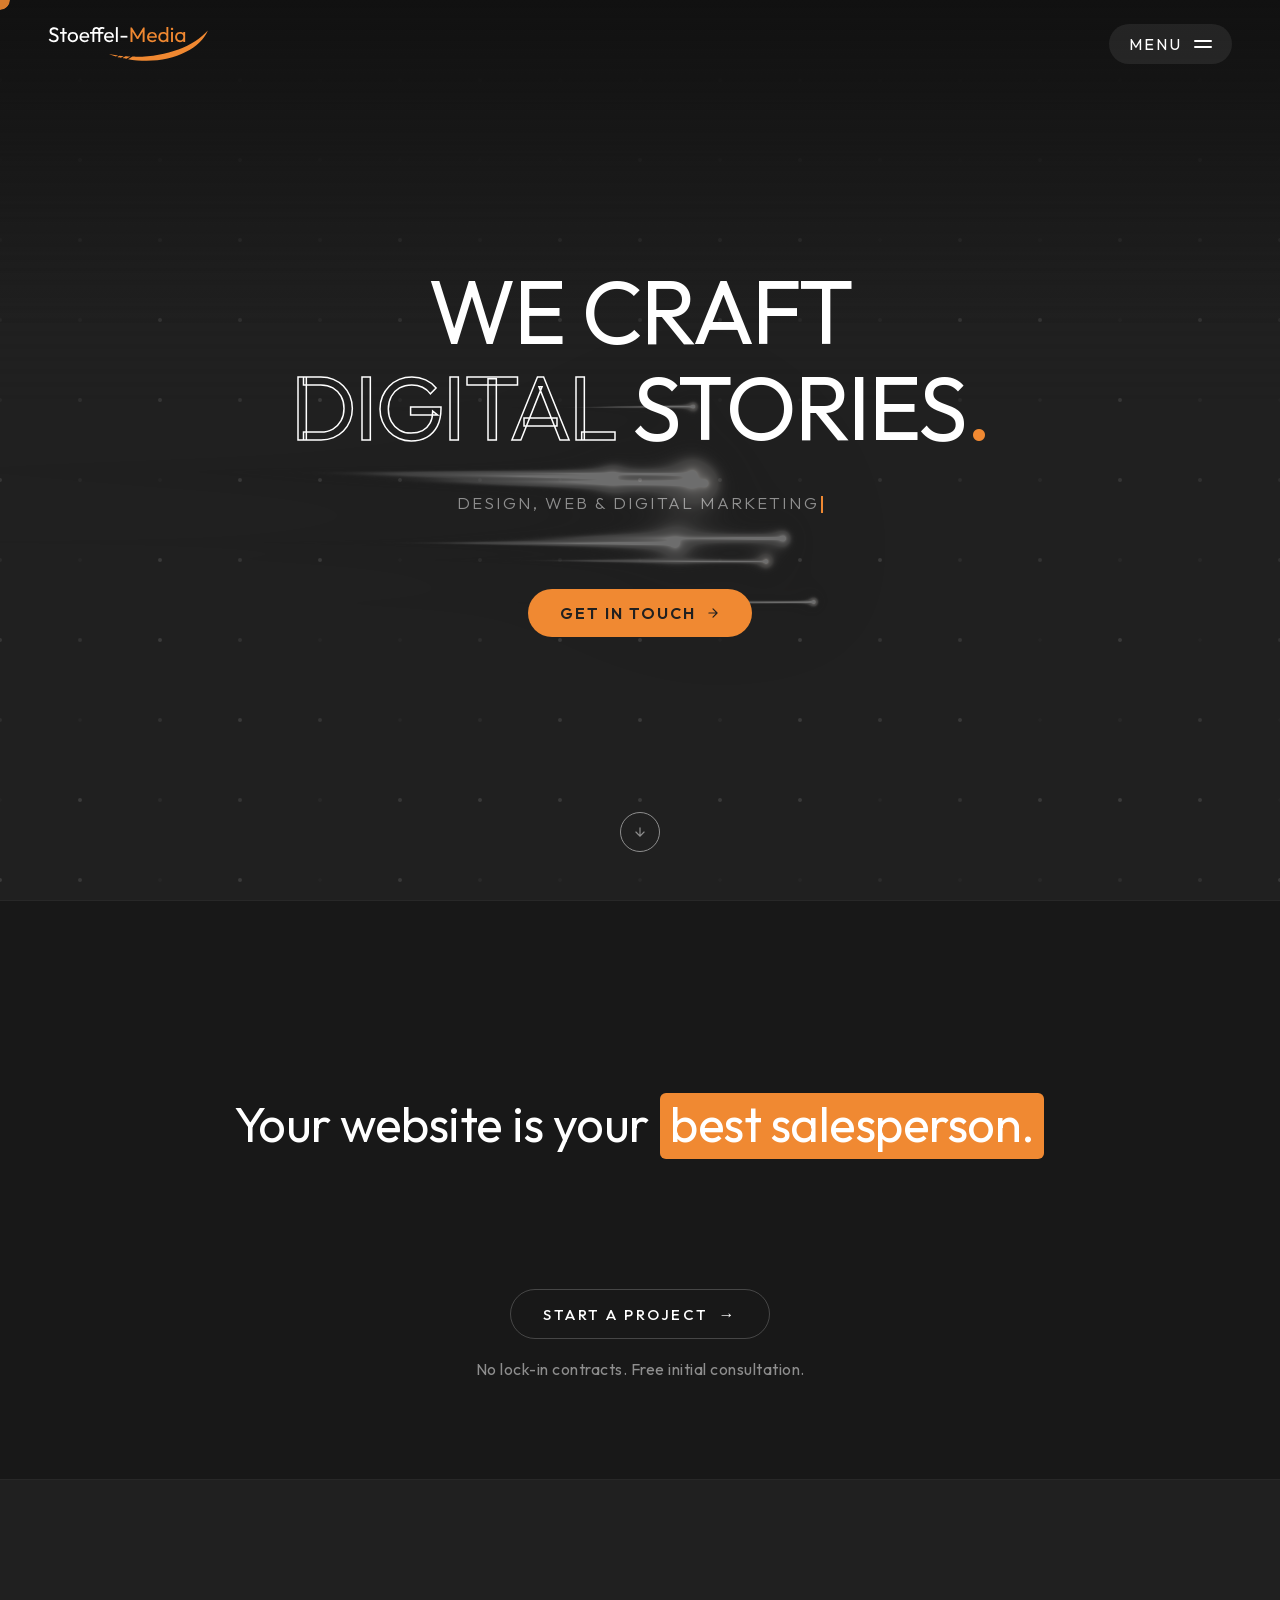
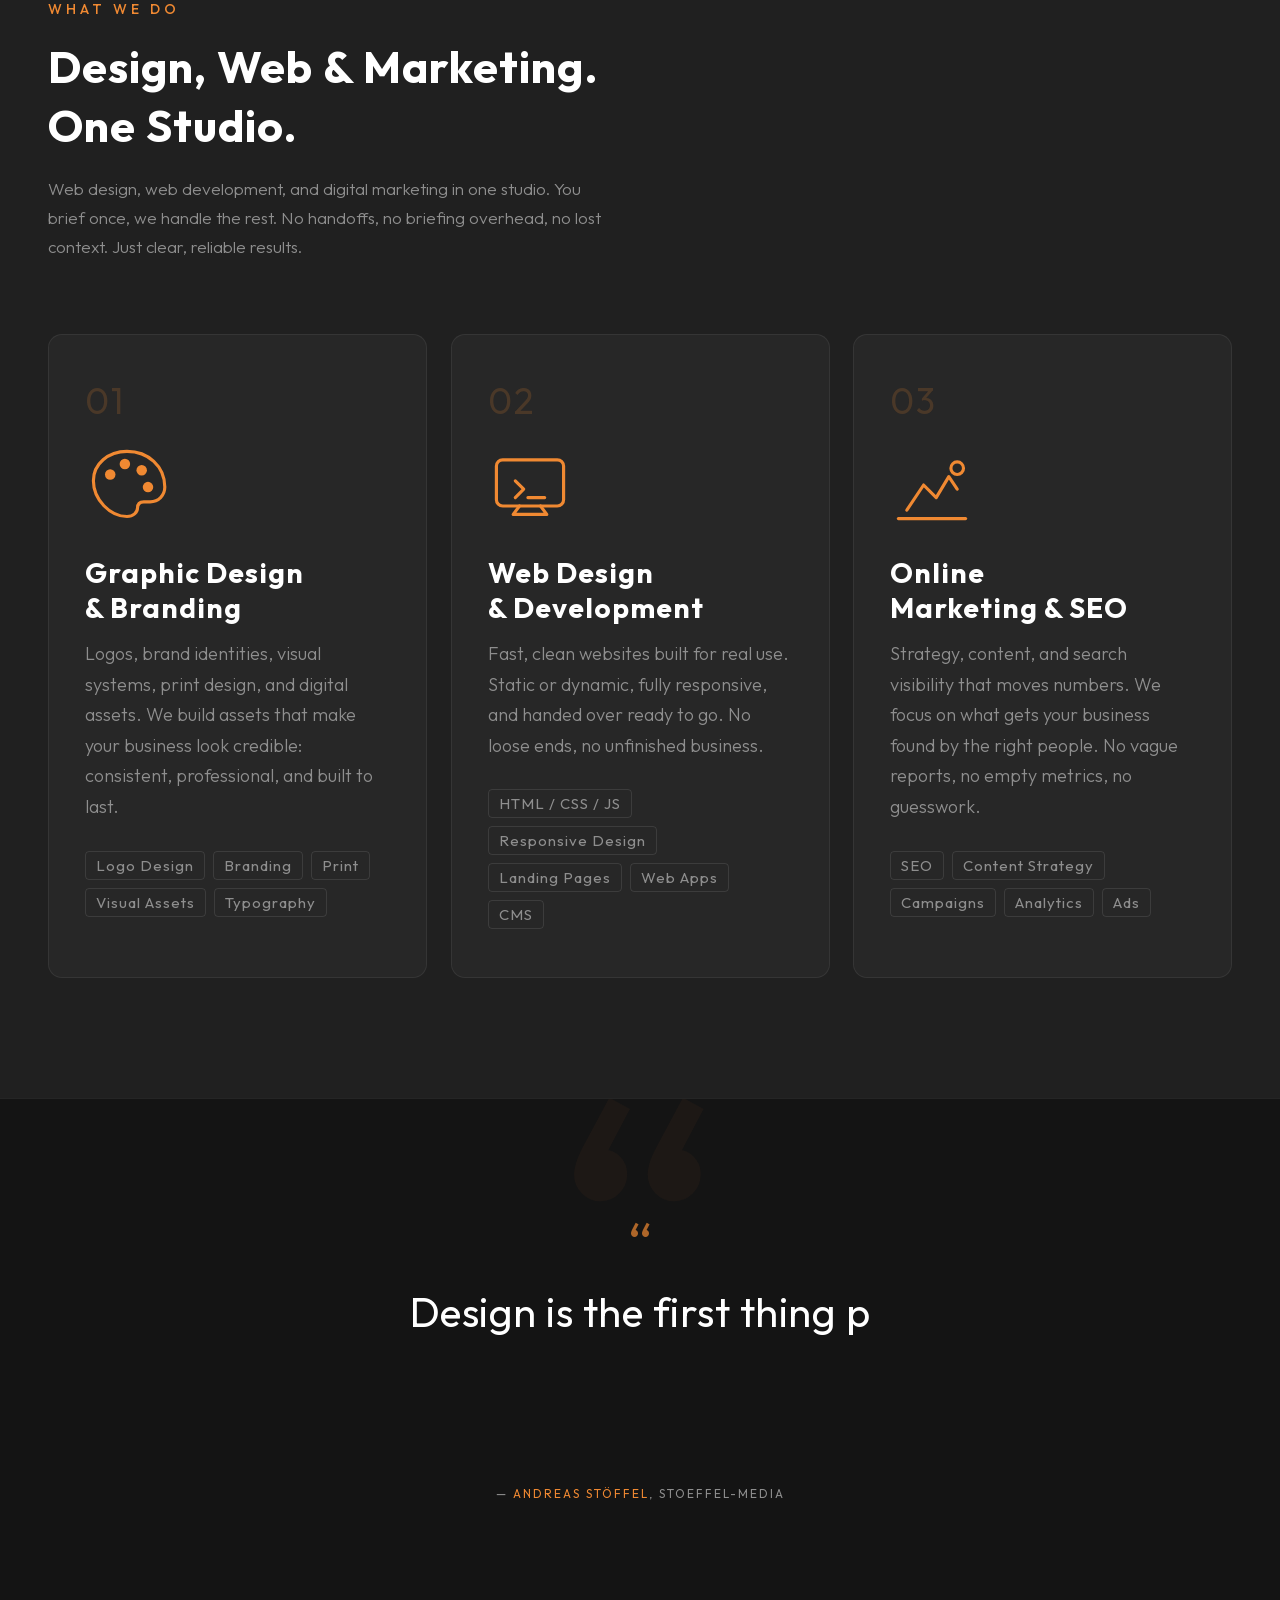
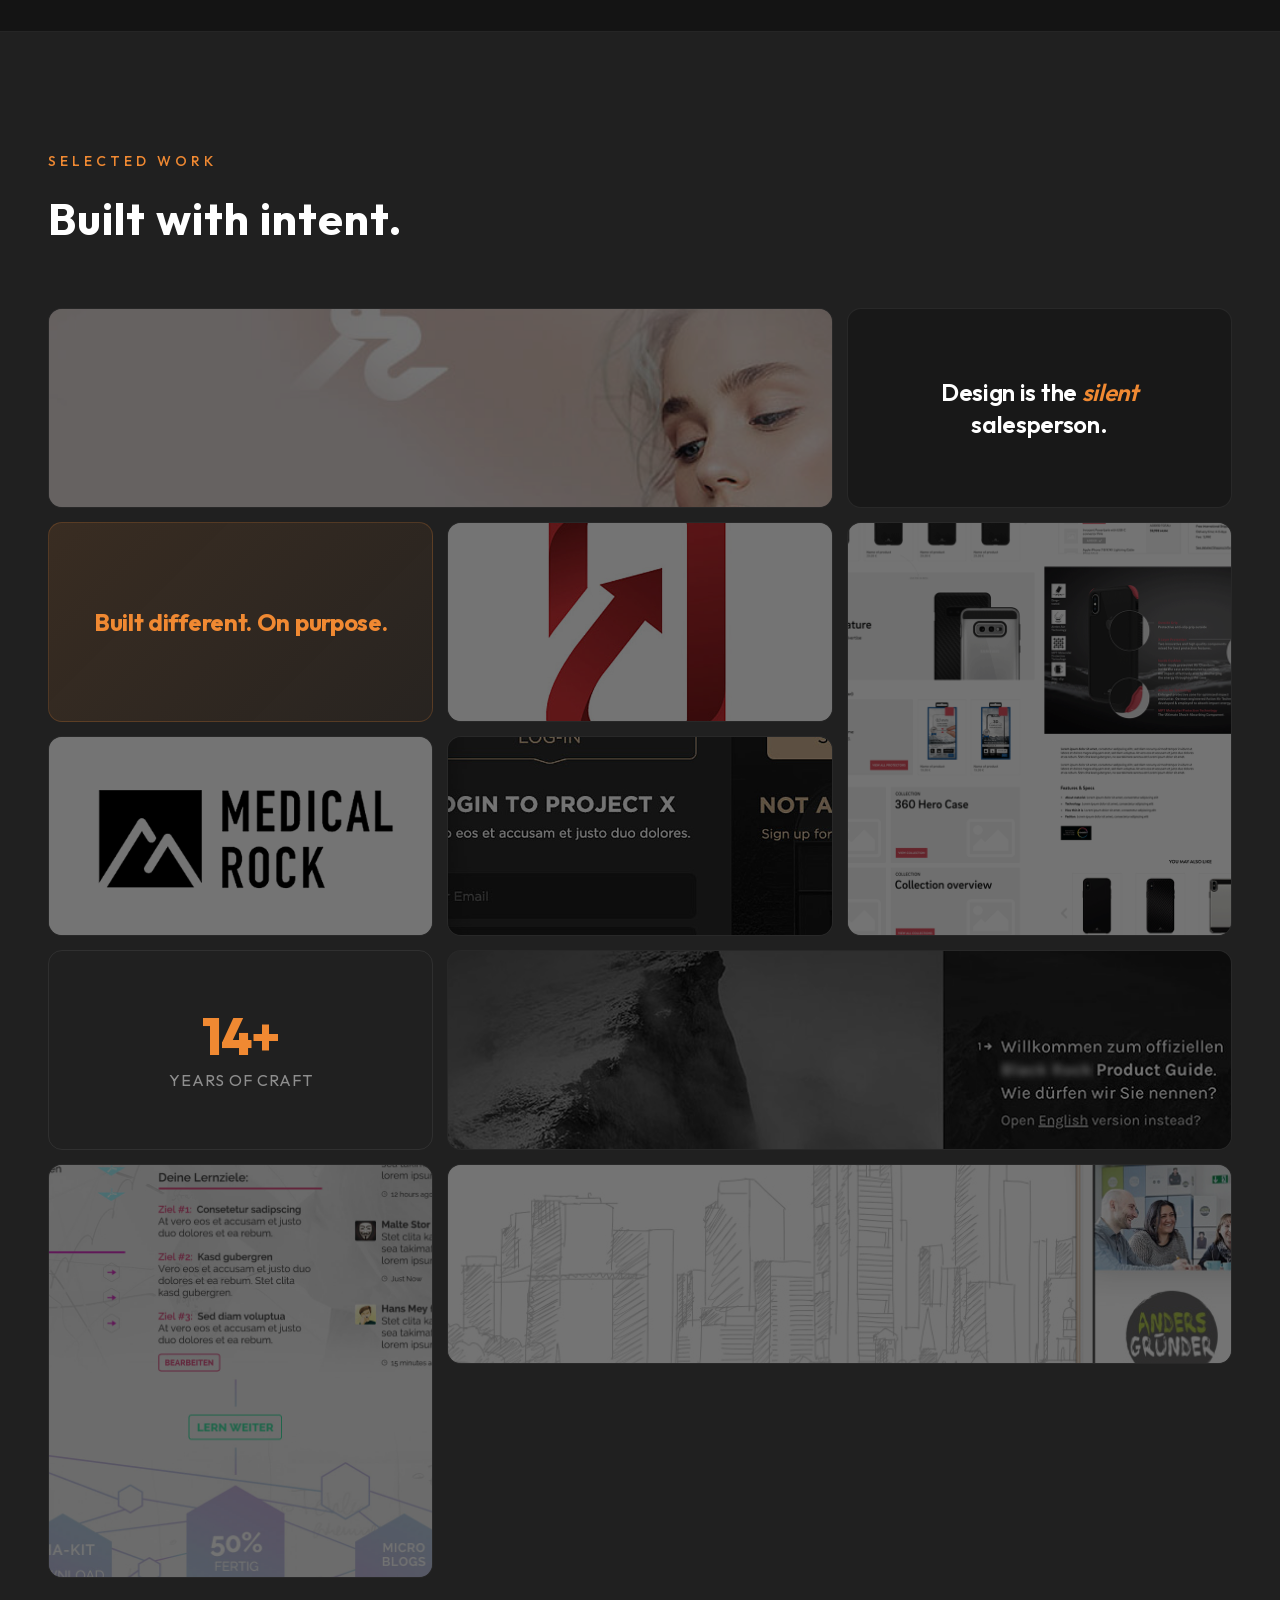
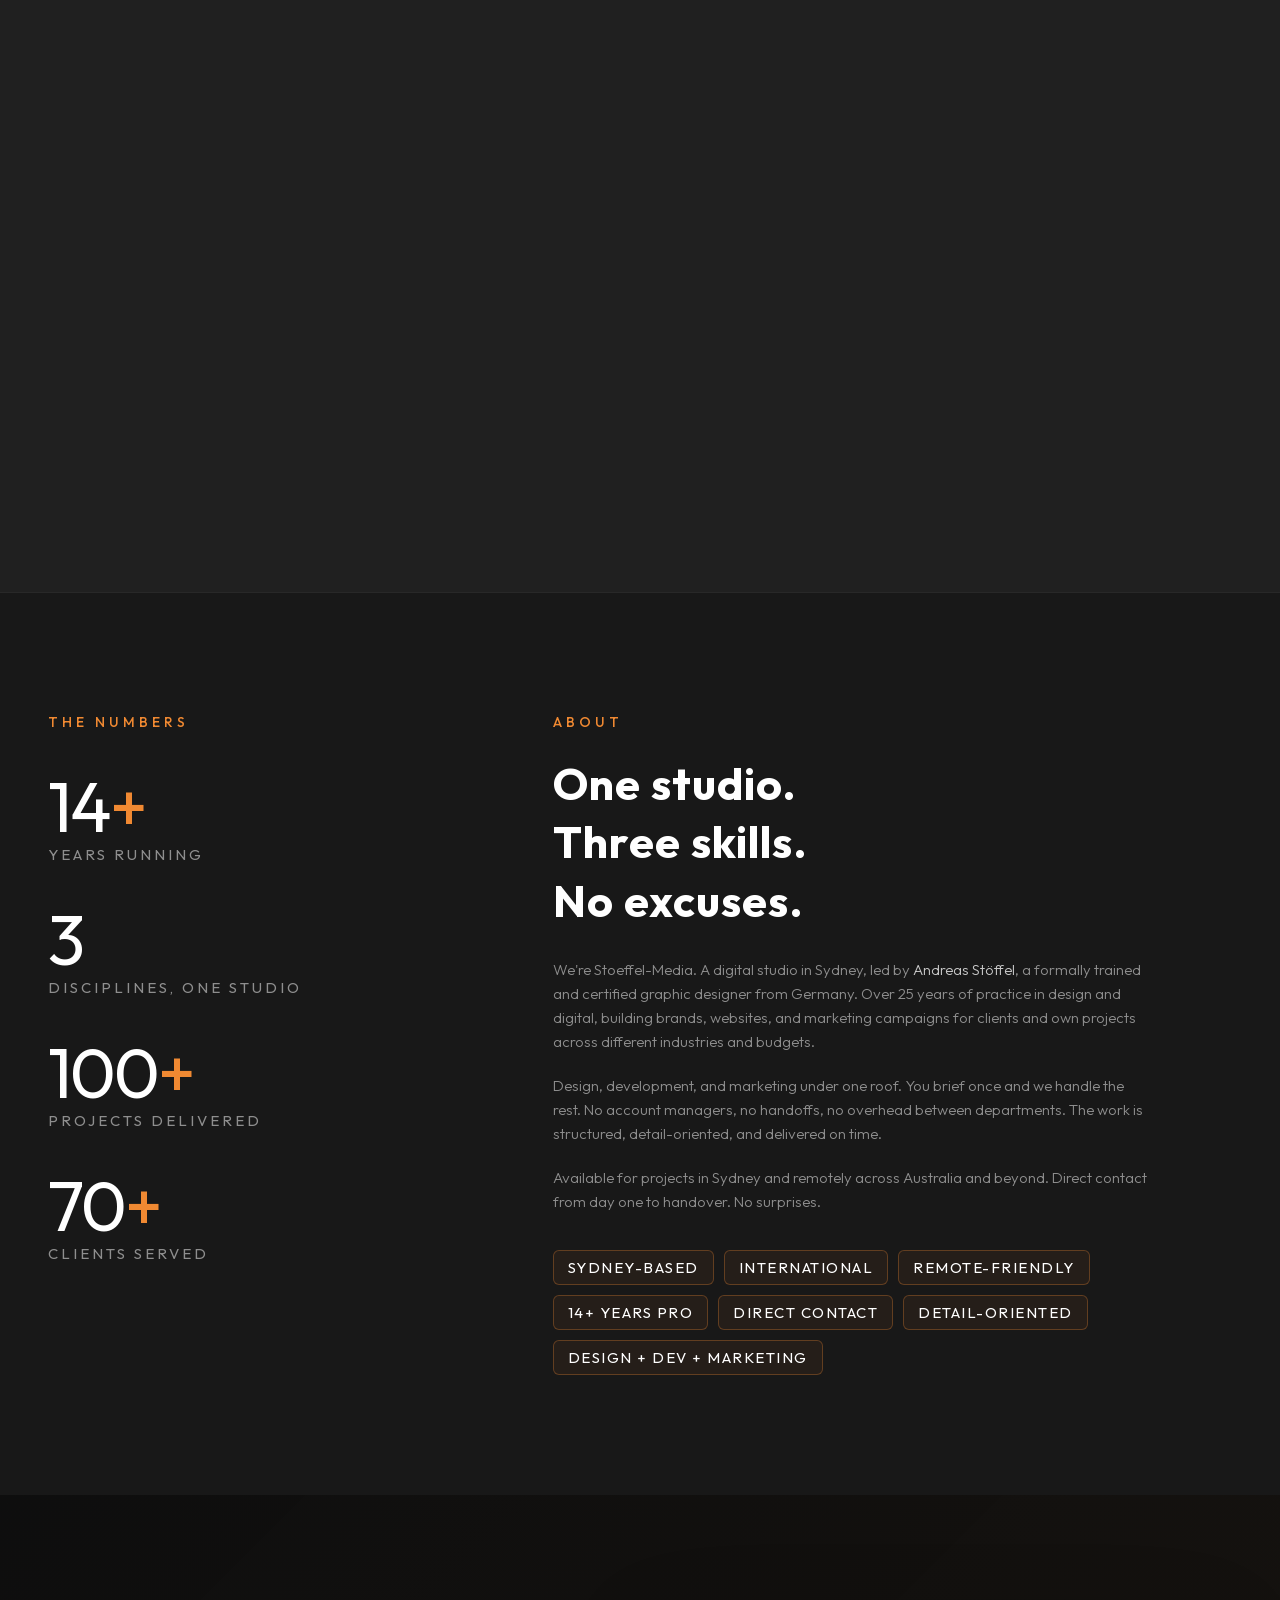
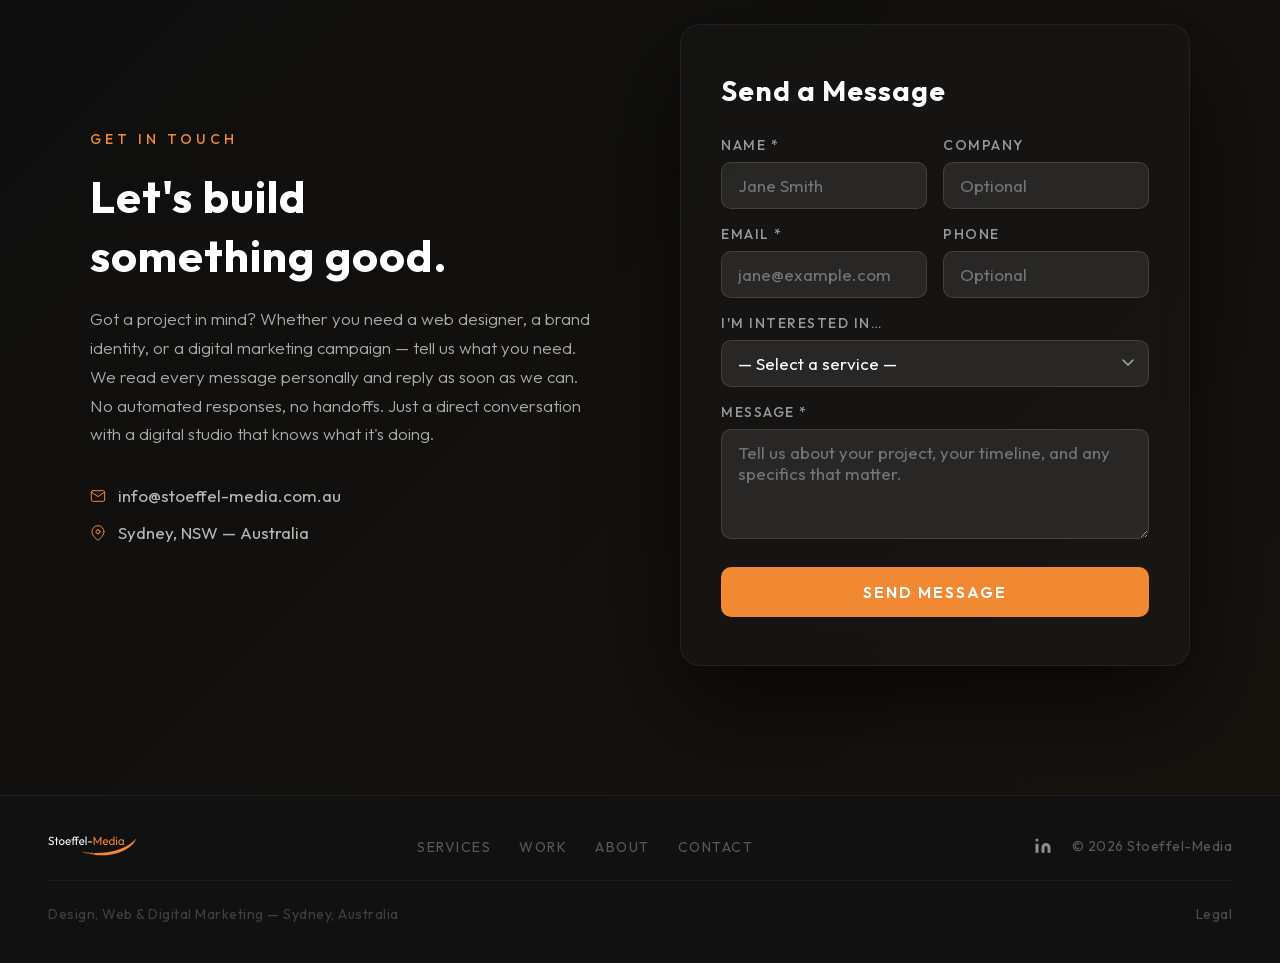
==== index.html @ cdb5a5a0 "Pre-launch: portfolio images, legal page rename, code cleanup - Added work sample images and video b" ====
<!DOCTYPE html>
<html lang="en-AU" style="background:#202020">
<head>
  <meta charset="UTF-8" />
  <meta name="viewport" content="width=device-width, initial-scale=1.0" />
  <style>html,body{background:#202020}</style>

  <!-- SEO -->
  <title>Graphic Design | Web Design & Digital Marketing Sydney — Stoeffel-Media</title>
  <meta name="description" content="Stoeffel-Media is a digital studio in Sydney for web design, graphic design, and digital marketing. Branding, SEO, and online marketing under one roof. Available Australia-wide and beyond." />
  <link rel="canonical" href="https://stoeffel-media.com.au/" />
  <meta name="robots" content="index, follow" />
  <meta name="author" content="Andreas Stöffel, Stoeffel-Media" />
  <meta name="geo.region" content="AU-NSW" />
  <meta name="geo.placename" content="Sydney" />

  <!-- Open Graph -->
  <meta property="og:type" content="website" />
  <meta property="og:url" content="https://stoeffel-media.com.au/" />
  <meta property="og:title" content="Graphic Design | Web Design & Digital Marketing Sydney — Stoeffel-Media" />
  <meta property="og:description" content="A digital studio in Sydney for web design, graphic design, and digital marketing. Branding, SEO, and online marketing under one roof. No agency overhead." />
  <meta property="og:image" content="https://stoeffel-media.com.au/img/og-image.png" />
  <meta property="og:image:width" content="1200" />
  <meta property="og:image:height" content="630" />
  <meta property="og:image:type" content="image/png" />
  <meta property="og:locale" content="en_AU" />
  <meta property="og:site_name" content="Stoeffel-Media" />

  <!-- Twitter Card -->
  <meta name="twitter:card" content="summary_large_image" />
  <meta name="twitter:title" content="Graphic Design | Web Design & Digital Marketing Sydney — Stoeffel-Media" />
  <meta name="twitter:description" content="A digital studio in Sydney for web design, graphic design, and digital marketing. Branding, SEO, and online marketing under one roof." />

  <!-- Favicons & App Icons -->
  <link rel="icon" type="image/x-icon" href="favicon.ico" />
  <link rel="icon" type="image/png" sizes="16x16" href="img/favicon-16x16.png" />
  <link rel="icon" type="image/png" sizes="32x32" href="img/favicon-32x32.png" />
  <link rel="apple-touch-icon" sizes="180x180" href="img/apple-touch-icon.png" />
  <link rel="manifest" href="site.webmanifest" />
  <meta name="theme-color" content="#202020" />
  <meta name="msapplication-TileColor" content="#202020" />
  <meta name="msapplication-TileImage" content="img/icon-192.png" />

  <!-- Fonts -->
  <link rel="preload" href="fonts/outfit-latin.woff2" as="font" type="font/woff2" crossorigin="anonymous" />
  <link rel="preload" href="fonts/outfit-latin-ext.woff2" as="font" type="font/woff2" crossorigin="anonymous" />

  <!-- Styles -->
  <link rel="stylesheet" href="css/style.css" />

  <!-- JSON-LD Structured Data -->
  <script type="application/ld+json">
  {
    "@context": "https://schema.org",
    "@type": ["LocalBusiness", "ProfessionalService"],
    "name": "Stoeffel-Media",
    "description": "Digital studio in Sydney for web design, graphic design, and digital marketing. Full-service delivery. Available across Australia and internationally.",
    "url": "https://stoeffel-media.com.au",
    "logo": "https://stoeffel-media.com.au/img/logo.svg",
    "image": "https://stoeffel-media.com.au/img/og-image.png",
    "founder": {
      "@type": "Person",
      "name": "Andreas Stöffel"
    },
    "address": {
      "@type": "PostalAddress",
      "addressLocality": "Sydney",
      "addressRegion": "NSW",
      "addressCountry": "AU"
    },
    "areaServed": [
      { "@type": "Country", "name": "Australia" }
    ],
    "sameAs": [
      "https://www.linkedin.com/in/andreas-stoeffel-mediengestalter/"
    ],
    "hasOfferCatalog": {
      "@type": "OfferCatalog",
      "name": "Services",
      "itemListElement": [
        {
          "@type": "Offer",
          "itemOffered": {
            "@type": "Service",
            "name": "Graphic Design & Branding",
            "description": "Logo design, brand identities, visual systems, print design, and digital assets for businesses in Sydney and across Australia."
          }
        },
        {
          "@type": "Offer",
          "itemOffered": {
            "@type": "Service",
            "name": "Web Design & Development",
            "description": "Custom web design and development in Sydney. Fast, responsive websites and web applications built for real use."
          }
        },
        {
          "@type": "Offer",
          "itemOffered": {
            "@type": "Service",
            "name": "Online Marketing & SEO",
            "description": "Search engine optimisation (SEO), digital marketing strategy, content, and paid advertising for Australian businesses."
          }
        }
      ]
    }
  }
  </script>
</head>
<body>

  <!-- ── Custom Cursor ── -->
  <div class="cursor" id="cursor" aria-hidden="true"></div>

  <!-- ── Background canvases (hero only) ── -->
  <canvas id="dot-pattern" aria-hidden="true"></canvas>
  <canvas id="fluid-canvas" aria-hidden="true"></canvas>

  <!-- Nav -->
  <nav class="nav" aria-label="Main navigation">
    <a href="/" class="nav-logo hoverable" aria-label="Stoeffel-Media home"><img src="img/logo.svg" alt="Stoeffel-Media" height="28" /></a>
    <a href="#" class="nav-logo-center hoverable" id="nav-logo-center" aria-label="Scroll to top" onclick="window.scrollTo({top:0,behavior:'smooth'});return false;"><img src="img/logo.svg" alt="Stoeffel-Media" height="18" /></a>
    <button class="nav-menu-btn hoverable" aria-label="Open navigation menu" aria-expanded="false">
      Menu
      <div class="hamburger" aria-hidden="true"><span></span><span></span></div>
    </button>
  </nav>

  <!-- ── Full-screen Menu Overlay ── -->
  <div class="menu-overlay" id="menu-overlay" role="dialog" aria-modal="true" aria-label="Navigation">
    <button class="menu-close hoverable" id="menu-close" aria-label="Close menu">&times;</button>
    <ul class="menu-nav" aria-label="Site sections">
      <li><a href="#services" class="hoverable">Services</a></li>
      <li><a href="#portfolio" class="hoverable">Work</a></li>
      <li><a href="#about" class="hoverable">About</a></li>
      <li><a href="#contact" class="hoverable">Contact</a></li>
      <li><a href="legal.html" class="hoverable">Legal</a></li>
    </ul>
  </div>

  <!-- Hero -->
  <section class="hero" aria-labelledby="hero-heading">
    <canvas id="rays-canvas" aria-hidden="true"></canvas>
    <h1 class="hero-heading" id="hero-heading">
      <span class="line">We Craft</span>
      <span class="line"><span class="outline">Digital</span> Stories<span class="accent-dot">.</span></span>
    </h1>
    <p class="hero-sub" data-typewriter="Design, Web &amp; Digital Marketing|Sydney, Australia" data-cursor-action></p>
    <noscript><p>Web Design &amp; Graphic Design Studio · Digital Marketing &amp; SEO · Sydney, Australia</p></noscript>
    <a href="#contact" class="hero-cta hoverable" aria-label="Get in touch with Stoeffel-Media">
      Get in Touch
      <svg viewBox="0 0 24 24" aria-hidden="true"><path d="M5 12h14M12 5l7 7-7 7"/></svg>
    </a>
    <div class="hero-scroll" aria-hidden="true">
      <svg viewBox="0 0 24 24"><path d="M12 5v14M5 12l7 7 7-7"/></svg>
    </div>
  </section>

  <!-- Statements -->
  <section class="statements" aria-label="Our philosophy">
    <div class="statements-video-bg" aria-hidden="true">
      <video autoplay muted loop playsinline preload="auto">
        <source src="img/video/contact_bg2.mp4" type="video/mp4">
      </video>
    </div>
    <div class="statements-stage" aria-live="polite" aria-atomic="true">
      <div class="statement-item" aria-hidden="true">
        One brief. <span class="stmt-badge">Three disciplines.</span> Zero overhead.
      </div>
      <div class="statement-item" aria-hidden="true">
        <span class="stmt-badge">Bad design</span> costs more than good design.
      </div>
      <div class="statement-item" aria-hidden="true">
        Your website is your <span class="stmt-badge">best salesperson.</span>
      </div>
      <div class="statement-item" aria-hidden="true">
        SEO isn't magic. It's <span class="stmt-badge">craft.</span> Done consistently.
      </div>
      <div class="statement-item" aria-hidden="true">
        Precision, reliability — and <span class="stmt-badge">a little personality.</span>
      </div>
    </div>
    <a href="#contact" class="statements-cta hoverable">Start a Project <span class="cta-arrow">&rarr;</span></a>
    <p class="statements-sub reveal">No lock-in contracts. Free initial consultation.</p>
  </section>

  <!-- Services -->
  <section class="services" id="services" aria-labelledby="services-title">
    <div class="services-header">
      <div class="section-label reveal">What We Do</div>
      <h2 class="section-title reveal" id="services-title">Design, Web &amp; Marketing.<br>One Studio.</h2>
      <p class="reveal reveal-delay-1">Web design, web development, and digital marketing in one studio. You brief once, we handle the rest. No handoffs, no briefing overhead, no lost context. Just clear, reliable results.</p>
    </div>

    <div class="services-grid">

      <!-- Service 01 -->
      <article class="service-card reveal hoverable">
        <canvas class="service-bg-canvas" aria-hidden="true"></canvas>
        <div class="service-number">01</div>
        <svg class="service-icon" viewBox="0 0 40 40" fill="none" stroke="currentColor" stroke-width="1.5" stroke-linecap="round" stroke-linejoin="round" aria-hidden="true">
          <path d="M20 4C11 4 4 10 4 18c0 9 8 17 16 17 3 0 5-2 5-4 0-2 1-3 3-3h3c4 0 7-3 7-7C38 11 30 4 20 4z"/>
          <circle cx="12" cy="15" r="2.5" fill="currentColor" stroke="none"/>
          <circle cx="19" cy="10" r="2.5" fill="currentColor" stroke="none"/>
          <circle cx="27" cy="13" r="2.5" fill="currentColor" stroke="none"/>
          <circle cx="30" cy="21" r="2.5" fill="currentColor" stroke="none"/>
        </svg>
        <h3>Graphic Design &amp; Branding</h3>
        <p>Logos, brand identities, visual systems, print design, and digital assets. We build assets that make your business look credible: consistent, professional, and built to last.</p>
        <div class="service-tags">
          <span class="service-tag">Logo Design</span>
          <span class="service-tag">Branding</span>
          <span class="service-tag">Print</span>
          <span class="service-tag">Visual Assets</span>
          <span class="service-tag">Typography</span>
        </div>
      </article>

      <!-- Service 02 -->
      <article class="service-card reveal hoverable">
        <canvas class="service-bg-canvas" aria-hidden="true"></canvas>
        <div class="service-number">02</div>
        <svg class="service-icon" viewBox="0 0 40 40" fill="none" stroke="currentColor" stroke-width="1.5" stroke-linecap="round" stroke-linejoin="round" aria-hidden="true">
          <rect x="4" y="8" width="32" height="22" rx="3"/>
          <path d="M15 30l-3 4M25 30l3 4M12 34h16"/>
          <path d="M13 18l4 4-4 4M19 26h8"/>
        </svg>
        <h3>Web Design &amp; Development</h3>
        <p>Fast, clean websites built for real use. Static or dynamic, fully responsive, and handed over ready to go. No loose ends, no unfinished business.</p>
        <div class="service-tags">
          <span class="service-tag">HTML / CSS / JS</span>
          <span class="service-tag">Responsive Design</span>
          <span class="service-tag">Landing Pages</span>
          <span class="service-tag">Web Apps</span>
          <span class="service-tag">CMS</span>
        </div>
      </article>

      <!-- Service 03 -->
      <article class="service-card reveal hoverable">
        <canvas class="service-bg-canvas" aria-hidden="true"></canvas>
        <div class="service-number">03</div>
        <svg class="service-icon" viewBox="0 0 40 40" fill="none" stroke="currentColor" stroke-width="1.5" stroke-linecap="round" stroke-linejoin="round" aria-hidden="true">
          <path d="M8 32l8-12 6 6 6-10 4 6"/>
          <circle cx="32" cy="12" r="3"/>
          <path d="M4 36h32"/>
        </svg>
        <h3>Online Marketing &amp; SEO</h3>
        <p>Strategy, content, and search visibility that moves numbers. We focus on what gets your business found by the right people. No vague reports, no empty metrics, no guesswork.</p>
        <div class="service-tags">
          <span class="service-tag">SEO</span>
          <span class="service-tag">Content Strategy</span>
          <span class="service-tag">Campaigns</span>
          <span class="service-tag">Analytics</span>
          <span class="service-tag">Ads</span>
        </div>
      </article>

    </div>
  </section>

  <!-- Quote -->
  <section class="quote-section" aria-label="Owner quote">
    <div class="quote-mark" aria-hidden="true">&ldquo;</div>
    <blockquote>
      <p class="quote-text" id="rotating-quote">Design is the first thing people notice. Make sure it tells the right story.</p>
      <footer class="quote-attribution">
        — <span>Andreas Stöffel</span>, Stoeffel-Media
      </footer>
    </blockquote>
  </section>

  <!-- Portfolio -->
  <section class="portfolio" id="portfolio" aria-labelledby="portfolio-title">
    <div class="portfolio-header">
      <div>
        <div class="section-label reveal">Selected Work</div>
        <h2 class="section-title reveal" id="portfolio-title">Built with intent.</h2>
      </div>
    </div>

    <div class="bento-grid">

      <!-- Row 1 -->
      <div class="bento-item bento-wide bento-img hoverable reveal"
           data-full="img/work-samples/header_wd.jpg"
           data-alt="Jewellery Brand — Website Header">
        <img src="img/work-samples/thumbs/header_wd.jpg"
             alt="Jewellery Brand — Website Header" loading="lazy" />
        <div class="bento-view"><svg viewBox="0 0 24 24"><path d="M15 3h6v6M9 21H3v-6M21 3l-7 7M3 21l7-7"/></svg></div>
        <div class="bento-label"><span>Web Design</span> Jewellery Brand</div>
      </div>

      <div class="bento-item bento-text reveal">
        <span class="bento-phrase">Design is the <em>silent</em> salesperson.</span>
      </div>

      <!-- Row 2 -->
      <div class="bento-item bento-text bento-accent reveal">
        <span class="bento-phrase">Built different. On purpose.</span>
      </div>

      <div class="bento-item bento-img hoverable reveal"
           data-full="img/work-samples/logo_apptainment.jpg"
           data-alt="APPtainment — Logo Design">
        <img src="img/work-samples/thumbs/logo_apptainment.jpg"
             alt="APPtainment — Logo Design" loading="lazy" />
        <div class="bento-view"><svg viewBox="0 0 24 24"><path d="M15 3h6v6M9 21H3v-6M21 3l-7 7M3 21l7-7"/></svg></div>
        <div class="bento-label"><span>Branding</span> APPtainment</div>
      </div>

      <div class="bento-item bento-img bento-tall hoverable reveal"
           data-full="img/work-samples/website-concept.png"
           data-alt="E-Commerce Concept — Web Design">
        <img src="img/work-samples/thumbs/website-concept.png"
             alt="E-Commerce Concept — Web Design" loading="lazy" />
        <div class="bento-view"><svg viewBox="0 0 24 24"><path d="M15 3h6v6M9 21H3v-6M21 3l-7 7M3 21l7-7"/></svg></div>
        <div class="bento-label"><span>Web Design</span> E-Commerce Concept</div>
      </div>

      <!-- Row 3 -->
      <div class="bento-item bento-img hoverable reveal"
           data-full="img/work-samples/log_medical-rock.png"
           data-alt="Medical Rock — Logo Design">
        <img src="img/work-samples/thumbs/log_medical-rock.png"
             alt="Medical Rock — Logo Design" loading="lazy" />
        <div class="bento-view"><svg viewBox="0 0 24 24"><path d="M15 3h6v6M9 21H3v-6M21 3l-7 7M3 21l7-7"/></svg></div>
        <div class="bento-label"><span>Branding</span> Medical Rock</div>
      </div>

      <div class="bento-item bento-img hoverable reveal"
           data-full="img/work-samples/login-signup_modal.jpg"
           data-alt="Project X — Login Modal">
        <img src="img/work-samples/thumbs/login-signup_modal.jpg"
             alt="Project X — Login Modal" loading="lazy" />
        <div class="bento-view"><svg viewBox="0 0 24 24"><path d="M15 3h6v6M9 21H3v-6M21 3l-7 7M3 21l7-7"/></svg></div>
        <div class="bento-label"><span>UI Design</span> Project X</div>
      </div>

      <!-- Row 4 -->
      <div class="bento-item bento-text bento-outline reveal">
        <span class="bento-stat">14+</span>
        <span class="bento-stat-label">years of craft</span>
      </div>

      <div class="bento-item bento-wide bento-img hoverable reveal"
           data-full="img/work-samples/website_asset.jpg"
           data-alt="Product Guide — Web Design">
        <img src="img/work-samples/thumbs/website_asset.jpg"
             alt="Product Guide — Web Design" loading="lazy" />
        <div class="bento-view"><svg viewBox="0 0 24 24"><path d="M15 3h6v6M9 21H3v-6M21 3l-7 7M3 21l7-7"/></svg></div>
        <div class="bento-label"><span>Web Design</span> Product Guide</div>
      </div>

      <!-- Row 5 -->
      <div class="bento-item bento-img bento-tall hoverable reveal"
           data-full="img/work-samples/website_ccls.jpg"
           data-alt="Creative Learning Space — Website">
        <img src="img/work-samples/thumbs/website_ccls.jpg"
             alt="Creative Learning Space — Website" loading="lazy" />
        <div class="bento-view"><svg viewBox="0 0 24 24"><path d="M15 3h6v6M9 21H3v-6M21 3l-7 7M3 21l7-7"/></svg></div>
        <div class="bento-label"><span>Web Design</span> Creative Learning Space</div>
      </div>

      <div class="bento-item bento-wide bento-img hoverable reveal"
           data-full="img/work-samples/teaser_sil.jpg"
           data-alt="Social Impact Lab — App Teaser">
        <img src="img/work-samples/thumbs/teaser_sil.jpg"
             alt="Social Impact Lab — App Teaser" loading="lazy" />
        <div class="bento-view"><svg viewBox="0 0 24 24"><path d="M15 3h6v6M9 21H3v-6M21 3l-7 7M3 21l7-7"/></svg></div>
        <div class="bento-label"><span>App Design</span> Social Impact Lab</div>
      </div>

      <!-- Row 6 -->
      <div class="bento-item bento-img hoverable reveal"
           data-full="img/work-samples/infographic_cd.png"
           data-alt="Codedoor — Infographic">
        <img src="img/work-samples/thumbs/infographic_cd.png"
             alt="Codedoor — Infographic" loading="lazy" />
        <div class="bento-view"><svg viewBox="0 0 24 24"><path d="M15 3h6v6M9 21H3v-6M21 3l-7 7M3 21l7-7"/></svg></div>
        <div class="bento-label"><span>Graphic Design</span> Codedoor</div>
      </div>

      <div class="bento-item bento-text reveal">
        <span class="bento-phrase">Strategy first. Pixels second.</span>
      </div>

      <!-- Row 7 -->
      <div class="bento-item bento-img hoverable reveal"
           data-full="img/work-samples/sm_post.jpg"
           data-alt="Trade Fair Campaign — Social Media">
        <img src="img/work-samples/thumbs/sm_post.jpg"
             alt="Trade Fair Campaign — Social Media" loading="lazy" />
        <div class="bento-view"><svg viewBox="0 0 24 24"><path d="M15 3h6v6M9 21H3v-6M21 3l-7 7M3 21l7-7"/></svg></div>
        <div class="bento-label"><span>Marketing</span> Trade Fair Campaign</div>
      </div>

      <div class="bento-item bento-img bento-tall hoverable reveal"
           data-full="img/work-samples/website_agency.jpg"
           data-alt="Growth Marketing Agency — Website">
        <img src="img/work-samples/thumbs/website_agency.jpg"
             alt="Growth Marketing Agency — Website" loading="lazy" />
        <div class="bento-view"><svg viewBox="0 0 24 24"><path d="M15 3h6v6M9 21H3v-6M21 3l-7 7M3 21l7-7"/></svg></div>
        <div class="bento-label"><span>Web Design</span> Marketing Agency</div>
      </div>

      <div class="bento-item bento-img hoverable reveal"
           data-full="img/work-samples/newsletter_br.jpg"
           data-alt="Newsletter Design — Email Marketing">
        <img src="img/work-samples/thumbs/newsletter_br.jpg"
             alt="Newsletter Design — Email Marketing" loading="lazy" />
        <div class="bento-view"><svg viewBox="0 0 24 24"><path d="M15 3h6v6M9 21H3v-6M21 3l-7 7M3 21l7-7"/></svg></div>
        <div class="bento-label"><span>Email Design</span> Newsletter</div>
      </div>

      <!-- Row 8 -->
      <div class="bento-item bento-text bento-quote reveal">
        <span class="bento-quote-mark">&ldquo;</span>
        <span class="bento-phrase">Good design is obvious. Great design is invisible.</span>
      </div>

      <div class="bento-item bento-text reveal">
        <span class="bento-phrase">No fluff. Just <em>results</em>.</span>
      </div>

    </div>

    <div class="portfolio-footer reveal">
      <p>Most client work is under NDA. <a href="#contact" class="hoverable">Get in touch</a> for a full walkthrough.</p>
    </div>
  </section>

  <!-- Lightbox -->
  <div class="lightbox" id="lightbox" role="dialog" aria-modal="true" aria-label="Portfolio image viewer">
    <button class="lightbox-close hoverable" id="lightbox-close" aria-label="Close image viewer">&times;</button>
    <button class="lightbox-nav lightbox-prev hoverable" id="lightbox-prev" aria-label="Previous image">
      <svg viewBox="0 0 24 24" fill="none" stroke="currentColor" stroke-width="2" stroke-linecap="round" stroke-linejoin="round"><polyline points="15 18 9 12 15 6"/></svg>
    </button>
    <button class="lightbox-nav lightbox-next hoverable" id="lightbox-next" aria-label="Next image">
      <svg viewBox="0 0 24 24" fill="none" stroke="currentColor" stroke-width="2" stroke-linecap="round" stroke-linejoin="round"><polyline points="9 6 15 12 9 18"/></svg>
    </button>
    <div class="lightbox-inner" data-lenis-prevent>
      <img id="lightbox-img" src="" alt="" />
    </div>
    <div class="lightbox-scroll-hint" id="lightbox-scroll-hint">
      <svg viewBox="0 0 24 40" fill="none" stroke="#fff" stroke-width="1.5">
        <rect x="6" y="1" width="12" height="20" rx="6"/>
        <line x1="12" y1="6" x2="12" y2="10" stroke-linecap="round" class="scroll-dot"/>
      </svg>
      <span>Scroll</span>
    </div>
  </div>

  <!-- About -->
  <section class="about" id="about" aria-labelledby="about-title">
    <div class="about-inner">

      <div class="about-stats reveal">
        <div class="section-label">The Numbers</div>
        <div class="stat-item">
          <div class="stat-number">14<span>+</span></div>
          <div class="stat-label">Years Running</div>
        </div>
        <div class="stat-item">
          <div class="stat-number">3</div>
          <div class="stat-label">Disciplines, One Studio</div>
        </div>
        <div class="stat-item">
          <div class="stat-number">100<span>+</span></div>
          <div class="stat-label">Projects Delivered</div>
        </div>
        <div class="stat-item">
          <div class="stat-number">70<span>+</span></div>
          <div class="stat-label">Clients Served</div>
        </div>
      </div>

      <div class="about-content">
        <div class="section-label reveal">About</div>
        <h2 class="section-title reveal" id="about-title">One studio.<br>Three skills.<br>No excuses.</h2>
        <div class="about-bio reveal reveal-delay-1">
          <p>We're Stoeffel-Media. A digital studio in Sydney, led by <a href="https://www.linkedin.com/in/andreas-stoeffel-mediengestalter/" target="_blank" rel="noopener noreferrer" class="about-name-link hoverable">Andreas Stöffel</a>, a formally trained and certified graphic designer from Germany. Over 25 years of practice in design and digital, building brands, websites, and marketing campaigns for clients and own projects across different industries and budgets.</p>
          <p>Design, development, and marketing under one roof. You brief once and we handle the rest. No account managers, no handoffs, no overhead between departments. The work is structured, detail-oriented, and delivered on time.</p>
          <p>Available for projects in Sydney and remotely across Australia and beyond. Direct contact from day one to handover. No surprises.</p>
        </div>
        <div class="about-highlights reveal reveal-delay-2">
          <span class="highlight-tag">Sydney-Based</span>
          <span class="highlight-tag">International</span>
          <span class="highlight-tag">Remote-Friendly</span>
          <span class="highlight-tag">14+ Years Pro</span>
          <span class="highlight-tag">Direct Contact</span>
          <span class="highlight-tag">Detail-Oriented</span>
          <span class="highlight-tag">Design + Dev + Marketing</span>
        </div>
      </div>

    </div>
  </section>

  <!-- Contact -->
  <section class="contact" id="contact" aria-labelledby="contact-title">

    <!-- Background video -->
    <div class="contact-video-bg" aria-hidden="true">
      <video autoplay muted loop playsinline preload="none">
        <source src="img/video/contact_bg3.mp4" type="video/mp4">
      </video>
    </div>

    <div class="contact-inner">

      <div class="contact-left">
        <div class="section-label reveal">Get in Touch</div>
        <h2 class="section-title reveal" id="contact-title">Let's build<br>something good.</h2>
        <p class="reveal reveal-delay-1">Got a project in mind? Whether you need a web designer, a brand identity, or a digital marketing campaign — tell us what you need. We read every message personally and reply as soon as we can. No automated responses, no handoffs. Just a direct conversation with a digital studio that knows what it's doing.</p>
        <a href="#" class="contact-detail hoverable js-email"
           data-u="info" data-d="stoeffel-media" data-t="com.au" aria-label="Send us an email">
          <svg viewBox="0 0 24 24" aria-hidden="true"><path d="M4 4h16c1.1 0 2 .9 2 2v12c0 1.1-.9 2-2 2H4c-1.1 0-2-.9-2-2V6c0-1.1.9-2 2-2z"/><polyline points="22,6 12,13 2,6"/></svg>
          <span class="js-email-text">info&#160;[at]&#160;stoeffel&#8209;media.com.au</span>
        </a>
        <span class="contact-detail">
          <svg viewBox="0 0 24 24" aria-hidden="true"><path d="M21 10c0 7-9 13-9 13s-9-6-9-13a9 9 0 0 1 18 0z"/><circle cx="12" cy="10" r="3"/></svg>
          Sydney, NSW — Australia
        </span>
      </div>

      <div class="form-card reveal">
        <h3>Send a Message</h3>
        <form id="contact-form" method="POST" action="php/contact.php" novalidate>

          <!-- Honeypot — must stay empty -->
          <div class="form-honeypot" aria-hidden="true">
            <label for="website">Website</label>
            <input type="text" name="website" id="website" tabindex="-1" autocomplete="off" />
          </div>

          <div class="form-row">
            <div class="form-group">
              <label for="f-name">Name *</label>
              <input type="text" id="f-name" name="name" required autocomplete="name"
                     placeholder="Jane Smith" maxlength="100" />
            </div>
            <div class="form-group">
              <label for="f-company">Company</label>
              <input type="text" id="f-company" name="company" autocomplete="organization"
                     placeholder="Optional" maxlength="120" />
            </div>
          </div>

          <div class="form-row">
            <div class="form-group">
              <label for="f-email">Email *</label>
              <input type="email" id="f-email" name="email" required autocomplete="email"
                     placeholder="jane@example.com" maxlength="200" />
            </div>
            <div class="form-group">
              <label for="f-phone">Phone</label>
              <input type="tel" id="f-phone" name="phone" autocomplete="tel"
                     placeholder="Optional" maxlength="30" />
            </div>
          </div>

          <div class="form-group">
            <label for="f-service">I'm interested in…</label>
            <select id="f-service" name="service">
              <option value="">— Select a service —</option>
              <option value="design">Graphic Design &amp; Branding</option>
              <option value="web">Web Design &amp; Development</option>
              <option value="marketing">Online Marketing &amp; SEO</option>
              <option value="multiple">Multiple services</option>
              <option value="other">Not sure yet</option>
            </select>
          </div>

          <div class="form-group">
            <label for="f-message">Message *</label>
            <textarea id="f-message" name="message" required
                      placeholder="Tell us about your project, your timeline, and any specifics that matter."
                      maxlength="3000"></textarea>
          </div>

          <button type="submit" class="form-submit hoverable">Send Message</button>
          <div class="form-message" role="alert" aria-live="polite"></div>

        </form>
      </div>

    </div>
  </section>

  <!-- Footer -->
  <footer class="footer">
    <div class="footer-inner">

      <a href="#" class="footer-logo hoverable" aria-label="Scroll to top" onclick="window.scrollTo({top:0,behavior:'smooth'});return false;">
        <img src="img/logo.svg" alt="Stoeffel-Media" height="20" />
      </a>

      <ul class="footer-nav" aria-label="Footer navigation">
        <li><a href="#services" class="hoverable">Services</a></li>
        <li><a href="#portfolio" class="hoverable">Work</a></li>
        <li><a href="#about" class="hoverable">About</a></li>
        <li><a href="#contact" class="hoverable">Contact</a></li>
      </ul>

      <div class="footer-right">
        <div class="footer-social">
          <a href="https://www.linkedin.com/in/andreas-stoeffel-mediengestalter/" target="_blank" rel="noopener noreferrer" class="hoverable" aria-label="LinkedIn profile">
            <svg viewBox="0 0 24 24" aria-hidden="true"><path d="M16 8a6 6 0 0 1 6 6v7h-4v-7a2 2 0 0 0-2-2 2 2 0 0 0-2 2v7h-4v-7a6 6 0 0 1 6-6zM2 9h4v12H2z"/><circle cx="4" cy="4" r="2"/></svg>
          </a>
        </div>
        <span class="footer-copy">&copy; 2026 Stoeffel-Media</span>
      </div>

    </div>

    <div class="footer-bottom">
      <p>Design, Web &amp; Digital Marketing &mdash; Sydney, Australia</p>
      <a href="legal.html" class="hoverable">Legal</a>
    </div>
  </footer>

  <!-- Scripts -->
  <script src="js/lenis.min.js"></script>
  <script>
    const lenis = new Lenis({ duration: 1.2, easing: t => Math.min(1, 1.001 - Math.pow(2, -10 * t)), smoothWheel: true });
    function raf(time) { lenis.raf(time); requestAnimationFrame(raf); }
    requestAnimationFrame(raf);
  </script>
  <script src="js/main.js" defer></script>


</body>
</html>
---- css/style.css ----
/* Fonts */
@font-face {
  font-family: 'Outfit';
  font-style: normal;
  font-weight: 300 900;
  font-display: swap;
  src: url('../fonts/outfit-latin.woff2') format('woff2');
  unicode-range: U+0000-00FF, U+0131, U+0152-0153, U+02BB-02BC, U+02C6, U+02DA, U+02DC, U+0304, U+0308, U+0329, U+2000-206F, U+20AC, U+2122, U+2191, U+2193, U+2212, U+2215, U+FEFF, U+FFFD;
}

@font-face {
  font-family: 'Outfit';
  font-style: normal;
  font-weight: 300 900;
  font-display: swap;
  src: url('../fonts/outfit-latin-ext.woff2') format('woff2');
  unicode-range: U+0100-02BA, U+02BD-02C5, U+02C7-02CC, U+02CE-02D7, U+02DD-02FF, U+0304, U+0308, U+0329, U+1D00-1DBF, U+1E00-1E9F, U+1EF2-1EFF, U+2020, U+20A0-20AB, U+20AD-20C0, U+2113, U+2C60-2C7F, U+A720-A7FF;
}

/* --- Reset & base --- */
*, *::before, *::after {
  margin: 0;
  padding: 0;
  box-sizing: border-box;
}

:root {
  --bg: #202020;
  --bg-deep: #181818;
  --bg-deeper: #141414;
  --accent: #f08932;
  --accent-dim: rgba(240, 137, 50, 0.15);
  --accent-glow: rgba(240, 137, 50, 0.25);
  --text: #ffffff;
  --text-secondary: #8e8e8e;
  --border: rgba(255, 255, 255, 0.07);
  --radius: 14px;
}

html.lenis, html.lenis body {
  height: auto;
}
html {
  overscroll-behavior: none;
}

body {
  background: var(--bg);
  color: var(--text);
  font-family: 'Outfit', sans-serif;
  overflow-x: hidden;
  cursor: none;
  -webkit-font-smoothing: antialiased;
}

a {
  text-decoration: none;
  color: var(--accent);
  transition: color 0.3s ease;
}

a:hover {
  color: var(--text);
}

/* Cursor */
.cursor {
  position: fixed;
  width: 20px;
  height: 20px;
  background: var(--accent);
  border-radius: 50%;
  pointer-events: none;
  z-index: 99999;
  transform: translate(-50%, -50%);
  clip-path: path('M 10 0 C 15.52 0 20 4.48 20 10 C 20 15.52 15.52 20 10 20 C 4.48 20 0 15.52 0 10 C 0 4.48 4.48 0 10 0 Z');
  transition: width 0.35s cubic-bezier(0.25, 1, 0.5, 1),
              height 0.35s cubic-bezier(0.25, 1, 0.5, 1),
              opacity 0.3s ease,
              clip-path 0.45s cubic-bezier(0.25, 1, 0.5, 1);
  will-change: transform;
  opacity: 0.9;
}

.cursor.hovering {
  width: 50px;
  height: 50px;
  clip-path: path('M 25 0 C 38.81 0 50 11.19 50 25 C 50 38.81 38.81 50 25 50 C 11.19 50 0 38.81 0 25 C 0 11.19 11.19 0 25 0 Z');
  opacity: 0.5;
}

.cursor.on-logo {
  width: 36px;
  height: 36px;
  clip-path: path('M 18 10 C 28 5, 36 8, 35 17 C 36 28, 18 35, 18 35 C 18 35, 0 28, 1 17 C 0 8, 8 5, 18 10 Z');
  opacity: 0.9;
}

.cursor.on-accent {
  background: #ffffff;
  opacity: 0.85;
}

.cursor.on-accent.hovering {
  background: #ffffff;
  opacity: 0.5;
}

.cursor.has-action {
  background: radial-gradient(circle, #ffffff 4px, var(--accent) 4px);
}

/* Force cursor: none on all interactive elements so native cursor never shows */
a, button, input, textarea, select, label,
[role="button"], .hoverable {
  cursor: none;
}

/* Selection */
::selection {
  background: var(--accent);
  color: var(--bg);
}

/* --- Hero background canvases --- */
#dot-pattern {
  position: fixed;
  top: 0;
  left: 0;
  width: 100vw;
  height: 100vh;
  background: #202020;
  z-index: 0;
  pointer-events: none;
  mask-image: linear-gradient(to bottom, transparent 0%, var(--bg) 45%);
  -webkit-mask-image: linear-gradient(to bottom, transparent 0%, var(--bg) 45%);
  opacity: 1;
}

#fluid-canvas {
  position: fixed;
  top: 0;
  left: 0;
  width: 100vw;
  height: 100vh;
  mix-blend-mode: lighten;
  z-index: 0;
  pointer-events: none;
  opacity: 0.55;
}

@keyframes fadeToPartial {
  from { opacity: 0; }
  to   { opacity: 0.55; }
}

/* Nav */
.nav {
  position: fixed;
  top: 0;
  left: 0;
  width: 100%;
  z-index: 100;
  padding: 24px 48px;
  display: flex;
  justify-content: space-between;
  align-items: center;
  opacity: 0;
  animation: slideDown 0.8s cubic-bezier(0.16, 1, 0.3, 1) 0.2s forwards;
}

.nav-logo {
  text-decoration: none;
  display: flex;
  align-items: center;
  transition: opacity 0.6s ease;
}

.nav-logo img {
  height: 36px;
  width: auto;
  display: block;
}

.nav-logo-center {
  position: absolute;
  left: 50%;
  top: 50%;
  transform: translate(-50%, -50%);
  text-decoration: none;
  display: flex;
  align-items: center;
  opacity: 0;
  pointer-events: none;
  transition: opacity 0.6s ease;
}

.nav-logo-center::before {
  content: '';
  position: absolute;
  inset: -60px -100px;
  background: radial-gradient(ellipse at center, rgba(0,0,0,0.36) 0%, rgba(0,0,0,0.24) 20%, rgba(0,0,0,0.12) 40%, rgba(0,0,0,0.04) 60%, transparent 80%);
  z-index: -1;
  pointer-events: none;
}

.nav-logo-center img {
  height: 18px;
  width: auto;
  display: block;
  position: relative;
  z-index: 1;
}

.nav-menu-btn {
  display: flex;
  align-items: center;
  gap: 12px;
  margin-left: auto;
  background: rgba(255,255,255,0.08);
  border: none;
  color: var(--text);
  padding: 10px 20px;
  border-radius: 999px;
  font-size: 16px;
  letter-spacing: 2px;
  text-transform: uppercase;
  font-family: 'Outfit', sans-serif;
  cursor: none;
  transition: background 0.3s ease;
}

.nav-menu-btn:hover {
  background: rgba(255,255,255,0.14);
}

.nav-menu-btn .hamburger {
  display: flex;
  flex-direction: column;
  gap: 4px;
}

.nav-menu-btn .hamburger span {
  display: block;
  width: 18px;
  height: 2px;
  background: var(--text);
  border-radius: 1px;
}

/* Menu overlay */
.menu-overlay {
  position: fixed;
  inset: 0;
  z-index: 200;
  background: #111111;
  display: flex;
  flex-direction: column;
  justify-content: center;
  align-items: center;
  opacity: 0;
  pointer-events: none;
  transition: opacity 0.4s cubic-bezier(0.16, 1, 0.3, 1);
}

.menu-overlay.open {
  opacity: 1;
  pointer-events: auto;
}

.menu-overlay .menu-close {
  position: absolute;
  top: 24px;
  right: 48px;
  background: rgba(255,255,255,0.08);
  border: none;
  color: var(--text);
  width: 44px;
  height: 44px;
  border-radius: 50%;
  font-size: 20px;
  display: flex;
  align-items: center;
  justify-content: center;
  cursor: none;
  transition: background 0.3s ease;
}

.menu-overlay .menu-close:hover {
  background: rgba(255,255,255,0.14);
}

.menu-nav {
  list-style: none;
  text-align: center;
  display: flex;
  flex-direction: column;
  gap: 8px;
}

.menu-nav li {
  overflow: hidden;
}

.menu-nav a {
  font-family: 'Outfit', sans-serif;
  font-size: clamp(30px, 5vw, 54px);
  color: var(--text);
  text-decoration: none;
  letter-spacing: 2px;
  display: block;
  transition: color 0.3s ease;
}

.menu-nav a:hover {
  color: var(--accent);
}

.menu-overlay.open .menu-nav a {
  animation: fadeUp 0.6s cubic-bezier(0.16, 1, 0.3, 1) both;
}

.menu-overlay.open .menu-nav li:nth-child(1) a { animation-delay: 0.05s; }
.menu-overlay.open .menu-nav li:nth-child(2) a { animation-delay: 0.10s; }
.menu-overlay.open .menu-nav li:nth-child(3) a { animation-delay: 0.15s; }
.menu-overlay.open .menu-nav li:nth-child(4) a { animation-delay: 0.20s; }
.menu-overlay.open .menu-nav li:nth-child(5) a { animation-delay: 0.25s; }

.menu-overlay .menu-footer {
  position: absolute;
  bottom: 48px;
  color: var(--text-secondary);
  font-size: 16px;
  letter-spacing: 1px;
}

/* --- Hero --- */
.hero {
  position: relative;
  z-index: 1;
  min-height: 100vh;
  display: flex;
  flex-direction: column;
  justify-content: center;
  align-items: center;
  text-align: center;
  padding: 0 48px;
}

#rays-canvas {
  position: absolute;
  inset: 0;
  width: 100%;
  height: 100%;
  z-index: 1;
  pointer-events: none;
  opacity: 0;
  mix-blend-mode: screen;
  animation: fadeToRays 2s ease 3s forwards;
}

@keyframes fadeToRays {
  from { opacity: 0; }
  to   { opacity: 0.35; }
}

.hero::before {
  content: '';
  position: absolute;
  top: 0;
  left: 0;
  width: 100%;
  height: 36%;
  background: linear-gradient(to bottom, #111111, transparent);
  pointer-events: none;
  z-index: -1;
}

.hero-heading {
  font-family: 'Outfit', sans-serif;
  font-size: clamp(42px, 7vw, 98px);
  font-weight: 400;
  line-height: 1.08;
  letter-spacing: -2px;
  color: var(--text);
  text-transform: uppercase;
  margin-bottom: 32px;
}

.hero-heading .line {
  display: block;
}

.hero-heading .outline {
  -webkit-text-stroke: 1.5px var(--text);
  -webkit-text-fill-color: transparent;
}

.hero-heading .accent-dot {
  color: var(--accent);
  -webkit-text-fill-color: var(--accent);
}

.hero-sub {
  font-size: 17px;
  font-weight: 300;
  color: var(--text-secondary);
  letter-spacing: 2px;
  text-transform: uppercase;
  line-height: 1.8;
  max-width: 500px;
  margin-bottom: 40px;
  min-height: 3.6em;
}

.hero-sub .typewriter-cursor {
  display: inline-block;
  width: 2px;
  height: 1em;
  background: var(--accent);
  margin-left: 2px;
  vertical-align: text-bottom;
  animation: blink 0.7s step-end infinite;
}

@keyframes blink {
  0%, 100% { opacity: 1; }
  50% { opacity: 0; }
}

.hero-heading .line:nth-child(1) {
  opacity: 0;
  animation: fadeUp 0.9s cubic-bezier(0.16, 1, 0.3, 1) 0.5s forwards;
}

.hero-heading .line:nth-child(2) {
  opacity: 0;
  animation: fadeUp 0.9s cubic-bezier(0.16, 1, 0.3, 1) 0.7s forwards;
}

.hero-cta {
  position: relative;
  z-index: 2;
  display: inline-flex;
  align-items: center;
  gap: 10px;
  background: var(--accent);
  color: var(--bg);
  text-decoration: none;
  font-size: 16px;
  font-weight: 600;
  letter-spacing: 2px;
  text-transform: uppercase;
  padding: 14px 32px;
  border-radius: 999px;
  opacity: 0;
  animation: fadeUp 0.8s cubic-bezier(0.16, 1, 0.3, 1) 2.5s forwards,
             ctaFlash 0.5s ease 4s both;
  transition: transform 0.3s ease, box-shadow 0.3s ease, background 0.3s ease;
}

.hero-cta:hover {
  transform: translateY(-3px);
  box-shadow: 0 12px 32px rgba(240, 137, 50, 0.4);
}

.hero-cta svg {
  width: 14px;
  height: 14px;
  stroke: var(--bg);
  fill: none;
  stroke-width: 2;
  stroke-linecap: round;
  stroke-linejoin: round;
}

.hero-scroll {
  position: absolute;
  bottom: 48px;
  left: 50%;
  transform: translateX(-50%);
  width: 40px;
  height: 40px;
  border: 1px solid var(--text-secondary);
  border-radius: 50%;
  display: flex;
  align-items: center;
  justify-content: center;
  animation: bounce 2s ease infinite, scaleIn 0.6s cubic-bezier(0.16, 1, 0.3, 1) 1.3s both;
  opacity: 0;
}

.hero-scroll svg {
  width: 14px;
  height: 14px;
  stroke: var(--text-secondary);
  fill: none;
  stroke-width: 2;
  stroke-linecap: round;
}

/* Section defaults */
.section-label {
  font-size: 14px;
  letter-spacing: 4px;
  text-transform: uppercase;
  color: var(--accent);
  margin-bottom: 20px;
  font-weight: 500;
}

.section-title {
  font-family: 'Outfit', sans-serif;
  font-size: clamp(26px, 3.5vw, 48px);
  letter-spacing: 1px;
  line-height: 1.3;
  margin-bottom: 20px;
}

/* --- Statements --- */
.statements {
  position: relative;
  z-index: 2;
  background: var(--bg-deep);
  padding: 110px 48px 100px;
  text-align: center;
  overflow: hidden;
  border-top: 1px solid var(--border);
  border-bottom: 1px solid var(--border);
}

.statements-video-bg {
  position: absolute;
  inset: 0;
  z-index: 0;
}

.statements-video-bg video {
  width: 100%;
  height: 100%;
  object-fit: cover;
  opacity: 0.18;
  filter: grayscale(100%);
}

.statements-video-bg::after {
  content: '';
  position: absolute;
  inset: 0;
  background: rgba(24,24,24,0.75);
}

.statements-stage,
.statements-cta,
.statements-sub {
  position: relative;
  z-index: 1;
}

.statements-lead {
  font-family: 'Outfit', sans-serif;
  font-size: 18px;
  font-weight: 400;
  color: var(--text-secondary);
  letter-spacing: 1px;
  text-transform: uppercase;
  margin-bottom: 32px;
}

.statements-stage {
  position: relative;
  height: 18vw;
  min-height: 140px;
  max-height: 240px;
  display: flex;
  align-items: center;
  justify-content: center;
  overflow: hidden;
  margin-bottom: 48px;
}

.statement-item {
  position: absolute;
  width: 100%;
  font-family: 'Outfit', sans-serif;
  font-size: clamp(22px, 3.8vw, 63px);
  letter-spacing: -0.5px;
  line-height: 1.1;
  color: var(--text);
  opacity: 0;
  transform: translateY(100%);
  transition: none;
  pointer-events: none;
}

.statement-item.enter {
  animation: stmtEnter 0.6s cubic-bezier(0.16, 1, 0.3, 1) forwards;
}

.statement-item.hold {
  opacity: 1;
  transform: translateY(0);
}

.statement-item.exit {
  animation: stmtExit 0.5s cubic-bezier(0.4, 0, 1, 1) forwards;
}

.stmt-badge {
  display: inline-block;
  background: var(--accent);
  color: #fff;
  padding: 0.1em 0.2em 0.15em;
  line-height: 1.1;
  border-radius: 6px;
  margin: 0 2px;
}

.statements-cta {
  display: inline-flex;
  align-items: center;
  gap: 10px;
  background: transparent;
  border: 1px solid rgba(255,255,255,0.2);
  color: var(--text);
  text-decoration: none;
  font-size: 15px;
  font-weight: 500;
  letter-spacing: 2.5px;
  text-transform: uppercase;
  padding: 14px 32px;
  border-radius: 999px;
  transition: border-color 0.3s ease, background 0.3s ease, transform 0.3s ease, box-shadow 0.35s ease;
}

.statements-cta .cta-arrow {
  font-size: 16px;
  transition: transform 0.3s ease;
}

.statements-cta:hover {
  border-color: var(--accent);
  background: rgba(240, 137, 50, 0.08);
  transform: translateY(-3px);
  box-shadow: 0 12px 30px rgba(240, 137, 50, 0.15);
}

.statements-cta:hover .cta-arrow {
  transform: translateX(4px);
}

.statements-sub {
  font-family: 'Outfit', sans-serif;
  font-size: 16px;
  color: var(--text-secondary);
  margin-top: 20px;
  letter-spacing: 0.5px;
}

/* --- Services --- */
.services {
  position: relative;
  z-index: 2;
  background: var(--bg);
  padding: 120px 48px;
}

.services-header {
  max-width: 720px;
  margin-bottom: 72px;
}

.services-header p {
  color: var(--text-secondary);
  font-size: 17px;
  line-height: 1.7;
  font-weight: 300;
  max-width: 560px;
}

.services-grid {
  display: grid;
  grid-template-columns: repeat(3, 1fr);
  gap: 24px;
}

.service-card {
  background: rgba(255,255,255,0.03);
  border: 1px solid var(--border);
  border-radius: var(--radius);
  padding: 48px 36px;
  position: relative;
  overflow: hidden;
  transition: border-color 0.35s ease,
              transform 0.35s cubic-bezier(0.25, 1, 0.5, 1),
              box-shadow 0.35s ease;
  will-change: transform;
  -webkit-backface-visibility: hidden;
  backface-visibility: hidden;
  cursor: grab;
  user-select: none;
  touch-action: none;
}

.service-bg-canvas {
  position: absolute;
  inset: 0;
  width: 100%;
  height: 100%;
  opacity: 0;
  transition: opacity 0.6s ease;
  pointer-events: none;
  z-index: 0;
}

.service-card:hover .service-bg-canvas {
  opacity: 1;
}

.service-card > *:not(.service-bg-canvas) {
  position: relative;
  z-index: 1;
}

.service-card.dragging {
  position: fixed;
  z-index: 9999;
  pointer-events: none;
  opacity: 0.9;
  transform: rotate(2deg) scale(1.03);
  box-shadow: 0 24px 60px rgba(0,0,0,0.5), 0 8px 24px rgba(240, 137, 50, 0.2);
  cursor: grabbing;
  transition: none;
}

.service-card-placeholder {
  border: 2px dashed rgba(240, 137, 50, 0.3);
  border-radius: var(--radius);
  background: rgba(240, 137, 50, 0.03);
}

.service-card:hover {
  border-color: rgba(240, 137, 50, 0.3);
  transform: translateY(-6px);
  box-shadow: 0 16px 48px rgba(240, 137, 50, 0.15), 0 4px 20px rgba(240, 137, 50, 0.08);
}

.service-number {
  font-family: 'Outfit', sans-serif;
  font-size: 36px;
  color: rgba(240, 137, 50, 0.18);
  letter-spacing: 2px;
  margin-bottom: 24px;
  line-height: 1;
}

.service-icon {
  width: 84px;
  height: 84px;
  margin-bottom: 24px;
  color: var(--accent);
}

.service-card h3 {
  font-family: 'Outfit', sans-serif;
  font-size: 28px;
  letter-spacing: 1px;
  text-wrap: balance;
  margin-bottom: 14px;
  color: var(--text);
}

.service-card p {
  font-size: 18px;
  color: var(--text-secondary);
  line-height: 1.7;
  font-weight: 300;
}

.service-tags {
  display: flex;
  flex-wrap: wrap;
  gap: 8px;
  margin-top: 28px;
}

.service-tag {
  font-size: 15px;
  letter-spacing: 1px;
  color: var(--text-secondary);
  border: 1px solid rgba(255,255,255,0.1);
  padding: 4px 10px;
  border-radius: 4px;
}

/* Quote */
.quote-section {
  position: relative;
  z-index: 2;
  background: var(--bg-deeper);
  padding: 130px 48px;
  text-align: center;
  border-top: 1px solid var(--border);
  border-bottom: 1px solid var(--border);
  overflow: hidden;
}

.quote-section::before {
  content: '\201C';
  position: absolute;
  top: -60px;
  left: 50%;
  transform: translateX(-50%);
  font-family: 'Outfit', sans-serif;
  font-size: 400px;
  color: rgba(240, 137, 50, 0.04);
  pointer-events: none;
  line-height: 1;
  user-select: none;
}

.quote-mark {
  font-family: 'Outfit', sans-serif;
  font-size: 56px;
  color: var(--accent);
  line-height: 0.5;
  margin-bottom: 32px;
  opacity: 0.7;
}

.quote-text {
  font-family: 'Outfit', sans-serif;
  font-size: clamp(20px, 3.2vw, 44px);
  line-height: 1.15;
  letter-spacing: 0.5px;
  max-width: 900px;
  min-height: clamp(80px, 13vw, 165px);
  margin: 0 auto 32px;
  color: var(--text);
  transition: opacity 0.7s ease;
}

.quote-text .word {
  display: inline-block;
  opacity: 0;
  transform: translateY(14px);
  transition: opacity 0.4s ease, transform 0.4s ease;
  white-space: pre;
}

.quote-text .word.visible {
  opacity: 1;
  transform: translateY(0);
}

.quote-attribution {
  font-size: 12px;
  color: var(--text-secondary);
  letter-spacing: 2px;
  text-transform: uppercase;
}

.quote-attribution span {
  color: var(--accent);
}

/* --- Portfolio / bento grid --- */
.portfolio {
  position: relative;
  z-index: 2;
  background: var(--bg);
  padding: 120px 48px;
}

.portfolio-header {
  margin-bottom: 60px;
}

.bento-grid {
  display: grid;
  grid-template-columns: repeat(3, 1fr);
  grid-auto-rows: 200px;
  grid-auto-flow: dense;
  gap: 14px;
}

/* Ultrawide: more columns, no wide spanning needed */
@media (min-width: 1800px) {
  .bento-grid {
    grid-template-columns: repeat(auto-fill, minmax(280px, 1fr));
  }
  .bento-wide { grid-column: span 1; }
}

.bento-item {
  border-radius: var(--radius);
  overflow: hidden;
  position: relative;
  border: 1px solid var(--border);
  transition: border-color 0.4s ease, transform 0.4s ease, box-shadow 0.4s ease;
}

.bento-item:hover {
  border-color: rgba(240, 137, 50, 0.2);
}

.bento-wide { grid-column: span 2; }
.bento-tall { grid-row: span 2; }

/* Image items */
.bento-img {
  cursor: none;
  background: var(--bg-deep);
}

.bento-img::after {
  content: '';
  position: absolute;
  inset: 0;
  background: rgba(20, 20, 20, 0.45);
  mix-blend-mode: multiply;
  z-index: 1;
  transition: opacity 0.5s cubic-bezier(0.25, 1, 0.5, 1);
  pointer-events: none;
}

.bento-img:hover::after {
  opacity: 0;
}

.bento-img img {
  width: 100%;
  height: 100%;
  object-fit: cover;
  display: block;
  transform: scale(1.55);
  filter: brightness(0.78) saturate(0.85);
  transition: transform 0.7s cubic-bezier(0.25, 1, 0.5, 1),
              filter 0.5s cubic-bezier(0.25, 1, 0.5, 1);
}

.bento-img:hover img {
  transform: scale(1.35);
  filter: brightness(1) saturate(1);
}

.bento-img:hover {
  box-shadow: 0 12px 40px rgba(240, 137, 50, 0.12);
}

/* View-full indicator */
.bento-view {
  position: absolute;
  top: 14px;
  right: 14px;
  width: 36px;
  height: 36px;
  border-radius: 50%;
  background: rgba(0,0,0,0.55);
  backdrop-filter: blur(6px);
  display: flex;
  align-items: center;
  justify-content: center;
  opacity: 0;
  transform: scale(0.8);
  transition: opacity 0.35s ease, transform 0.35s ease;
  pointer-events: none;
  z-index: 3;
}

.bento-view svg {
  width: 16px;
  height: 16px;
  stroke: #fff;
  stroke-width: 2;
  fill: none;
}

.bento-img:hover .bento-view {
  opacity: 1;
  transform: scale(1);
}

.bento-label {
  position: absolute;
  bottom: 0;
  left: 0;
  right: 0;
  padding: 16px 20px;
  background: linear-gradient(to top, rgba(15,15,15,0.9) 0%, transparent 100%);
  font-size: 17px;
  font-weight: 500;
  color: var(--text);
  opacity: 0;
  transform: translateY(6px);
  z-index: 2;
  transition: opacity 0.35s ease, transform 0.35s ease;
}

.bento-img:hover .bento-label {
  opacity: 1;
  transform: translateY(0);
}

.bento-label span {
  display: block;
  width: fit-content;
  font-size: 14px;
  letter-spacing: 2px;
  text-transform: uppercase;
  color: #666;
  margin-bottom: 4px;
  font-weight: 600;
  background: rgba(255,255,255,0.85);
  padding: 2px 6px;
  border-radius: 4px;
}

/* Text items */
.bento-text {
  background: var(--bg-deep);
  display: flex;
  flex-direction: column;
  align-items: center;
  justify-content: center;
  padding: 32px 28px;
  text-align: center;
}

.bento-phrase {
  font-family: 'Outfit', sans-serif;
  font-size: clamp(18px, 2vw, 24px);
  font-weight: 600;
  color: var(--text);
  line-height: 1.35;
  letter-spacing: -0.3px;
}

.bento-phrase em {
  font-style: italic;
  color: var(--accent);
}

.bento-accent {
  background: linear-gradient(135deg, rgba(240, 137, 50, 0.12) 0%, rgba(240, 137, 50, 0.04) 100%);
  border: 1px solid rgba(240, 137, 50, 0.2);
}

.bento-accent .bento-phrase {
  color: var(--accent);
  font-weight: 700;
}

.bento-quote {
  position: relative;
  overflow: hidden;
}

.bento-quote .bento-phrase {
  font-size: clamp(16px, 1.8vw, 20px);
  font-weight: 300;
  color: var(--text);
  letter-spacing: 0.5px;
  line-height: 1.45;
}

.bento-quote-mark {
  position: absolute;
  top: -10px;
  left: 8px;
  font-family: 'Outfit', sans-serif;
  font-size: 120px;
  line-height: 1;
  color: rgba(240, 137, 50, 0.08);
  pointer-events: none;
}

.bento-outline {
  background: transparent;
  border: 1px solid var(--border);
}

.bento-stat {
  font-family: 'Outfit', sans-serif;
  font-size: clamp(40px, 4vw, 56px);
  font-weight: 800;
  color: var(--accent);
  line-height: 1;
  letter-spacing: -1px;
}

.bento-stat-label {
  font-size: 16px;
  color: var(--text-secondary);
  margin-top: 8px;
  letter-spacing: 1px;
  text-transform: uppercase;
}

.bento-item.reveal {
  transition: opacity 1.2s cubic-bezier(0.16, 1, 0.3, 1),
              transform 1.2s cubic-bezier(0.16, 1, 0.3, 1),
              border-color 0.4s ease,
              box-shadow 0.4s ease;
}

.portfolio-footer {
  margin-top: 48px;
  text-align: center;
}

.portfolio-footer p {
  font-size: 14px;
  color: var(--text-secondary);
  font-weight: 300;
}

.portfolio-footer a {
  color: #c8c8c8;
  text-decoration: none;
  transition: color 0.3s ease;
}

.portfolio-footer a:hover {
  color: var(--accent);
}

/* Lightbox */
.lightbox {
  position: fixed;
  inset: 0;
  z-index: 9000;
  background: rgba(10,10,10,0.95);
  overflow: hidden;
  opacity: 0;
  pointer-events: none;
  transition: opacity 0.3s ease;
}

.lightbox.open {
  opacity: 1;
  pointer-events: auto;
}

.lightbox.open .lightbox-inner {
  cursor: grab;
}

.lightbox-inner {
  position: absolute;
  inset: 0;
  overflow-y: auto;
  overscroll-behavior: contain;
  -webkit-overflow-scrolling: touch;
  padding: 60px 24px 40px;
  display: flex;
  justify-content: center;
}

.lightbox img {
  display: block;
  max-width: min(90vw, 900px);
  width: 100%;
  -webkit-user-drag: none;
  user-select: none;
  height: auto;
  border-radius: 8px;
  box-shadow: 0 32px 80px rgba(0,0,0,0.8);
  flex-shrink: 0;
  align-self: flex-start;
}

/* Lightbox navigation arrows */
.lightbox-nav {
  position: fixed;
  top: 50%;
  transform: translateY(-50%);
  z-index: 9002;
  background: rgba(255,255,255,0.08);
  border: 1px solid rgba(255,255,255,0.12);
  color: #fff;
  width: 48px;
  height: 48px;
  border-radius: 50%;
  display: flex;
  align-items: center;
  justify-content: center;
  cursor: none;
  opacity: 0;
  transition: opacity 0.3s ease, background 0.2s ease;
}

.lightbox.open .lightbox-nav {
  opacity: 1;
}

.lightbox-nav:hover {
  background: rgba(240, 137, 50, 0.25);
  border-color: rgba(240, 137, 50, 0.4);
}

.lightbox-nav svg {
  width: 22px;
  height: 22px;
}

.lightbox-prev { left: 20px; }
.lightbox-next { right: 20px; }

@media (max-width: 768px) {
  .lightbox-nav {
    width: 42px;
    height: 42px;
  }
  .lightbox-prev { left: 12px; }
  .lightbox-next { right: 12px; }
  .lightbox-nav svg { width: 20px; height: 20px; }
}

@media (max-width: 600px) {
  .lightbox-nav {
    width: 38px;
    height: 38px;
    top: auto;
    bottom: 24px;
    transform: none;
  }
  .lightbox-prev { left: 24px; }
  .lightbox-next { right: 24px; }
  .lightbox-nav svg { width: 18px; height: 18px; }
}

/* Thin scrollbar styling */
.lightbox-inner::-webkit-scrollbar { width: 6px; }
.lightbox-inner::-webkit-scrollbar-track { background: transparent; }
.lightbox-inner::-webkit-scrollbar-thumb { background: rgba(255,255,255,0.15); border-radius: 3px; }
.lightbox-inner::-webkit-scrollbar-thumb:hover { background: rgba(255,255,255,0.3); }

.lightbox-close {
  position: fixed;
  top: 24px;
  right: 32px;
  background: rgba(255,255,255,0.1);
  backdrop-filter: blur(8px);
  border: none;
  color: var(--text);
  width: 44px;
  height: 44px;
  border-radius: 50%;
  font-size: 20px;
  display: flex;
  align-items: center;
  justify-content: center;
  cursor: none;
  z-index: 9001;
  transition: background 0.3s ease;
}

.lightbox-close:hover {
  background: rgba(255,255,255,0.2);
}

/* Scroll hint */
.lightbox-scroll-hint {
  position: fixed;
  bottom: 32px;
  left: 50%;
  transform: translateX(-50%);
  z-index: 9001;
  display: flex;
  flex-direction: column;
  align-items: center;
  gap: 2px;
  background: rgba(240, 137, 50, 0.85);
  padding: 14px 20px 10px;
  border-radius: 12px;
  opacity: 0;
  pointer-events: none;
  transition: opacity 0.4s ease;
}

.lightbox-scroll-hint.visible {
  opacity: 1;
}

.lightbox-scroll-hint svg {
  width: 32px;
  height: 52px;
  stroke: #fff;
}

.lightbox-scroll-hint .scroll-dot {
  animation: scrollDotMove 1.5s ease-in-out infinite;
}

@keyframes scrollDotMove {
  0%, 100% { transform: translateY(0); opacity: 1; }
  50% { transform: translateY(5px); opacity: 0.3; }
}

.lightbox-scroll-hint span {
  font-family: 'Outfit', sans-serif;
  font-size: 13px;
  letter-spacing: 2px;
  text-transform: uppercase;
  color: #fff;
}

/* --- About --- */
.about {
  position: relative;
  z-index: 2;
  background: var(--bg-deep);
  padding: 120px 48px;
  border-top: 1px solid var(--border);
}

.about-inner {
  display: grid;
  grid-template-columns: 1fr 1.4fr;
  gap: 80px;
  align-items: start;
  max-width: 1100px;
}

.about-stats {
  position: sticky;
  top: 120px;
}

.about-stats .section-label {
  margin-bottom: 40px;
}

.stat-item {
  margin-bottom: 40px;
  opacity: 0;
  transform: translateY(22px);
  transition: opacity 0.65s ease, transform 0.65s cubic-bezier(0.25, 1, 0.5, 1);
}

.stat-item.visible {
  opacity: 1;
  transform: translateY(0);
}

.stat-number {
  font-family: 'Outfit', sans-serif;
  font-size: clamp(42px, 5.6vw, 70px);
  color: var(--text);
  line-height: 1;
  letter-spacing: -2px;
}

.stat-number span {
  color: var(--accent);
}

.stat-label {
  font-size: 15px;
  letter-spacing: 3px;
  text-transform: uppercase;
  color: var(--text-secondary);
  margin-top: 4px;
}

.about-content .section-label {
  margin-bottom: 24px;
}

.about-content .section-title {
  margin-bottom: 28px;
}

.about-bio {
  color: var(--text-secondary);
  font-size: 17px;
  line-height: 1.8;
  font-weight: 300;
}

.about-bio p {
  margin-bottom: 20px;
}

.about-bio p:last-child {
  margin-bottom: 0;
}

.about-name-link {
  color: #c8c8c8;
  text-decoration: none;
  transition: color 0.3s ease;
}

.about-name-link:hover {
  color: var(--accent);
}

.about-highlights {
  display: flex;
  flex-wrap: wrap;
  gap: 10px;
  margin-top: 36px;
}

.highlight-tag {
  font-size: 15px;
  letter-spacing: 1.5px;
  color: var(--text);
  border: 1px solid rgba(240, 137, 50, 0.3);
  background: rgba(240, 137, 50, 0.06);
  padding: 7px 14px;
  border-radius: 6px;
  text-transform: uppercase;
}

/* --- Contact --- */
.contact {
  position: relative;
  z-index: 2;
  min-height: 100vh;
  display: flex;
  align-items: center;
  justify-content: center;
  padding: 100px 48px;
  overflow: hidden;
}

.contact-video-bg {
  position: absolute;
  inset: 0;
  z-index: 0;
}

.contact-video-bg video {
  width: 100%;
  height: 100%;
  object-fit: cover;
  opacity: 0.45;
  filter: grayscale(100%);
}

.contact-video-bg::after {
  content: '';
  position: absolute;
  inset: 0;
  background: linear-gradient(135deg, rgba(10,10,10,0.8) 0%, rgba(20,14,8,0.7) 100%);
}

.contact-inner {
  position: relative;
  z-index: 1;
  display: grid;
  grid-template-columns: 1fr 1fr;
  gap: 80px;
  align-items: center;
  max-width: 1100px;
  width: 100%;
}

.contact-left .section-label {
  margin-bottom: 20px;
}

.contact-left .section-title {
  color: var(--text);
  margin-bottom: 20px;
}

.contact-left p {
  color: rgba(255,255,255,0.65);
  font-size: 17px;
  line-height: 1.7;
  font-weight: 300;
  margin-bottom: 36px;
}

.contact-detail {
  display: flex;
  align-items: center;
  gap: 12px;
  margin-bottom: 16px;
  color: rgba(255,255,255,0.7);
  font-size: 17px;
  text-decoration: none;
  transition: color 0.3s ease;
}

.contact-detail:hover {
  color: var(--accent);
}

.contact-detail svg {
  width: 16px;
  height: 16px;
  stroke: var(--accent);
  fill: none;
  stroke-width: 1.5;
  stroke-linecap: round;
  flex-shrink: 0;
}

/* Form Card */
.form-card {
  background: rgba(30, 30, 30, 0.3);
  backdrop-filter: blur(12px);
  -webkit-backdrop-filter: blur(12px);
  border-radius: 20px;
  padding: 48px 40px;
  box-shadow: 0 40px 100px rgba(0,0,0,0.6);
  border: 1px solid rgba(255,255,255,0.06);
  color: #ffffff;
  transition: border-color 0.35s ease, background 0.35s ease;
}

.form-card:hover {
  border-color: rgba(240, 137, 50, 0.5);
  background: rgba(30, 30, 30, 0.6);
}

.form-card h3 {
  font-family: 'Outfit', sans-serif;
  font-size: 28px;
  letter-spacing: 1px;
  color: #ffffff;
  margin-bottom: 28px;
}

.form-row {
  display: grid;
  grid-template-columns: 1fr 1fr;
  gap: 16px;
}

.form-group {
  margin-bottom: 16px;
}

.form-group label {
  display: block;
  font-size: 14px;
  letter-spacing: 1.5px;
  text-transform: uppercase;
  color: #999;
  font-weight: 500;
  margin-bottom: 8px;
}

.form-group input,
.form-group select,
.form-group textarea {
  width: 100%;
  padding: 12px 16px;
  background: rgba(255,255,255,0.08);
  border: 1.5px solid rgba(255,255,255,0.12);
  border-radius: 10px;
  font-size: 17px;
  font-family: 'Outfit', sans-serif;
  color: #ffffff;
  outline: none;
  transition: border-color 0.3s ease,
              box-shadow 0.35s ease,
              transform 0.35s ease,
              background 0.3s ease;
  -webkit-appearance: none;
}

.form-group input:hover,
.form-group select:hover,
.form-group textarea:hover {
  border-color: rgba(240, 137, 50, 0.4);
  background: rgba(255,255,255,0.12);
  transform: translateY(-2px);
  box-shadow: 0 8px 24px rgba(240, 137, 50, 0.12);
}

.form-group input:focus,
.form-group select:focus,
.form-group textarea:focus {
  border-color: var(--accent);
  background: rgba(255,255,255,0.1);
  box-shadow: 0 0 0 3px rgba(240, 137, 50, 0.12), 0 8px 24px rgba(240, 137, 50, 0.15);
  transform: translateY(-2px);
}

.form-group select {
  cursor: pointer;
  background-image: url("data:image/svg+xml,%3Csvg xmlns='http://www.w3.org/2000/svg' width='12' height='8' viewBox='0 0 12 8'%3E%3Cpath d='M1 1l5 5 5-5' stroke='%23aaa' stroke-width='1.5' fill='none' stroke-linecap='round'/%3E%3C/svg%3E");
  background-repeat: no-repeat;
  background-position: right 14px center;
  padding-right: 36px;
}

.form-group textarea {
  min-height: 110px;
  resize: vertical;
}

/* Honeypot — hidden from humans, bots fill it */
.form-honeypot {
  position: absolute;
  left: -9999px;
  top: -9999px;
  opacity: 0;
  pointer-events: none;
}

.form-submit {
  width: 100%;
  padding: 15px;
  background: var(--accent);
  border: none;
  border-radius: 10px;
  color: #fff;
  font-family: 'Outfit', sans-serif;
  font-size: 16px;
  font-weight: 600;
  letter-spacing: 2px;
  text-transform: uppercase;
  cursor: none;
  margin-top: 8px;
  transition: transform 0.3s ease, box-shadow 0.3s ease, background 0.3s ease;
}

.form-submit:hover {
  background: #e07820;
  transform: translateY(-2px);
  box-shadow: 0 10px 30px rgba(240, 137, 50, 0.4);
}

.form-submit:disabled {
  opacity: 0.6;
  cursor: not-allowed;
  transform: none;
}

.form-message {
  margin-top: 16px;
  padding: 12px 16px;
  border-radius: 8px;
  font-size: 16px;
  font-weight: 500;
  display: none;
}

.form-message.success {
  background: #e8f5e9;
  color: #2e7d32;
  border: 1px solid #a5d6a7;
  display: block;
}

.form-message.error {
  background: #ffebee;
  color: #c62828;
  border: 1px solid #ef9a9a;
  display: block;
}

/* Footer */
.footer {
  position: relative;
  z-index: 2;
  background: #111111;
  padding: 40px 48px;
  border-top: 1px solid rgba(255,255,255,0.06);
}

.footer-inner {
  display: flex;
  align-items: center;
  justify-content: space-between;
  gap: 24px;
}

.footer-logo {
  text-decoration: none;
  display: flex;
  align-items: center;
  transition: opacity 0.3s ease;
}

.footer-logo img {
  height: 20px;
  width: auto;
  display: block;
}

.footer-logo:hover {
  opacity: 0.7;
}

.footer-nav {
  display: flex;
  align-items: center;
  gap: 28px;
  list-style: none;
}

.footer-nav a {
  color: rgba(255,255,255,0.3);
  text-decoration: none;
  font-size: 14px;
  letter-spacing: 1.5px;
  text-transform: uppercase;
  transition: color 0.3s ease;
}

.footer-nav a:hover {
  color: var(--text);
}

.footer-right {
  display: flex;
  align-items: center;
  gap: 20px;
}

.footer-social {
  display: flex;
  align-items: center;
  gap: 14px;
}

.footer-social a {
  color: var(--text-secondary);
  transition: color 0.3s ease;
  line-height: 0;
}

.footer-social a:hover {
  color: var(--accent);
}

.footer-social svg {
  width: 18px;
  height: 18px;
  fill: currentColor;
}

.footer-copy {
  color: rgba(255,255,255,0.3);
  font-size: 14px;
  letter-spacing: 0.5px;
}

.footer-bottom {
  margin-top: 24px;
  padding-top: 24px;
  border-top: 1px solid rgba(255,255,255,0.05);
  display: flex;
  justify-content: space-between;
  align-items: center;
}

.footer-bottom p {
  font-size: 14px;
  color: rgba(255,255,255,0.2);
  letter-spacing: 0.5px;
}

.footer-bottom a {
  font-size: 14px;
  color: rgba(255,255,255,0.25);
  text-decoration: none;
  letter-spacing: 0.5px;
  transition: color 0.3s ease;
}

.footer-bottom a:hover {
  color: var(--accent);
}

/* Reveal animations */
.reveal {
  opacity: 0;
  transform: translateY(40px);
  transition: opacity 0.7s cubic-bezier(0.16, 1, 0.3, 1),
              transform 0.7s cubic-bezier(0.16, 1, 0.3, 1);
}

.reveal.visible {
  opacity: 1;
  transform: translateY(0);
}

.reveal-delay-1 { transition-delay: 0.1s; }
.reveal-delay-2 { transition-delay: 0.2s; }
.reveal-delay-3 { transition-delay: 0.3s; }

/* Service card stagger */
.services-grid .service-card:nth-child(2) { transition-delay: 0.12s; }
.services-grid .service-card:nth-child(3) { transition-delay: 0.24s; }

/* Bento grid stagger */
.bento-grid .bento-item:nth-child(2) { transition-delay: 0.15s; }
.bento-grid .bento-item:nth-child(3) { transition-delay: 0.25s; }
.bento-grid .bento-item:nth-child(4) { transition-delay: 0.35s; }
.bento-grid .bento-item:nth-child(5) { transition-delay: 0.45s; }
.bento-grid .bento-item:nth-child(6) { transition-delay: 0.55s; }
.bento-grid .bento-item:nth-child(7) { transition-delay: 0.65s; }
.bento-grid .bento-item:nth-child(8) { transition-delay: 0.75s; }
.bento-grid .bento-item:nth-child(9) { transition-delay: 0.85s; }
.bento-grid .bento-item:nth-child(10) { transition-delay: 0.95s; }
.bento-grid .bento-item:nth-child(11) { transition-delay: 1.05s; }
.bento-grid .bento-item:nth-child(12) { transition-delay: 1.15s; }
.bento-grid .bento-item:nth-child(13) { transition-delay: 1.25s; }
.bento-grid .bento-item:nth-child(14) { transition-delay: 1.35s; }
.bento-grid .bento-item:nth-child(15) { transition-delay: 1.45s; }
.bento-grid .bento-item:nth-child(16) { transition-delay: 1.55s; }

/* Legal header stagger */
.legal-header h1.reveal { transition-delay: 0.1s; }
.legal-header p.reveal  { transition-delay: 0.2s; }

/* Keyframes */
@keyframes fadeUp {
  from { opacity: 0; transform: translateY(30px); }
  to   { opacity: 1; transform: translateY(0); }
}

@keyframes fadeIn {
  from { opacity: 0; }
  to   { opacity: 1; }
}

@keyframes ctaFlash {
  0%   { background: var(--accent); color: var(--bg); }
  20%  { background: #ffffff; color: #333333; }
  80%  { background: #ffffff; color: #333333; }
  100% { background: var(--accent); color: var(--bg); }
}

@keyframes slideDown {
  from { opacity: 0; transform: translateY(-20px); }
  to   { opacity: 1; transform: translateY(0); }
}

@keyframes scaleIn {
  from { opacity: 0; transform: translateX(-50%) scale(0.8); }
  to   { opacity: 1; transform: translateX(-50%) scale(1); }
}

@keyframes bounce {
  0%, 100% { transform: translateX(-50%) translateY(0); }
  50%       { transform: translateX(-50%) translateY(8px); }
}

@keyframes stmtEnter {
  from { opacity: 0; transform: translateY(80px); }
  to   { opacity: 1; transform: translateY(0); }
}

@keyframes stmtExit {
  from { opacity: 1; transform: translateY(0); }
  to   { opacity: 0; transform: translateY(-80px); }
}

/* --- Responsive --- */

/* 1280px: subtle bio text reduction */
@media (max-width: 1280px) {
  .about-bio { font-size: 15px; line-height: 1.6; }
}

/* 1024px: tablet + phone landscape */
@media (max-width: 1024px) {
  /* Layout */
  .services-grid { grid-template-columns: 1fr; max-width: 100%; }
  .service-card { padding: 44px 36px; }
  .about-inner { grid-template-columns: 1fr; gap: 48px; }
  .about-stats { position: static; display: flex; gap: 40px; flex-wrap: wrap; }
  .about-stats .section-label { width: 100%; margin-bottom: 0; }
  .stat-item { margin-bottom: 0; }
  .contact-inner { grid-template-columns: 1fr; gap: 48px; }
  .bento-grid { grid-template-columns: repeat(2, 1fr); grid-auto-rows: 200px; }

  /* Typography — applies to tablet portrait, tablet landscape, and phone landscape */
  .about-bio { font-size: 16px; line-height: 1.7; max-width: 640px; }
  .hero-sub { font-size: 12px; letter-spacing: 1.4px; }
  .hero-cta { font-size: 13px; padding: 11px 26px; gap: 8px; letter-spacing: 1.5px; }
  .hero-cta svg { width: 11px; height: 11px; }
  .statements-lead { font-size: 15px; margin-bottom: 24px; }
  .statement-item { font-size: 29px; }
  .statements-cta { font-size: 13px; padding: 11px 26px; gap: 8px; letter-spacing: 1.5px; }
  .quote-text { font-size: 29px; min-height: 210px; }
  .quote-attribution { font-size: 10px; letter-spacing: 1.5px; }
  .section-title { line-height: 1.3; }
  .service-card p { font-size: 16px; }
  .services-header p { font-size: 16px; }
  .contact-left p { font-size: 16px; line-height: 1.7; }
  .portfolio-footer p { font-size: 13px; }
  .bento-phrase { font-size: 15px; }
  .bento-stat { font-size: 28px; }
  .bento-stat-label { font-size: 13px; }
}

/* 768px: phone portrait */
@media (max-width: 768px) {
  /* Navigation */
  .nav { padding: 22px 24px 16px; }
  .nav-logo img { height: 29px; }
  .nav-menu-btn { font-size: 13px; padding: 6px 11px; gap: 6px; margin-top: -4px; }
  .nav-menu-btn .hamburger { gap: 2px; }
  .nav-menu-btn .hamburger span { width: 10px; }
  .menu-overlay .menu-close { right: 24px; }

  /* Cursor (also covered by pointer: coarse below) */
  .cursor { display: none; }
  body { cursor: auto; }

  /* Hero */
  .hero { padding: 0 24px; min-height: 100svh; }
  .hero-heading { line-height: 1.08; }

  /* Statements */
  .statements { padding: 80px 24px; }
  .statements-stage { height: 30vw; min-height: 140px; max-height: 220px; }
  .stmt-badge { padding: 0.02em 0.18em; border-radius: 4px; }

  /* Services */
  .services { padding: 80px 24px; }
  .service-card { padding: 36px 24px; touch-action: pan-y; }

  /* Quote */
  .quote-section { padding: 80px 24px; }

  /* Portfolio */
  .portfolio { padding: 80px 24px; }
  .bento-grid { grid-auto-rows: 160px; }
  .bento-tall { grid-row: span 1; }
  .bento-wide { grid-column: span 1; }
  .bento-label { opacity: 1; transform: translateY(0); font-size: 14px; }
  .bento-label span { font-size: 11px; margin-bottom: 2px; }
  .bento-view { opacity: 1; transform: scale(1); }

  /* About */
  .about { padding: 80px 24px; }
  .about-inner { gap: 40px; }
  .about-stats { display: grid; grid-template-columns: 1fr 1fr; gap: 24px; }
  .about-stats .section-label { grid-column: 1 / -1; margin-bottom: 8px; }

  /* Contact */
  .contact { padding: 80px 24px; }
  .form-card { padding: 32px 24px; }
  .form-row { grid-template-columns: 1fr; }

  /* Footer */
  .footer { padding: 32px 24px; }
  .footer-inner { flex-direction: column; text-align: center; gap: 20px; }
  .footer-nav { flex-wrap: wrap; justify-content: center; gap: 16px; }
  .footer-right { flex-direction: column; gap: 12px; }
  .footer-bottom { flex-direction: column; gap: 12px; text-align: center; }

  /* Legal */
  .legal-header { padding: 130px 24px 60px; }
  .legal-inner { padding: 60px 24px 100px; }
  .info-card { grid-template-columns: 1fr; }
}

/* Legal page */
.legal-header {
  position: relative;
  z-index: 1;
  padding: 160px 48px 80px;
  max-width: 820px;
  margin: 0 auto;
}

.legal-header .section-label {
  margin-bottom: 20px;
}

.legal-header h1 {
  font-family: 'Outfit', sans-serif;
  font-size: clamp(34px, 4.9vw, 67px);
  letter-spacing: -1px;
  line-height: 1.05;
  color: var(--text);
  margin-bottom: 24px;
}

.legal-header p {
  color: var(--text-secondary);
  font-size: 12px;
  letter-spacing: 1.5px;
  text-transform: uppercase;
  padding-top: 24px;
  border-top: 1px solid var(--border);
  margin-top: 24px;
}

.legal-body {
  position: relative;
  z-index: 2;
  background: var(--bg-deep);
  border-top: 1px solid var(--border);
}

.legal-inner {
  max-width: 820px;
  margin: 0 auto;
  padding: 80px 48px 120px;
}

.legal-section {
  padding: 52px 0;
  border-bottom: 1px solid var(--border);
}

.legal-section:last-of-type {
  border-bottom: none;
}

.legal-section .section-label {
  margin-bottom: 12px;
}

.legal-section h2 {
  font-family: 'Outfit', sans-serif;
  font-size: clamp(26px, 3.5vw, 40px);
  letter-spacing: 1px;
  color: var(--text);
  margin-bottom: 20px;
  line-height: 1;
}

.legal-section h3 {
  font-size: 22px;
  font-weight: 600;
  letter-spacing: 3px;
  text-transform: uppercase;
  color: var(--accent);
  margin: 36px 0 14px;
}

.legal-section p {
  color: var(--text-secondary);
  font-size: 18px;
  line-height: 1.85;
  font-weight: 300;
  margin-bottom: 16px;
  max-width: 680px;
}

.legal-section p:last-child {
  margin-bottom: 0;
}

.legal-section a {
  color: #c8c8c8;
  text-decoration: none;
  font-weight: 300;
  transition: color 0.3s ease;
}

.legal-section a:hover {
  color: var(--accent);
  text-decoration: none;
}

.legal-section ul {
  color: var(--text-secondary);
  font-size: 18px;
  line-height: 1.85;
  font-weight: 300;
  padding-left: 20px;
  margin-bottom: 16px;
  max-width: 680px;
}

.legal-section ul li {
  margin-bottom: 6px;
  padding-left: 4px;
}

.legal-section ul li::marker {
  color: var(--accent);
}

.info-card {
  background: rgba(255,255,255,0.02);
  border: 1px solid var(--border);
  border-radius: var(--radius);
  padding: 28px 32px;
  margin: 24px 0 20px;
  display: grid;
  grid-template-columns: 1fr 1fr;
  gap: 12px 32px;
}

.info-card-row {
  display: flex;
  flex-direction: column;
  gap: 2px;
}

.info-card-label {
  font-size: 14px;
  letter-spacing: 2px;
  text-transform: uppercase;
  color: var(--text-secondary);
  font-weight: 500;
}

.info-card-value {
  font-size: 17px;
  color: var(--text);
  font-weight: 400;
}

.info-card-value a {
  color: #c8c8c8;
  text-decoration: none;
  font-weight: 400;
  transition: color 0.3s ease;
}

.info-card-value a:hover {
  color: var(--accent);
  text-decoration: none;
}

.legal-footer-note {
  margin-top: 64px;
  padding-top: 24px;
  border-top: 1px solid rgba(255,255,255,0.06);
  font-size: 16px;
  color: rgba(255,255,255,0.2);
  letter-spacing: 0.5px;
}

/* Legal page responsive — must come AFTER base legal styles to win by source order */
@media (max-width: 1024px) {
  .legal-inner { padding: 60px 24px 80px; }
  .legal-section p,
  .legal-section ul { font-size: 15px; line-height: 1.6; }
  .legal-section h3 { font-size: 18px; }
  .info-card-value { font-size: 15px; }
}

/* Reduced motion */
@media (prefers-reduced-motion: reduce) {
  *, *::before, *::after {
    animation-duration: 0.01ms !important;
    animation-iteration-count: 1 !important;
    transition-duration: 0.01ms !important;
  }

  html { scroll-behavior: auto; }

  .reveal {
    opacity: 1 !important;
    transform: none !important;
  }

  #fluid-canvas,
  #rays-canvas,
  #dot-pattern { display: none; }

  .statements-video-bg,
  .contact-video-bg { display: none; }

  .hero-heading .line,
  .hero-sub,
  .hero-cta {
    opacity: 1 !important;
    transform: none !important;
  }
}


/* Hide custom cursor on any touch device, regardless of screen size or orientation */
@media (pointer: coarse) {
  .cursor { display: none !important; }
  body { cursor: auto !important; }
}

/* Phone landscape — scale down key elements */
@media (orientation: landscape) and (max-height: 500px) {
  .hero-cta { font-size: 11px; padding: 10px 22px; gap: 7px; letter-spacing: 1.5px; }
  .hero-cta svg { width: 10px; height: 10px; }

  .statements-lead { font-size: 13px; margin-bottom: 22px; }
  .statements-stage { height: 15vw; min-height: 100px; max-height: 168px; margin-bottom: 32px; }
  .statement-item { font-size: 22px; }
  .statements-cta { font-size: 11px; padding: 10px 22px; }

  .quote-attribution { font-size: 8px; letter-spacing: 1.5px; }
  .portfolio-footer p { font-size: 10px; }
}

/* 404 */
.e404-page {
  min-height: 100vh;
  display: flex;
  flex-direction: column;
  align-items: center;
  justify-content: center;
  text-align: center;
  padding: 40px 24px;
  position: relative;
  overflow: hidden;
}

.e404-bg-number {
  position: absolute;
  font-family: 'Outfit', sans-serif;
  font-size: clamp(280px, 40vw, 560px);
  color: transparent;
  -webkit-text-stroke: 1px rgba(255,255,255,0.04);
  line-height: 1;
  user-select: none;
  pointer-events: none;
  letter-spacing: -0.02em;
  top: 50%;
  left: 50%;
  transform: translate(-50%, -50%);
  white-space: nowrap;
}

.e404-content {
  position: relative;
  z-index: 2;
  max-width: 480px;
}

.e404-label {
  font-size: 11px;
  letter-spacing: 0.2em;
  text-transform: uppercase;
  color: var(--accent);
  margin-bottom: 24px;
  opacity: 0;
  transform: translateY(16px);
  animation: fadeUp 0.7s cubic-bezier(0.25,1,0.5,1) 0.2s forwards;
}

.e404-heading {
  font-family: 'Outfit', sans-serif;
  font-size: clamp(36px, 5vw, 64px);
  font-weight: 700;
  line-height: 1.05;
  color: var(--text);
  margin-bottom: 20px;
  letter-spacing: -0.02em;
  opacity: 0;
  transform: translateY(20px);
  animation: fadeUp 0.7s cubic-bezier(0.25,1,0.5,1) 0.35s forwards;
}

.e404-heading span { color: var(--accent); }

.e404-text {
  font-size: 16px;
  line-height: 1.7;
  color: var(--text-secondary);
  margin-bottom: 40px;
  opacity: 0;
  transform: translateY(20px);
  animation: fadeUp 0.7s cubic-bezier(0.25,1,0.5,1) 0.5s forwards;
}

.e404-actions {
  display: flex;
  gap: 24px;
  align-items: center;
  justify-content: center;
  flex-wrap: wrap;
  opacity: 0;
  transform: translateY(20px);
  animation: fadeUp 0.7s cubic-bezier(0.25,1,0.5,1) 0.65s forwards;
}

.e404-btn-primary {
  display: inline-flex;
  align-items: center;
  gap: 10px;
  background: var(--accent);
  color: #fff;
  font-size: 13px;
  font-weight: 600;
  letter-spacing: 0.12em;
  text-transform: uppercase;
  text-decoration: none;
  padding: 14px 28px;
  border-radius: 999px;
  transition: transform 0.3s ease, box-shadow 0.3s ease, background 0.3s ease;
}

.e404-btn-primary svg {
  width: 14px;
  height: 14px;
  stroke: #fff;
  fill: none;
  stroke-width: 2;
  stroke-linecap: round;
  stroke-linejoin: round;
  flex-shrink: 0;
}

.e404-btn-primary:hover {
  transform: translateY(-3px);
  box-shadow: 0 12px 32px rgba(240, 137, 50, 0.4);
  color: #fff;
}

.e404-btn-secondary {
  display: inline-flex;
  align-items: center;
  gap: 10px;
  background: transparent;
  border: 1px solid rgba(255,255,255,0.2);
  color: var(--text);
  font-size: 13px;
  font-weight: 500;
  letter-spacing: 0.12em;
  text-transform: uppercase;
  text-decoration: none;
  padding: 14px 28px;
  border-radius: 999px;
  transition: border-color 0.3s ease, background 0.3s ease, transform 0.3s ease, box-shadow 0.35s ease;
}

.e404-btn-secondary:hover {
  border-color: var(--accent);
  background: rgba(240, 137, 50, 0.08);
  transform: translateY(-3px);
  box-shadow: 0 12px 30px rgba(240, 137, 50, 0.15);
  color: var(--text);
}

.e404-divider {
  width: 40px;
  height: 1px;
  background: rgba(255,255,255,0.08);
  margin: 56px auto 0;
  opacity: 0;
  animation: fadeUp 0.7s cubic-bezier(0.25,1,0.5,1) 0.8s forwards;
}

.e404-nav-links {
  display: flex;
  gap: 32px;
  justify-content: center;
  margin-top: 24px;
  flex-wrap: wrap;
  opacity: 0;
  animation: fadeUp 0.7s cubic-bezier(0.25,1,0.5,1) 0.9s forwards;
}

.e404-nav-links a {
  font-size: 20px;
  color: var(--text-secondary);
  text-decoration: none;
  letter-spacing: 0.05em;
  transition: color 0.3s ease;
}

.e404-nav-links a:hover { color: var(--accent); }
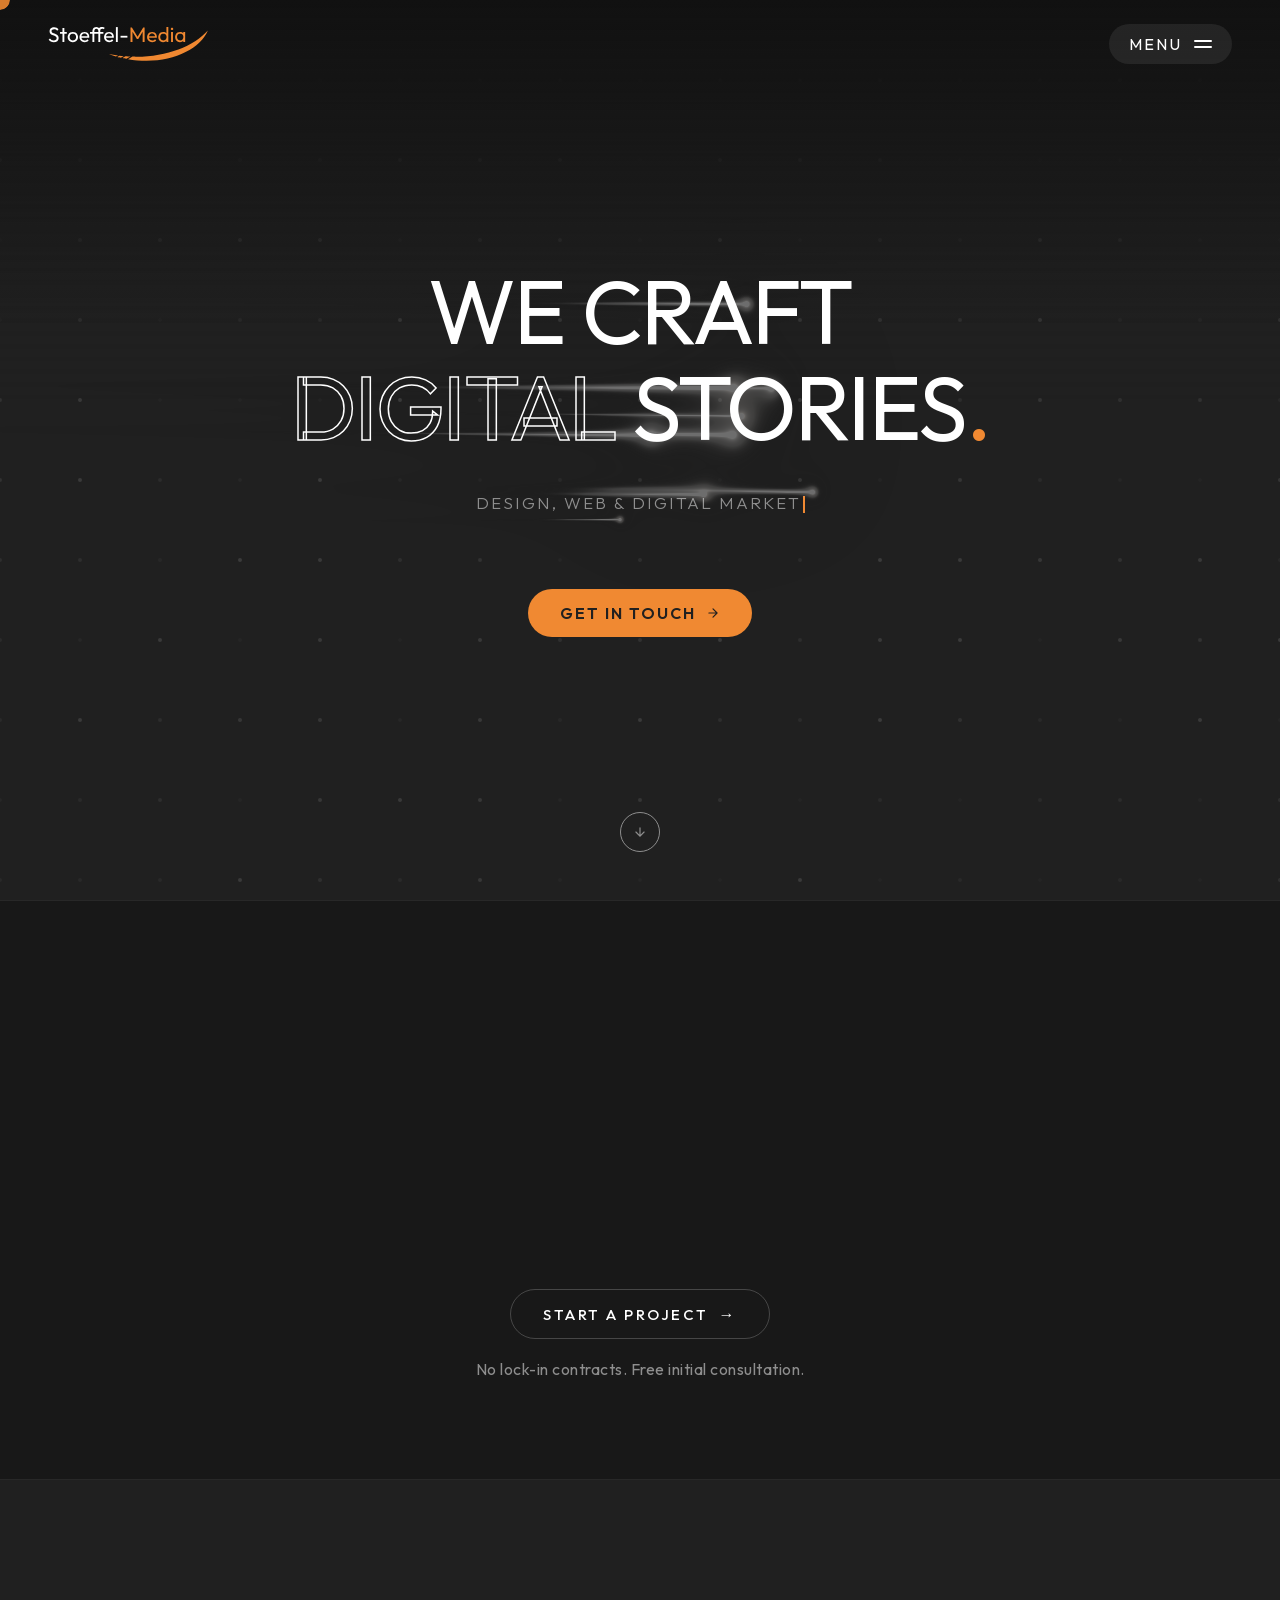
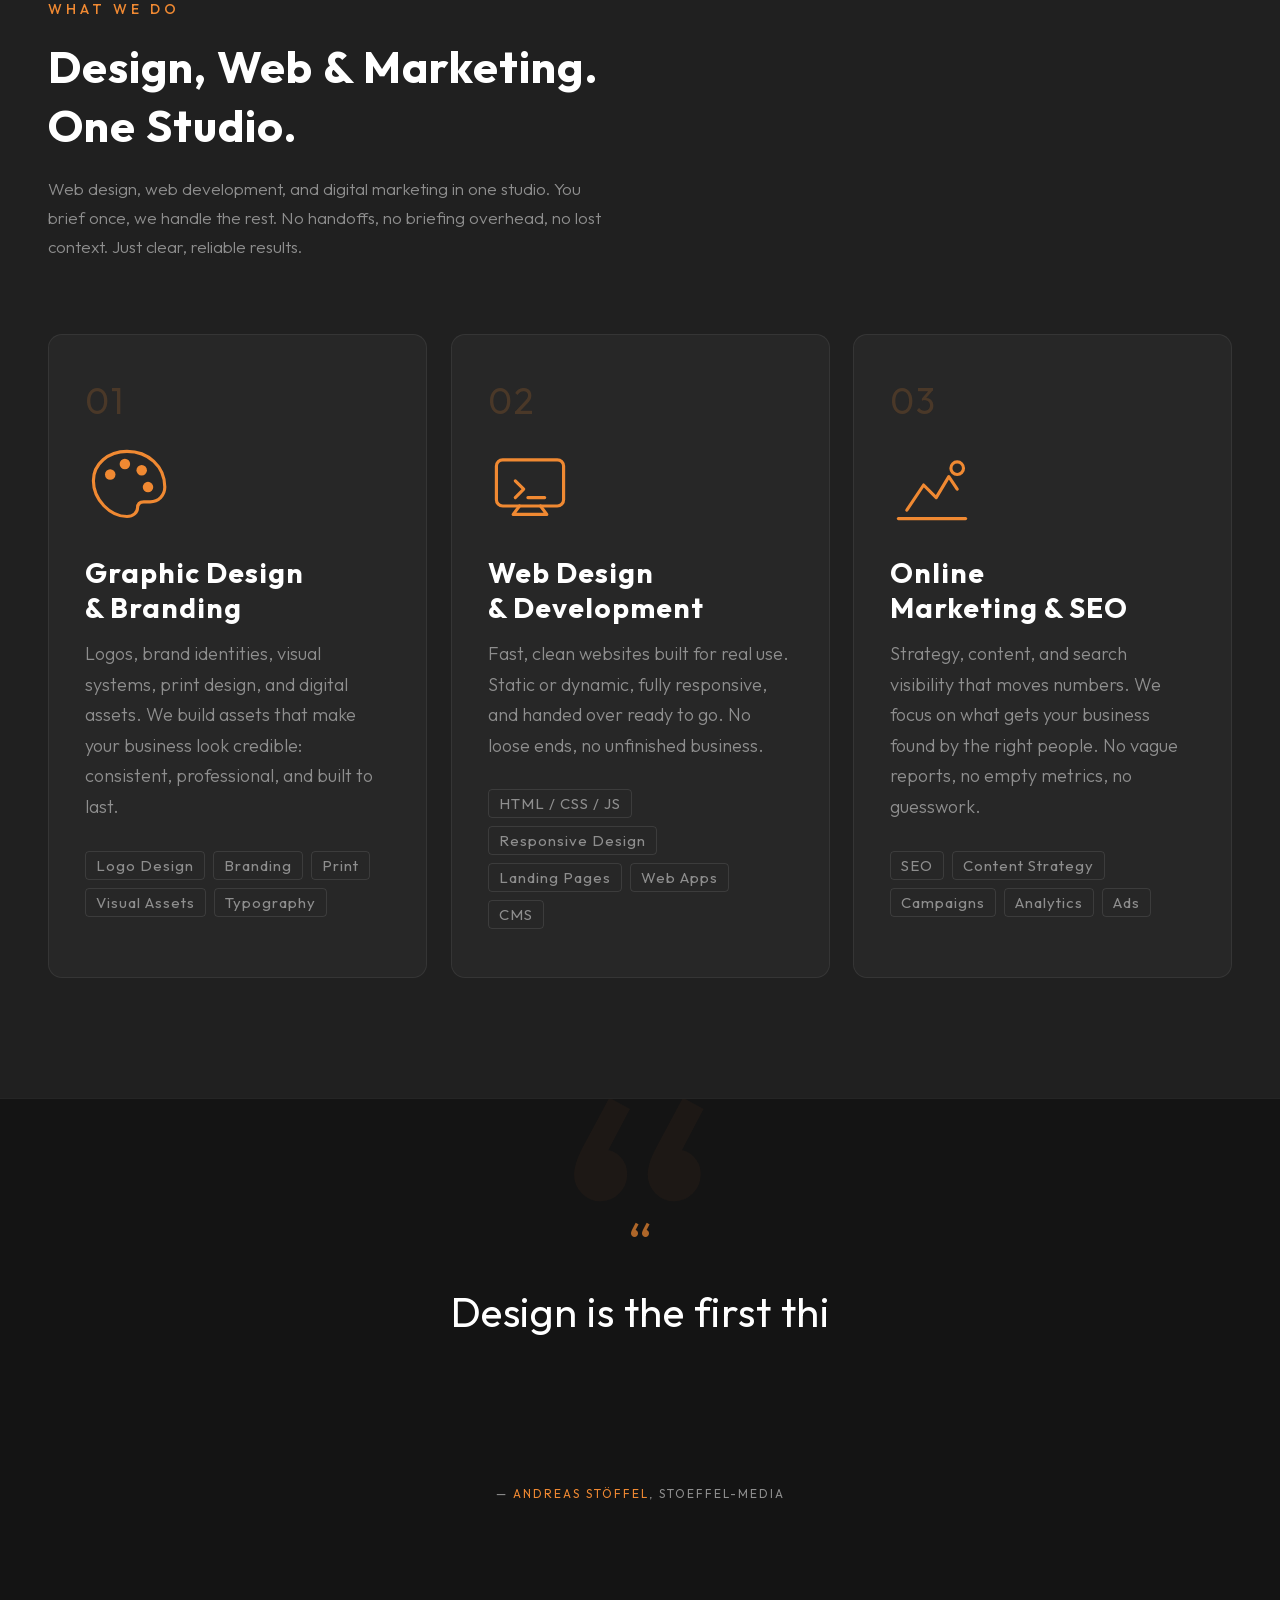
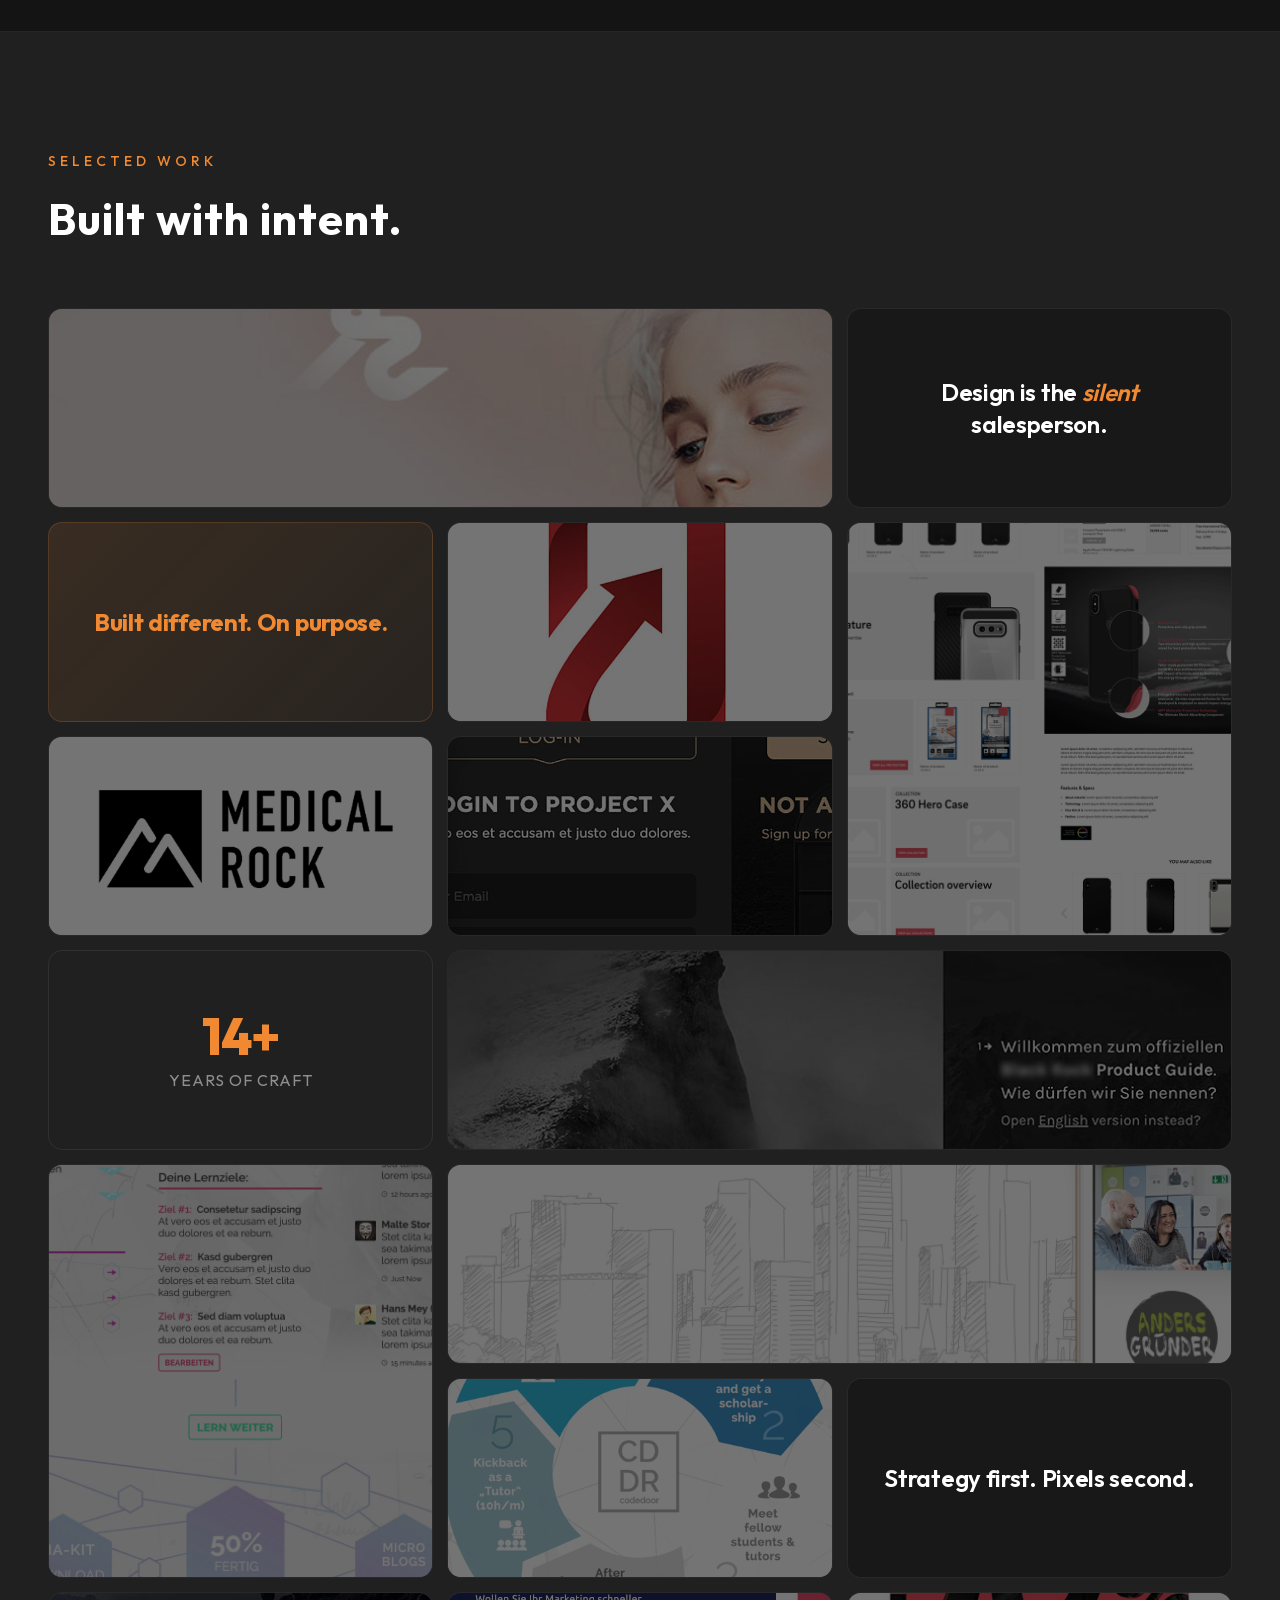
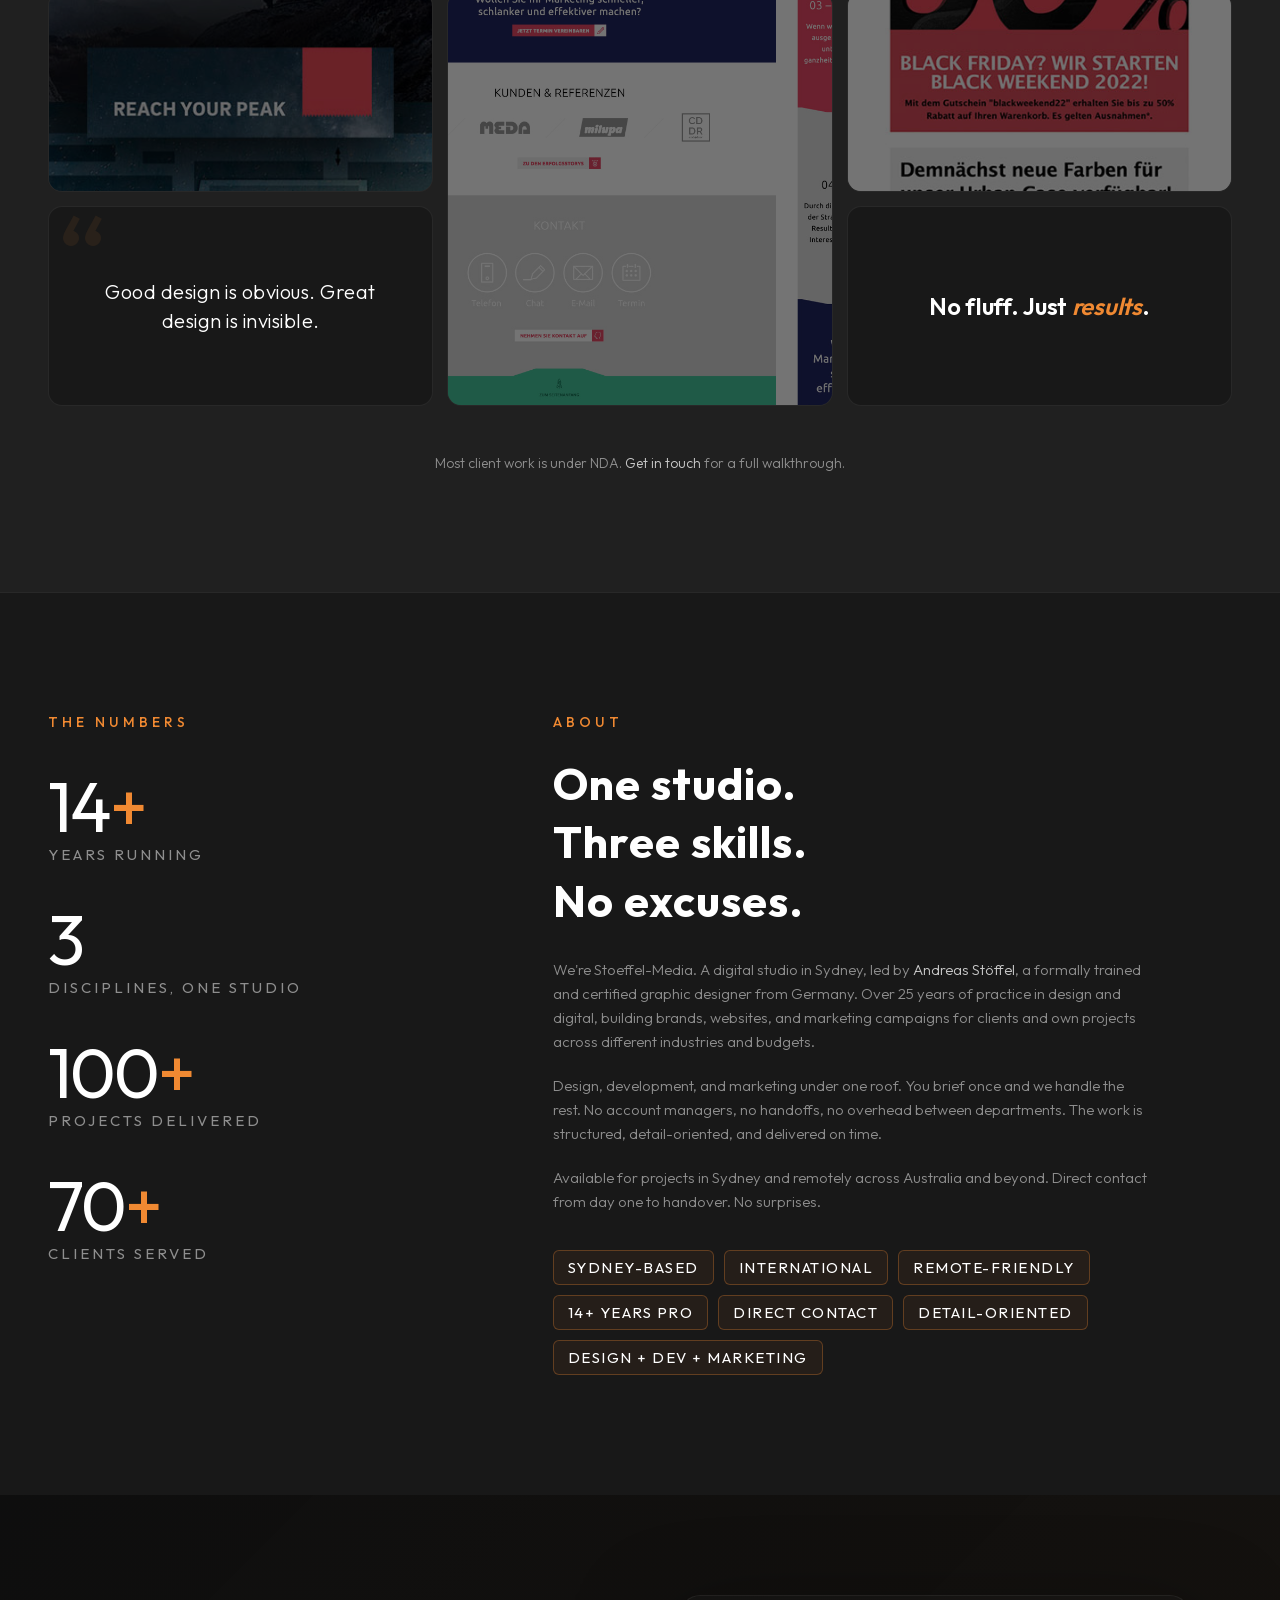
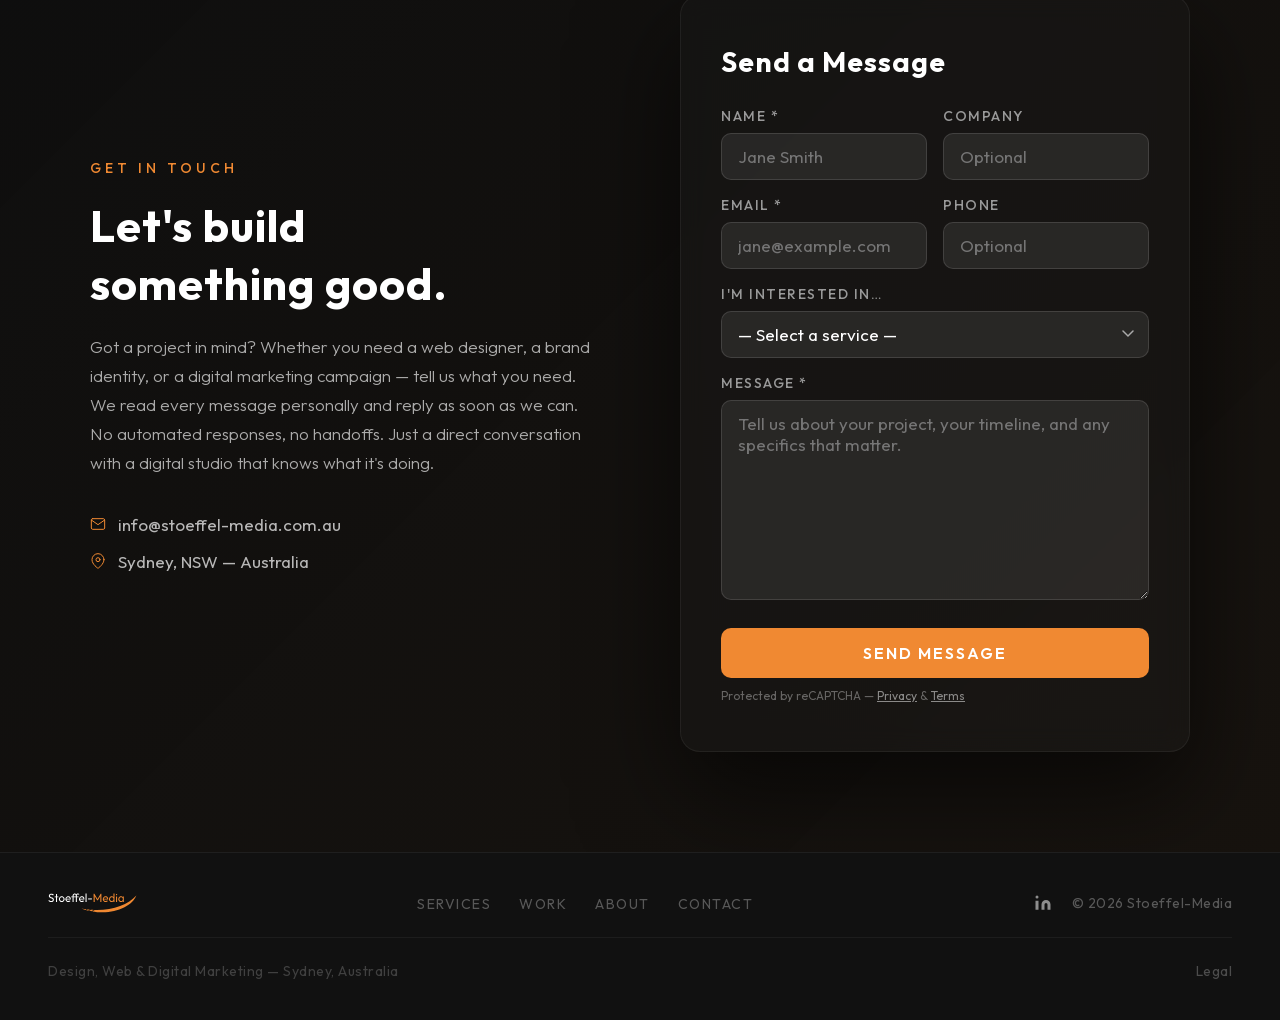
==== commit 0cddb26d: "Update site files and add PHPMailer via Composer - Updated index.html, legal.html, 404.html - Update" ====
--- a/index.html
+++ b/index.html
@@ -4,6 +4,15 @@
   <meta charset="UTF-8" />
   <meta name="viewport" content="width=device-width, initial-scale=1.0" />
   <style>html,body{background:#202020}</style>
+
+  <!-- Google Analytics -->
+  <script async src="https://www.googletagmanager.com/gtag/js?id=G-97L1HMC2G7"></script>
+  <script>
+    window.dataLayer = window.dataLayer || [];
+    function gtag(){dataLayer.push(arguments);}
+    gtag('js', new Date());
+    gtag('config', 'G-97L1HMC2G7');
+  </script>
 
   <!-- SEO -->
   <title>Graphic Design | Web Design & Digital Marketing Sydney — Stoeffel-Media</title>
@@ -159,8 +168,8 @@
   <!-- Statements -->
   <section class="statements" aria-label="Our philosophy">
     <div class="statements-video-bg" aria-hidden="true">
-      <video autoplay muted loop playsinline preload="auto">
-        <source src="img/video/contact_bg2.mp4" type="video/mp4">
+      <video autoplay muted loop playsinline preload="none">
+        <source data-src="img/video/contact_bg2.mp4" type="video/mp4">
       </video>
     </div>
     <div class="statements-stage" aria-live="polite" aria-atomic="true">
@@ -503,7 +512,7 @@
     <!-- Background video -->
     <div class="contact-video-bg" aria-hidden="true">
       <video autoplay muted loop playsinline preload="none">
-        <source src="img/video/contact_bg3.mp4" type="video/mp4">
+        <source data-src="img/video/contact_bg3.mp4" type="video/mp4">
       </video>
     </div>
 
@@ -576,10 +585,11 @@
             <label for="f-message">Message *</label>
             <textarea id="f-message" name="message" required
                       placeholder="Tell us about your project, your timeline, and any specifics that matter."
-                      maxlength="3000"></textarea>
+                      maxlength="10000"></textarea>
           </div>
 
           <button type="submit" class="form-submit hoverable">Send Message</button>
+          <p class="recaptcha-notice">Protected by reCAPTCHA &mdash; <a href="https://policies.google.com/privacy" target="_blank" rel="noopener noreferrer">Privacy</a> &amp; <a href="https://policies.google.com/terms" target="_blank" rel="noopener noreferrer">Terms</a></p>
           <div class="form-message" role="alert" aria-live="polite"></div>
 
         </form>
--- a/css/style.css
+++ b/css/style.css
@@ -1584,6 +1584,12 @@
   transform: translateY(-2px);
 }
 
+.form-group input.field-error,
+.form-group textarea.field-error {
+  border-color: #e05252;
+  box-shadow: 0 0 0 3px rgba(224, 82, 82, 0.12);
+}
+
 .form-group select {
   cursor: pointer;
   background-image: url("data:image/svg+xml,%3Csvg xmlns='http://www.w3.org/2000/svg' width='12' height='8' viewBox='0 0 12 8'%3E%3Cpath d='M1 1l5 5 5-5' stroke='%23aaa' stroke-width='1.5' fill='none' stroke-linecap='round'/%3E%3C/svg%3E");
@@ -1593,7 +1599,7 @@
 }
 
 .form-group textarea {
-  min-height: 110px;
+  min-height: 200px;
   resize: vertical;
 }
 
@@ -1635,26 +1641,39 @@
   transform: none;
 }
 
+.grecaptcha-badge { visibility: hidden; }
+
+.recaptcha-notice {
+  font-size: 12px;
+  color: rgba(255, 255, 255, 0.35);
+  margin-top: 10px;
+  margin-bottom: 0;
+}
+
+.recaptcha-notice a {
+  color: rgba(255, 255, 255, 0.5);
+  text-decoration: underline;
+}
+
 .form-message {
-  margin-top: 16px;
+  margin-top: 20px;
   padding: 12px 16px;
-  border-radius: 8px;
-  font-size: 16px;
-  font-weight: 500;
+  border-left: 3px solid transparent;
+  font-size: 18px;
+  font-weight: 400;
+  line-height: 1.5;
   display: none;
 }
 
 .form-message.success {
-  background: #e8f5e9;
-  color: #2e7d32;
-  border: 1px solid #a5d6a7;
+  border-left-color: var(--accent);
+  color: var(--accent);
   display: block;
 }
 
 .form-message.error {
-  background: #ffebee;
-  color: #c62828;
-  border: 1px solid #ef9a9a;
+  border-left-color: #e05252;
+  color: #e05252;
   display: block;
 }
 
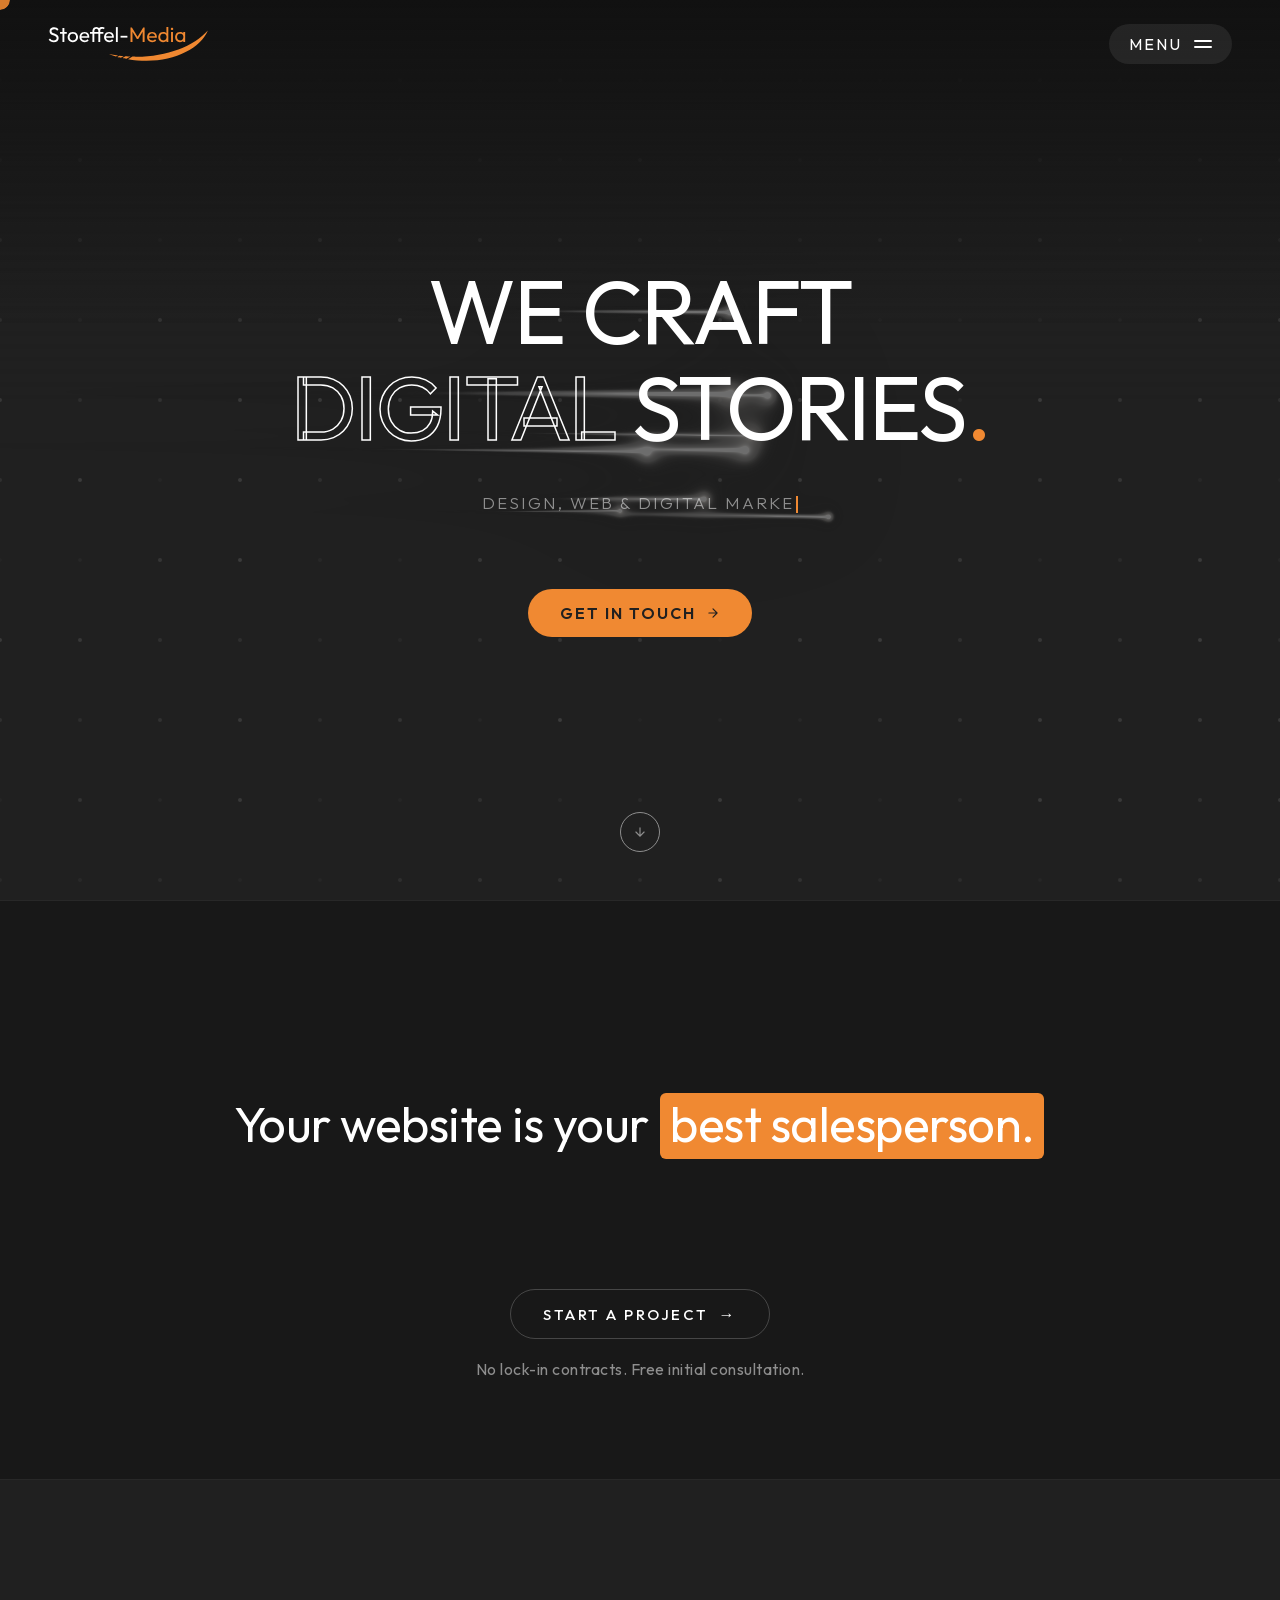
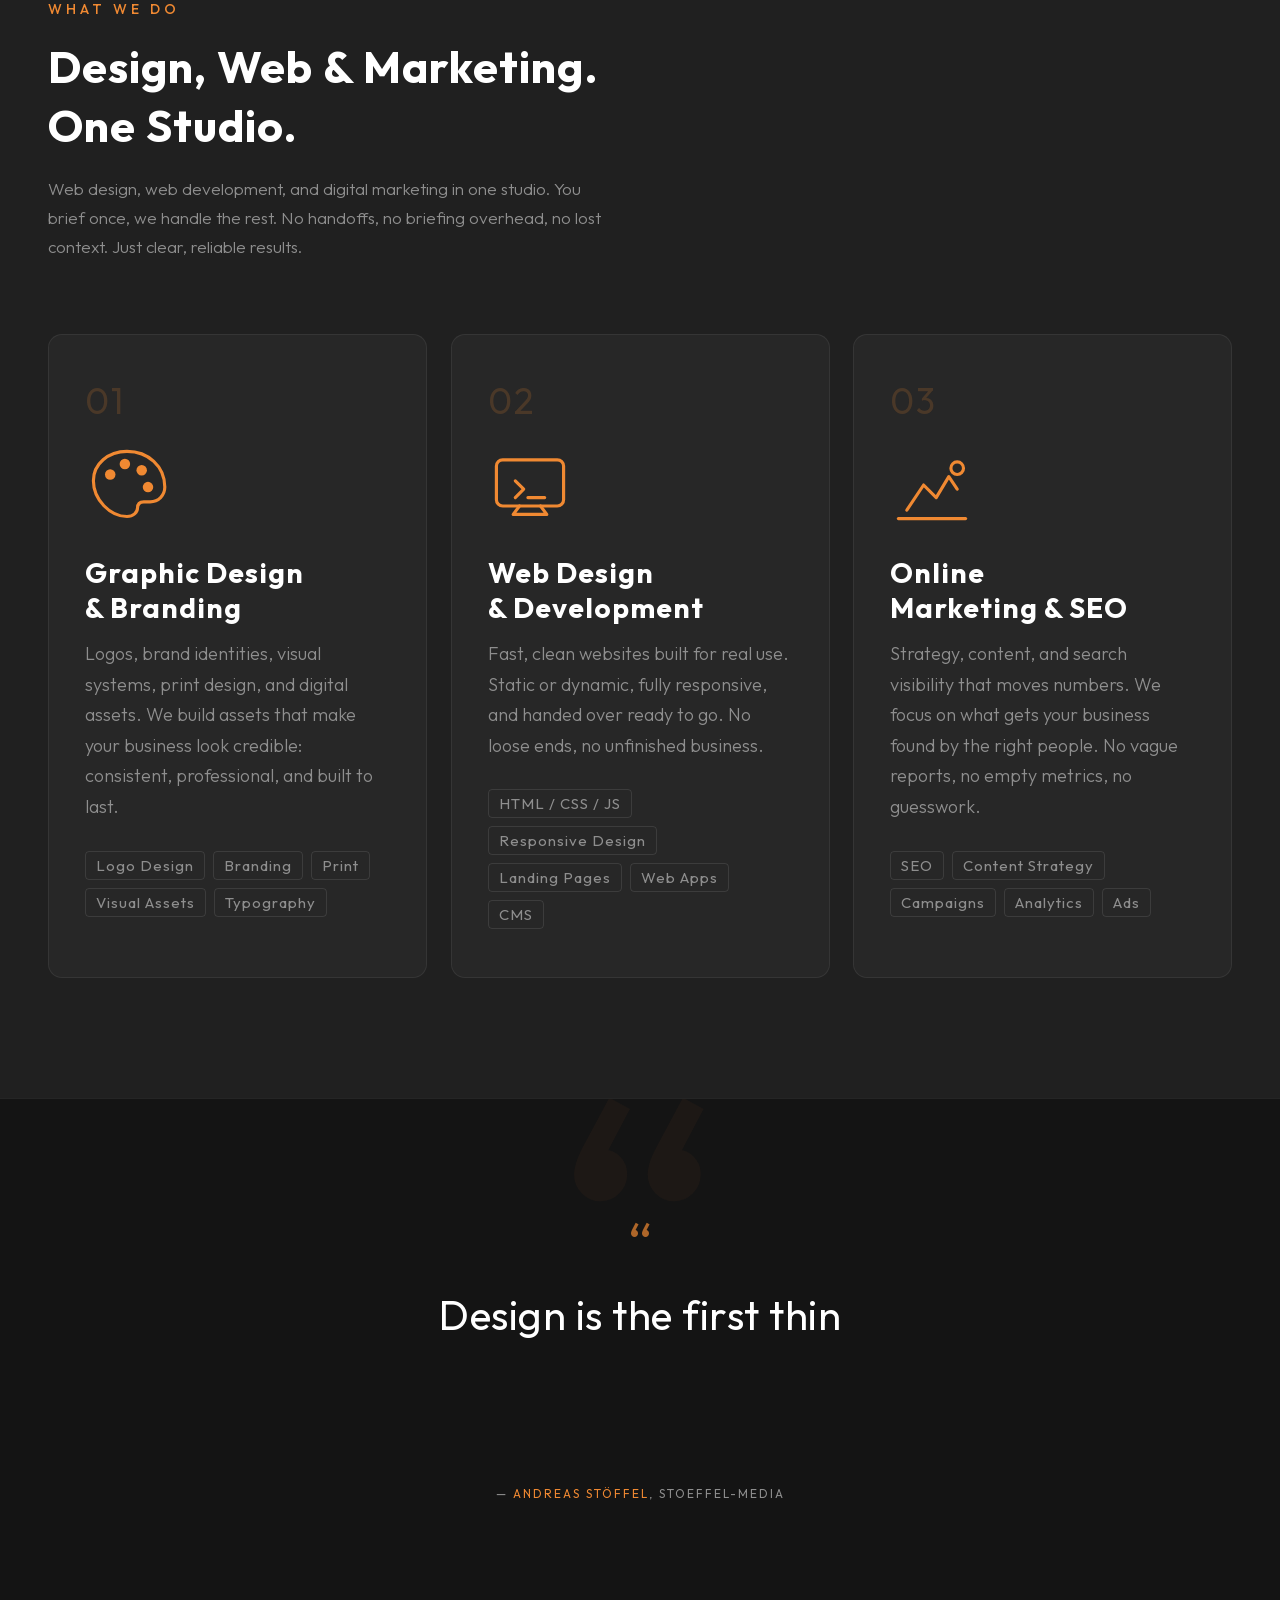
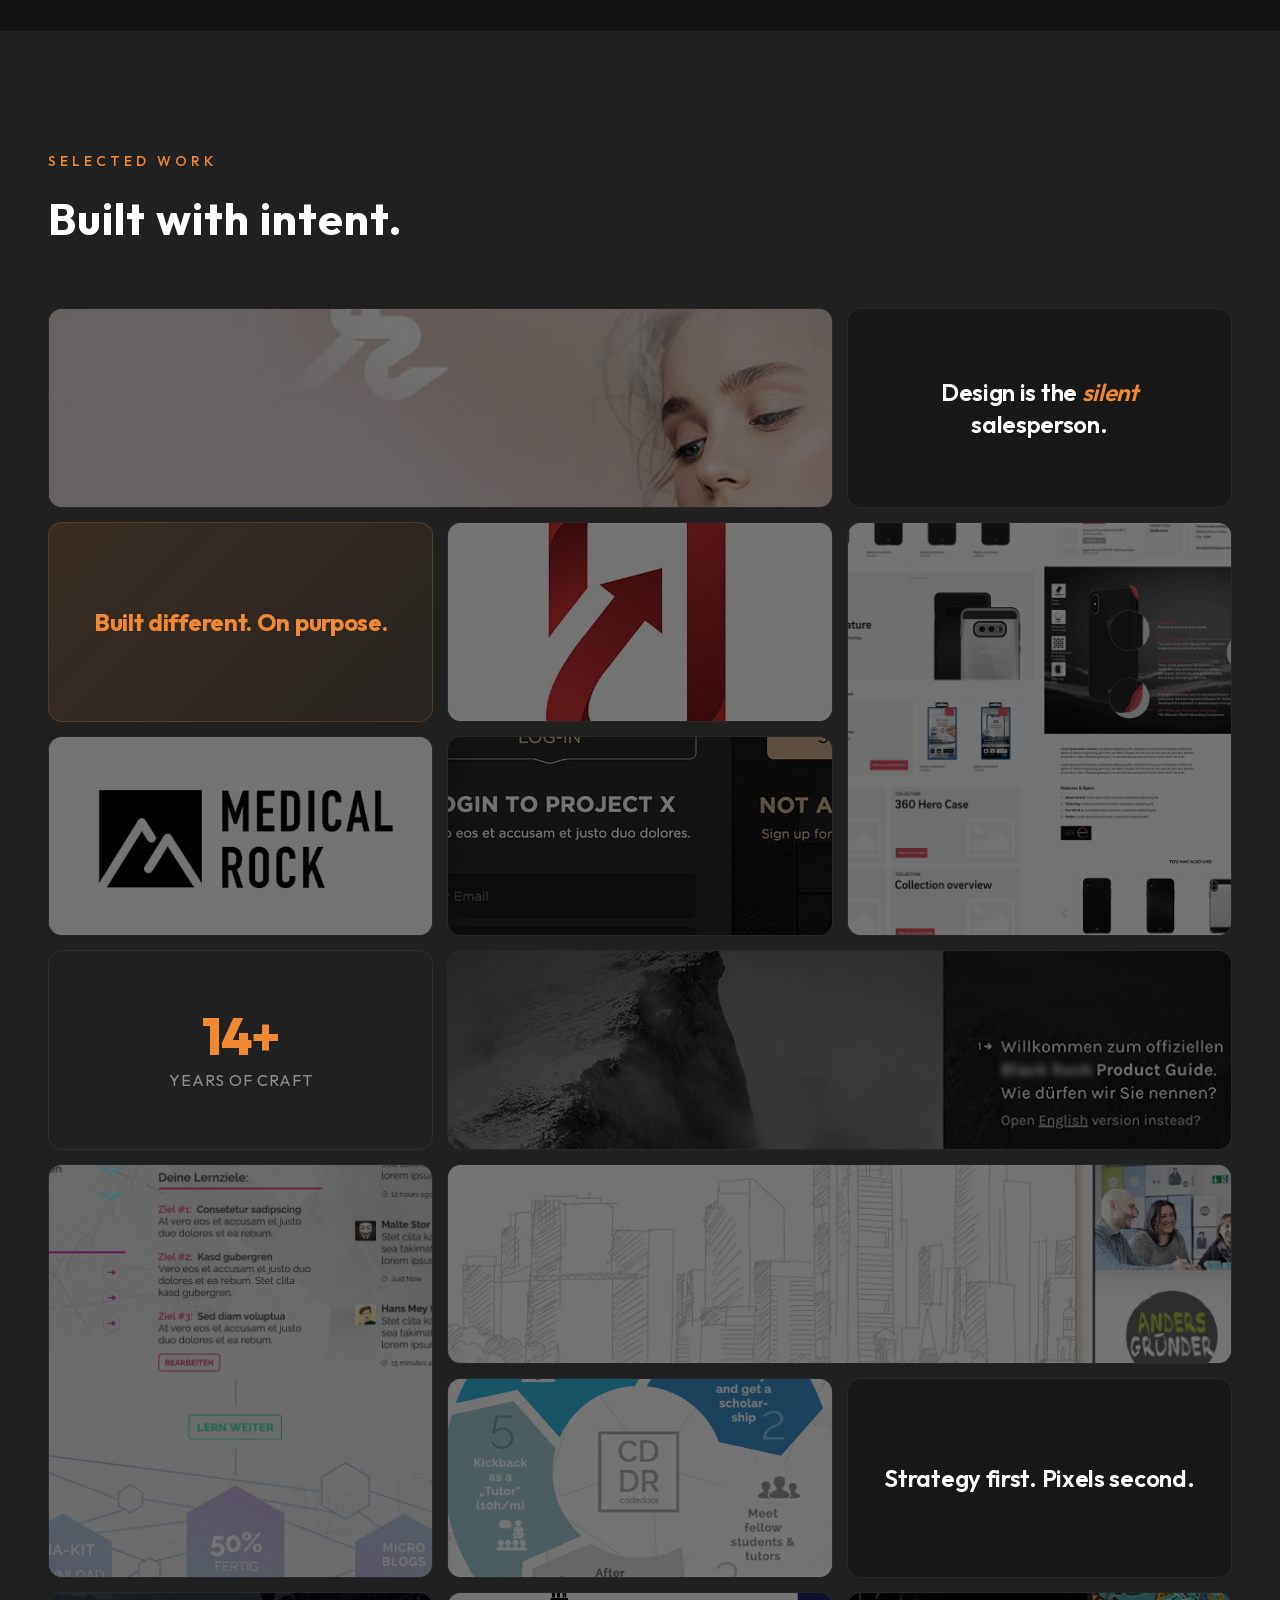
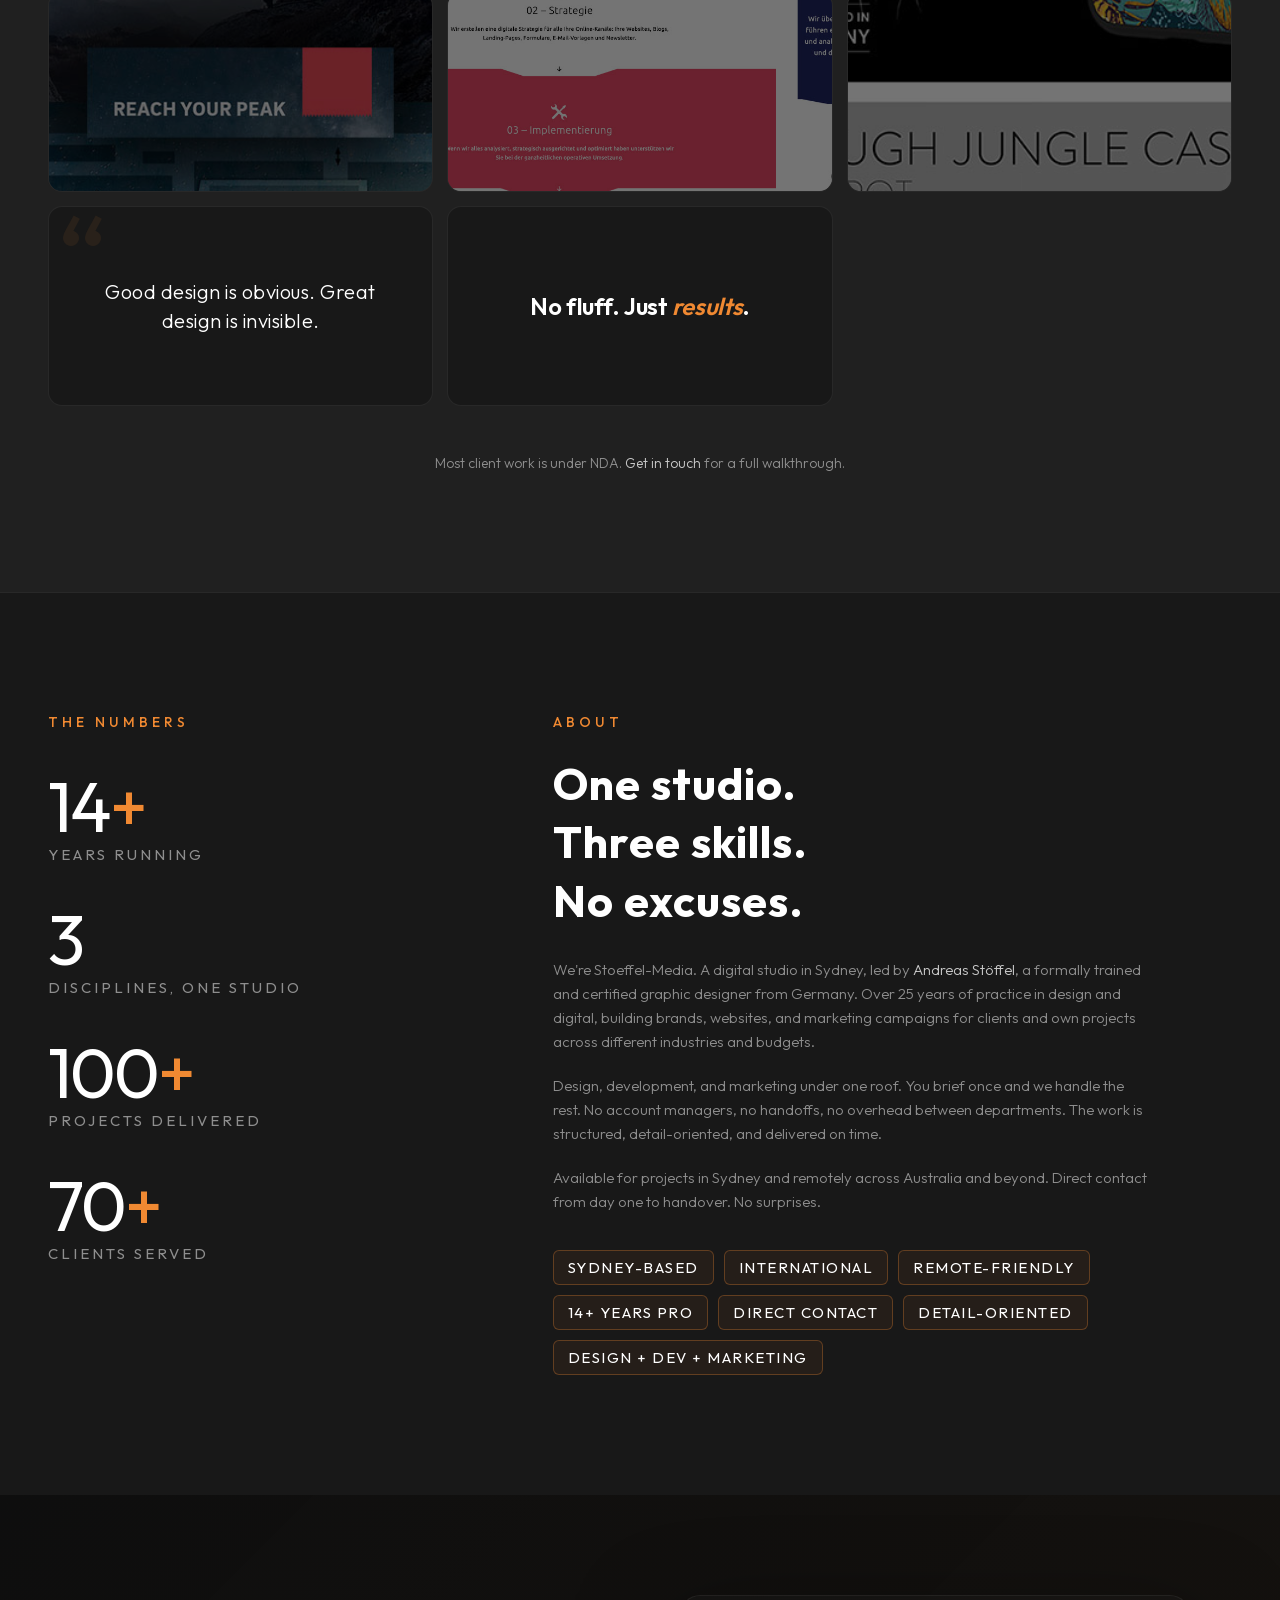
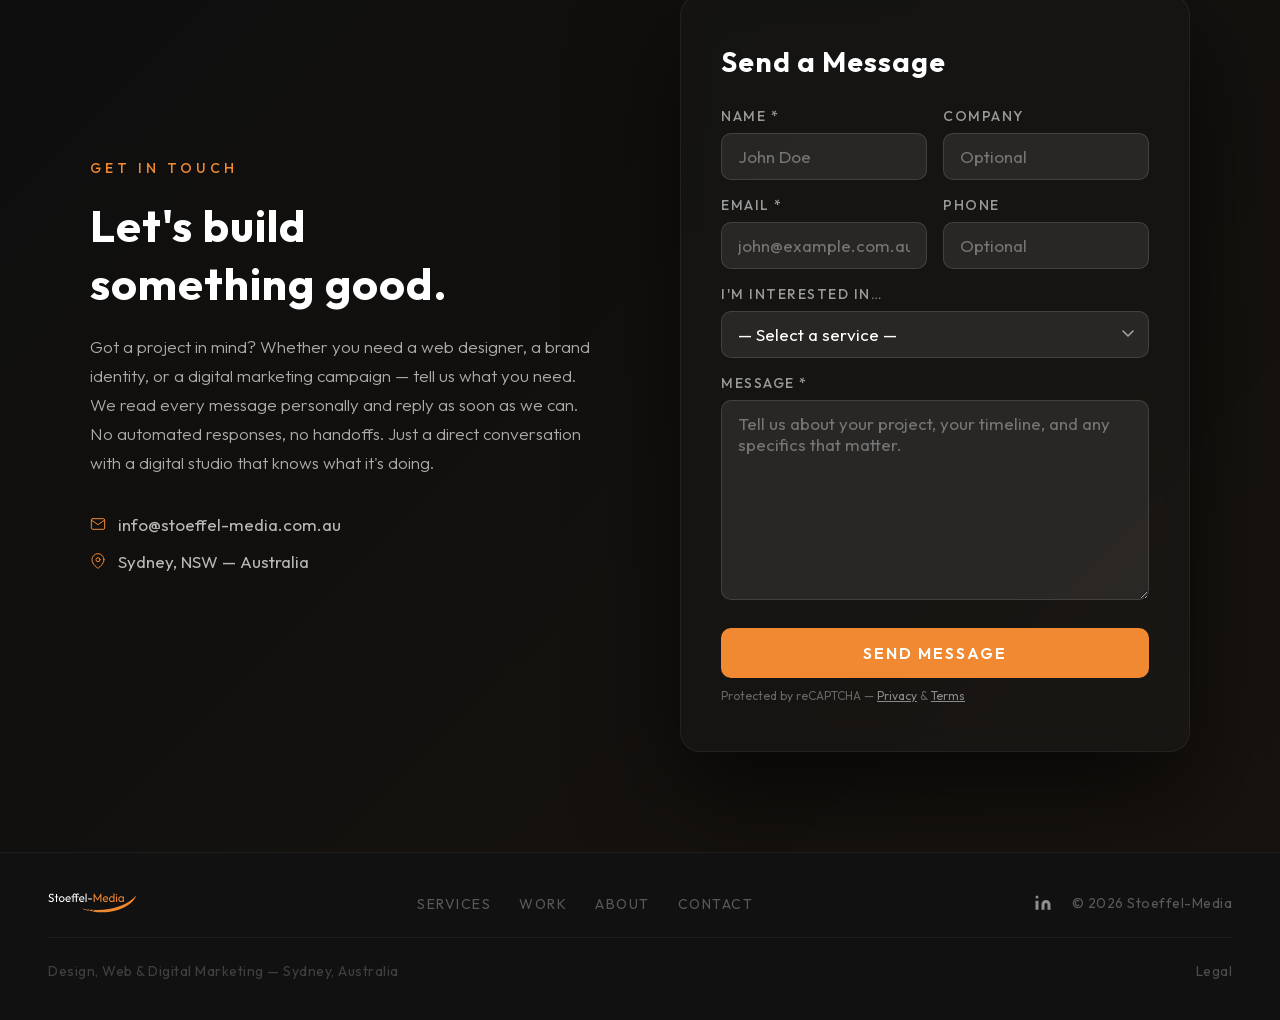
==== commit ac3f9a79: "UI polish: animations, grid, lightbox, form and portfolio updates - Service card animations (card 2+" ====
--- a/index.html
+++ b/index.html
@@ -143,7 +143,7 @@
       <li><a href="#portfolio" class="hoverable">Work</a></li>
       <li><a href="#about" class="hoverable">About</a></li>
       <li><a href="#contact" class="hoverable">Contact</a></li>
-      <li><a href="legal.html" class="hoverable">Legal</a></li>
+      <li><a href="/legal" class="hoverable">Legal</a></li>
     </ul>
   </div>
 
@@ -404,7 +404,7 @@
         <div class="bento-label"><span>Marketing</span> Trade Fair Campaign</div>
       </div>
 
-      <div class="bento-item bento-img bento-tall hoverable reveal"
+      <div class="bento-item bento-img hoverable reveal"
            data-full="img/work-samples/website_agency.jpg"
            data-alt="Growth Marketing Agency — Website">
         <img src="img/work-samples/thumbs/website_agency.jpg"
@@ -414,12 +414,12 @@
       </div>
 
       <div class="bento-item bento-img hoverable reveal"
-           data-full="img/work-samples/newsletter_br.jpg"
-           data-alt="Newsletter Design — Email Marketing">
-        <img src="img/work-samples/thumbs/newsletter_br.jpg"
-             alt="Newsletter Design — Email Marketing" loading="lazy" />
-        <div class="bento-view"><svg viewBox="0 0 24 24"><path d="M15 3h6v6M9 21H3v-6M21 3l-7 7M3 21l7-7"/></svg></div>
-        <div class="bento-label"><span>Email Design</span> Newsletter</div>
+           data-full="img/work-samples/sm_wd.jpg"
+           data-alt="Social Media — Product Teaser">
+        <img src="img/work-samples/thumbs/sm_wd.jpg"
+             alt="Social Media — Product Teaser" loading="lazy" />
+        <div class="bento-view"><svg viewBox="0 0 24 24"><path d="M15 3h6v6M9 21H3v-6M21 3l-7 7M3 21l7-7"/></svg></div>
+        <div class="bento-label"><span>Social Media</span> Product Teaser</div>
       </div>
 
       <!-- Row 8 -->
@@ -547,7 +547,7 @@
             <div class="form-group">
               <label for="f-name">Name *</label>
               <input type="text" id="f-name" name="name" required autocomplete="name"
-                     placeholder="Jane Smith" maxlength="100" />
+                     placeholder="John Doe" maxlength="100" />
             </div>
             <div class="form-group">
               <label for="f-company">Company</label>
@@ -560,7 +560,7 @@
             <div class="form-group">
               <label for="f-email">Email *</label>
               <input type="email" id="f-email" name="email" required autocomplete="email"
-                     placeholder="jane@example.com" maxlength="200" />
+                     placeholder="john@example.com.au" maxlength="200" />
             </div>
             <div class="form-group">
               <label for="f-phone">Phone</label>
@@ -626,7 +626,7 @@
 
     <div class="footer-bottom">
       <p>Design, Web &amp; Digital Marketing &mdash; Sydney, Australia</p>
-      <a href="legal.html" class="hoverable">Legal</a>
+      <a href="/legal" class="hoverable">Legal</a>
     </div>
   </footer>
 
--- a/css/style.css
+++ b/css/style.css
@@ -831,7 +831,7 @@
 .quote-text {
   font-family: 'Outfit', sans-serif;
   font-size: clamp(20px, 3.2vw, 44px);
-  line-height: 1.15;
+  line-height: 1.3;
   letter-spacing: 0.5px;
   max-width: 900px;
   min-height: clamp(80px, 13vw, 165px);
@@ -1160,7 +1160,7 @@
 .lightbox img {
   display: block;
   max-width: min(90vw, 900px);
-  width: 100%;
+  width: auto;
   -webkit-user-drag: none;
   user-select: none;
   height: auto;
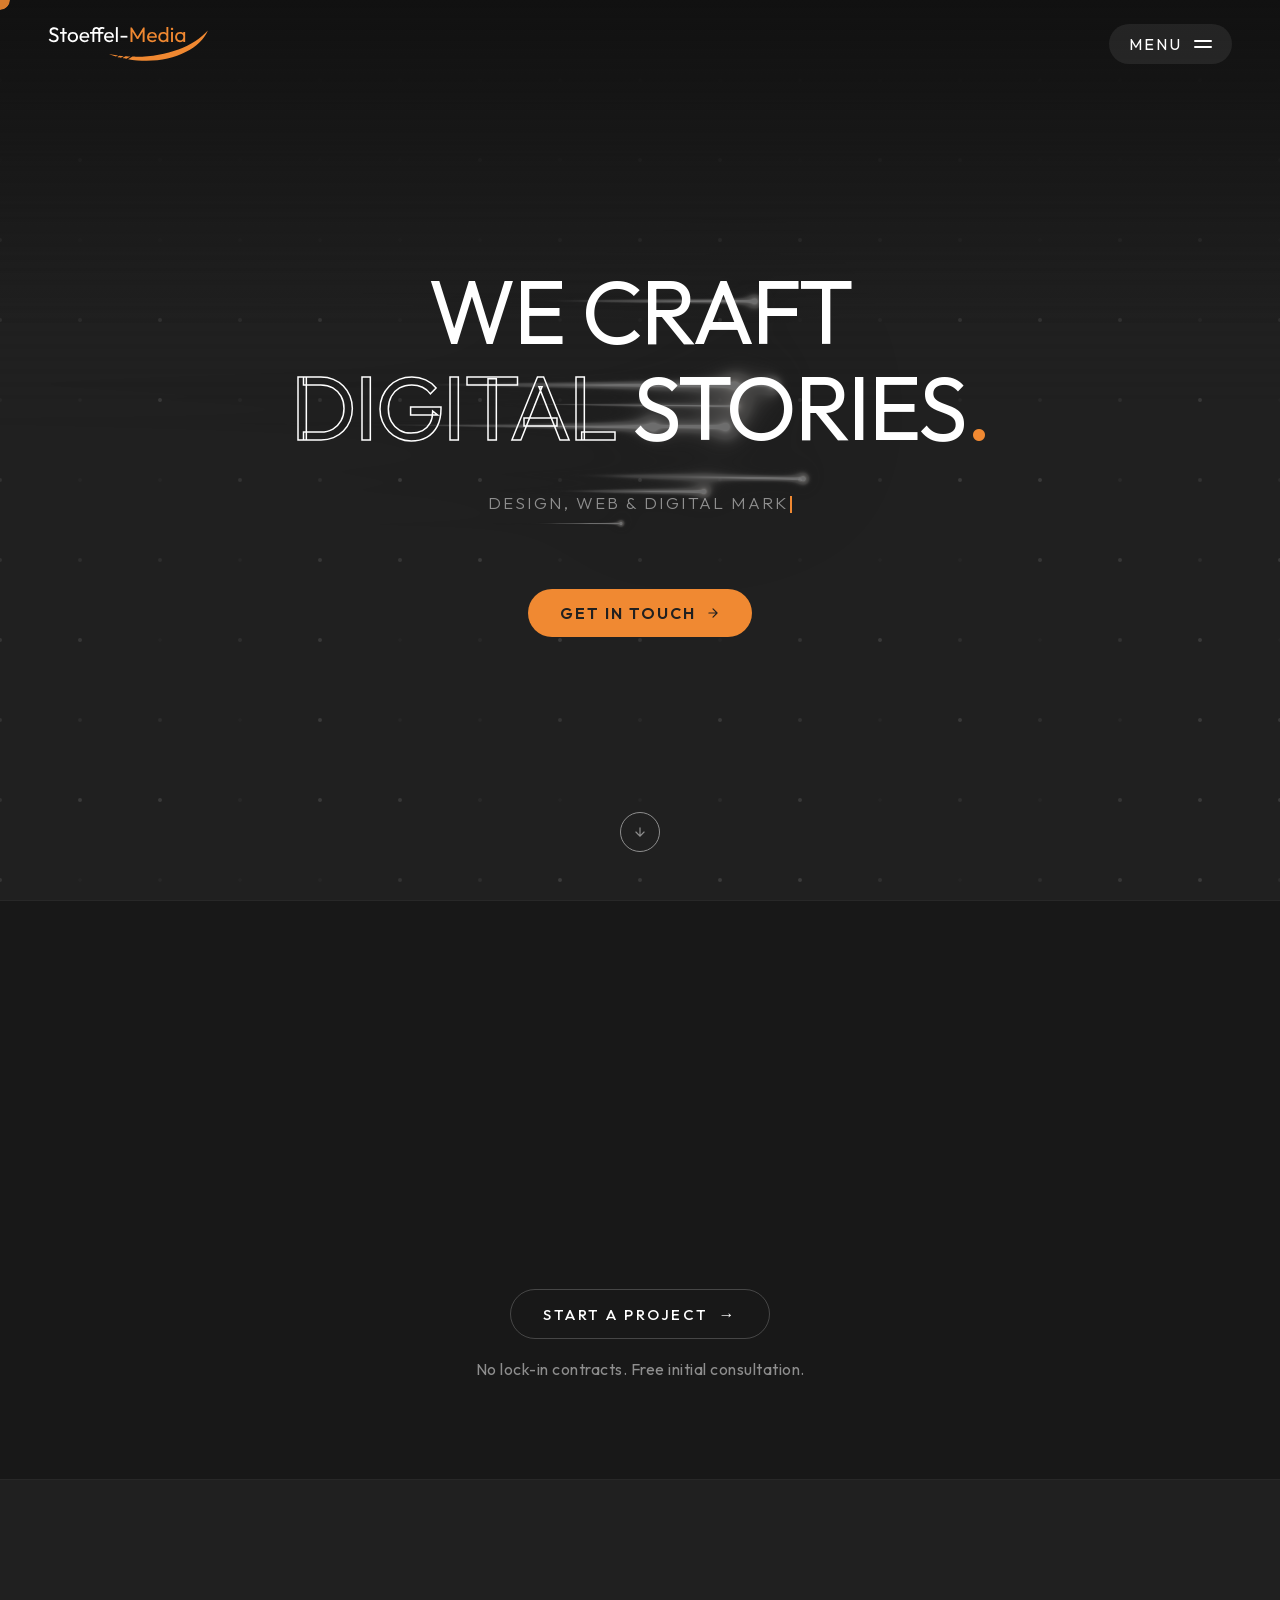
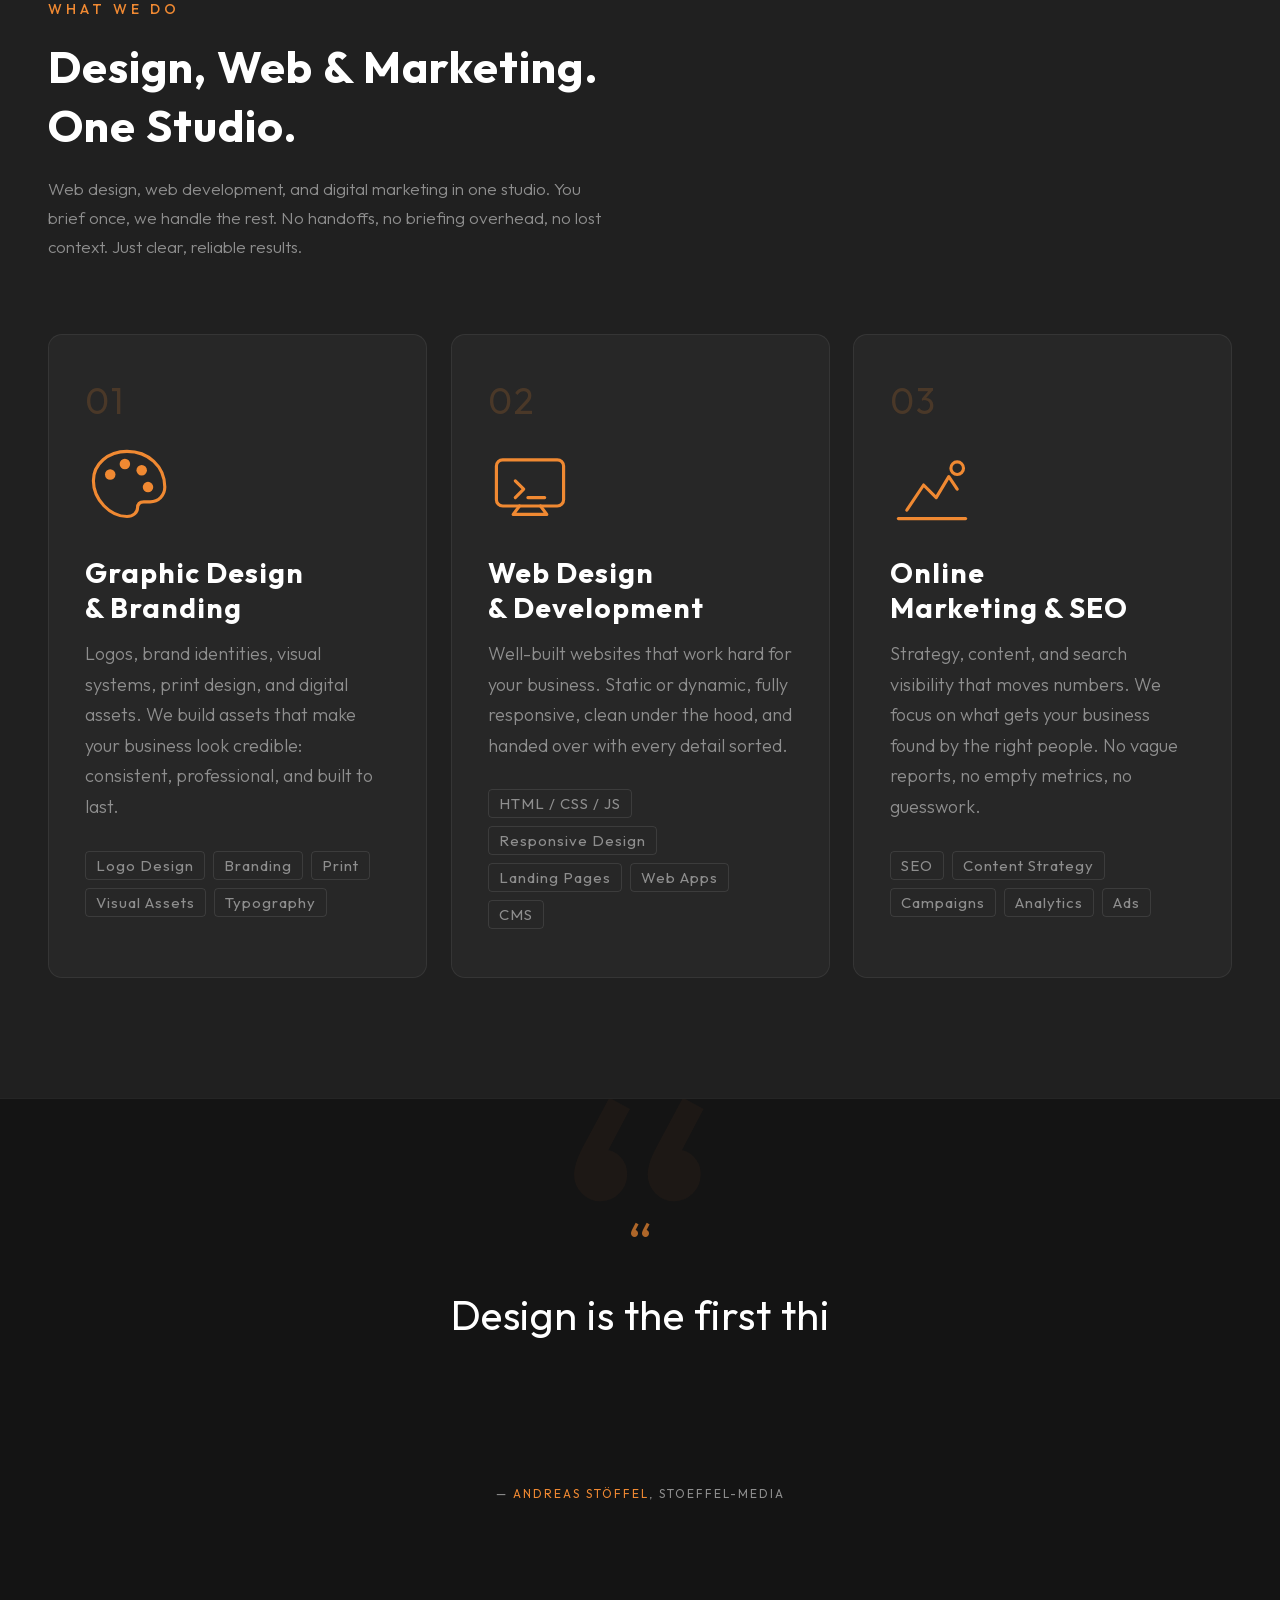
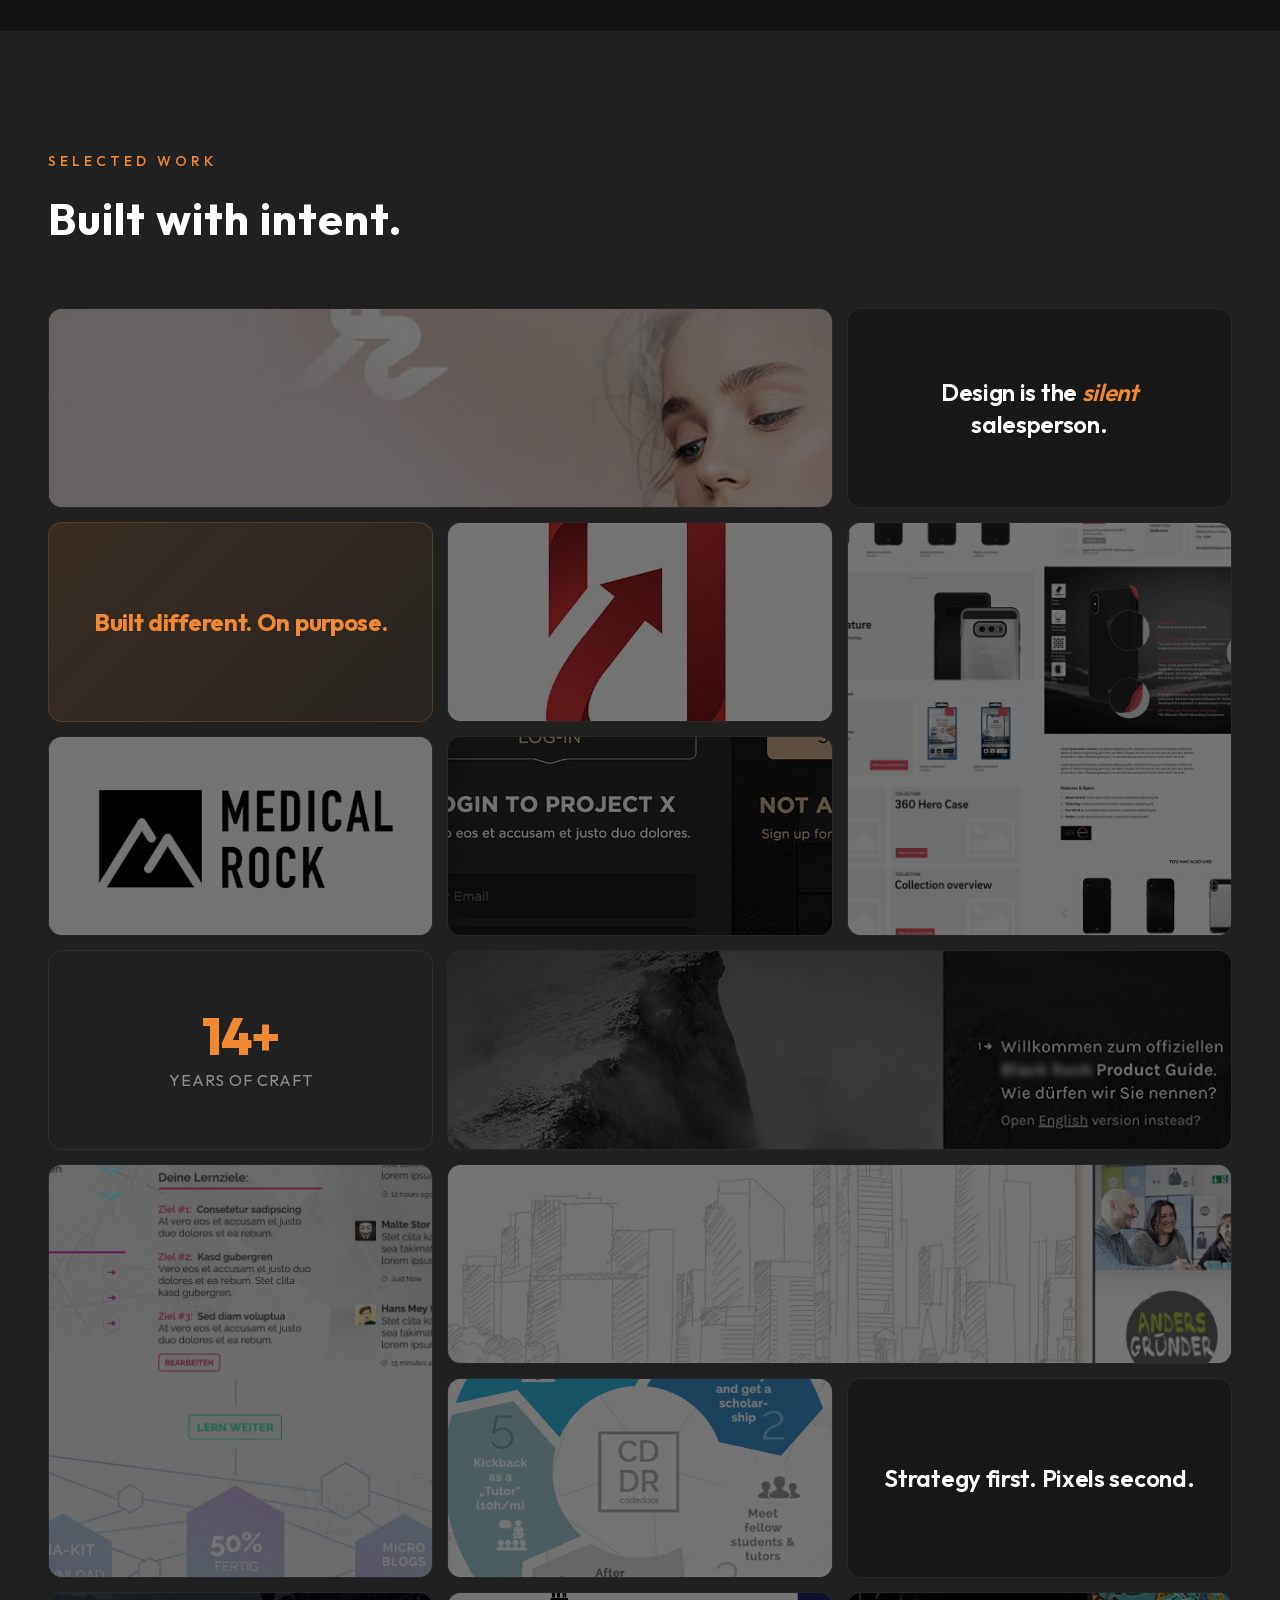
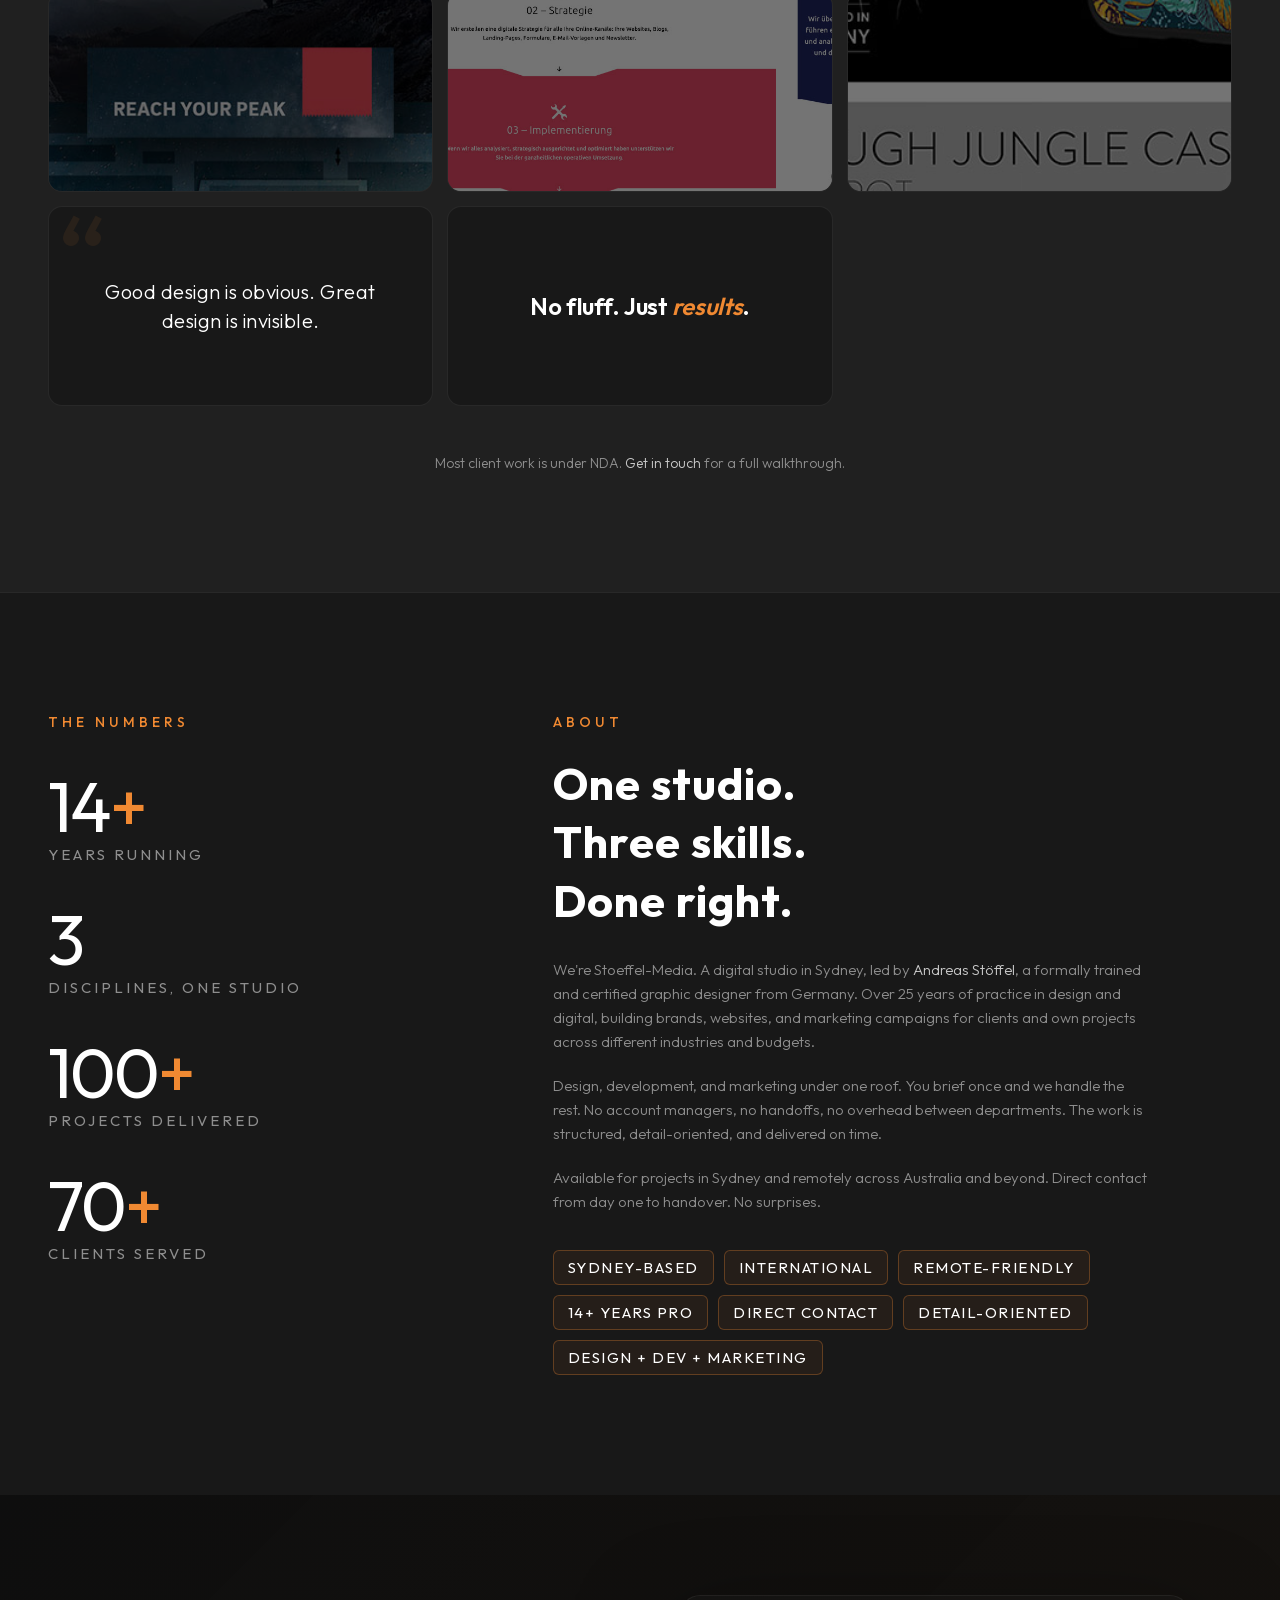
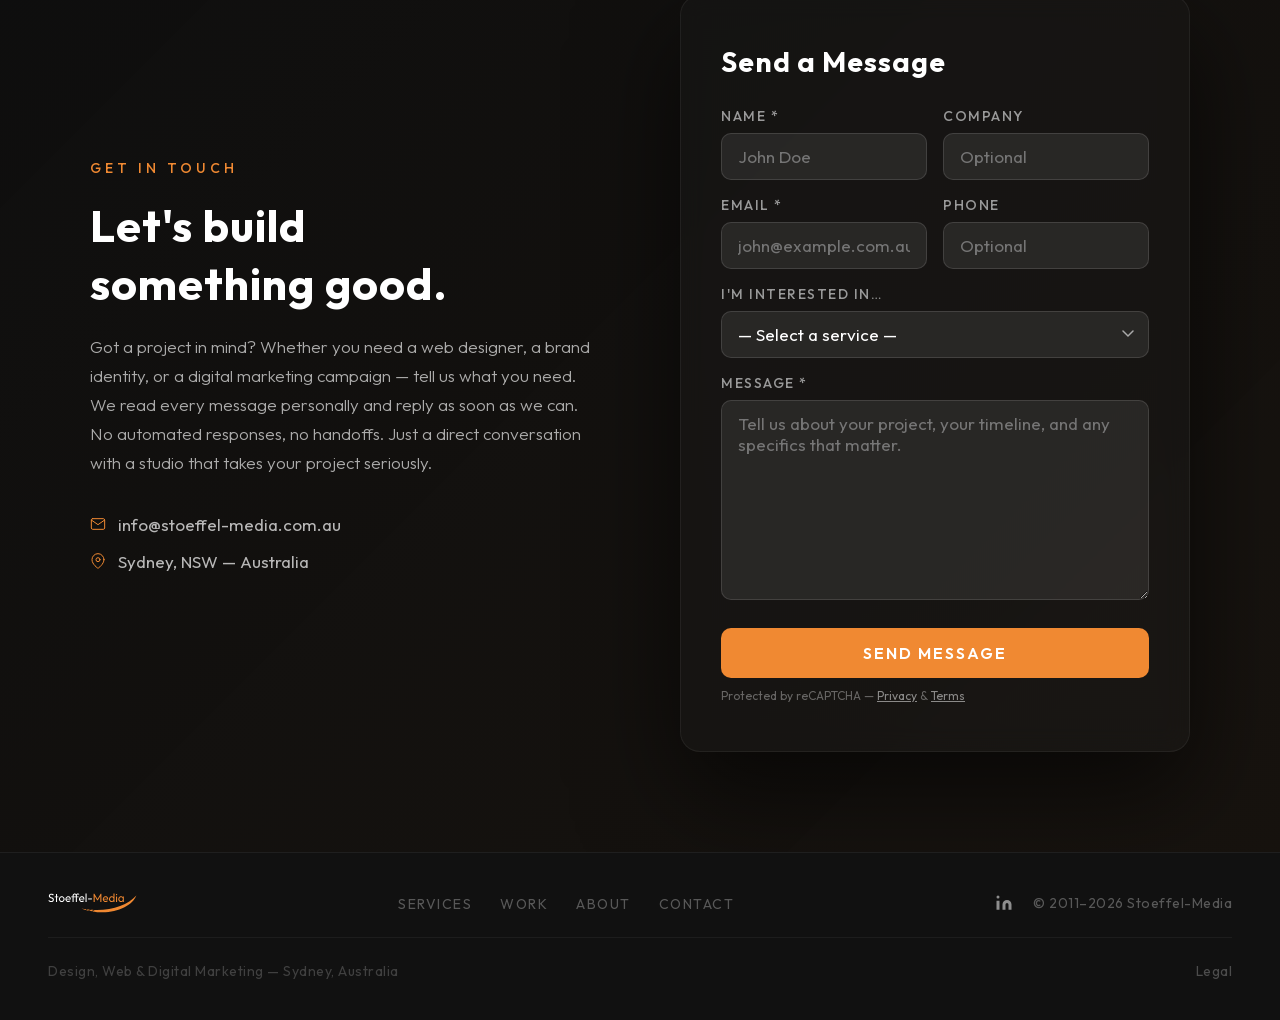
==== commit 8383dc88: "Content updates: AU market tone, copyright year, web dev copy - Softened harsh copy for Australian m" ====
--- a/index.html
+++ b/index.html
@@ -177,7 +177,7 @@
         One brief. <span class="stmt-badge">Three disciplines.</span> Zero overhead.
       </div>
       <div class="statement-item" aria-hidden="true">
-        <span class="stmt-badge">Bad design</span> costs more than good design.
+        <span class="stmt-badge">Good design</span> pays for itself. Every single time.
       </div>
       <div class="statement-item" aria-hidden="true">
         Your website is your <span class="stmt-badge">best salesperson.</span>
@@ -235,7 +235,7 @@
           <path d="M13 18l4 4-4 4M19 26h8"/>
         </svg>
         <h3>Web Design &amp; Development</h3>
-        <p>Fast, clean websites built for real use. Static or dynamic, fully responsive, and handed over ready to go. No loose ends, no unfinished business.</p>
+        <p>Well-built websites that work hard for your business. Static or dynamic, fully responsive, clean under the hood, and handed over with every detail sorted.</p>
         <div class="service-tags">
           <span class="service-tag">HTML / CSS / JS</span>
           <span class="service-tag">Responsive Design</span>
@@ -486,7 +486,7 @@
 
       <div class="about-content">
         <div class="section-label reveal">About</div>
-        <h2 class="section-title reveal" id="about-title">One studio.<br>Three skills.<br>No excuses.</h2>
+        <h2 class="section-title reveal" id="about-title">One studio.<br>Three skills.<br>Done right.</h2>
         <div class="about-bio reveal reveal-delay-1">
           <p>We're Stoeffel-Media. A digital studio in Sydney, led by <a href="https://www.linkedin.com/in/andreas-stoeffel-mediengestalter/" target="_blank" rel="noopener noreferrer" class="about-name-link hoverable">Andreas Stöffel</a>, a formally trained and certified graphic designer from Germany. Over 25 years of practice in design and digital, building brands, websites, and marketing campaigns for clients and own projects across different industries and budgets.</p>
           <p>Design, development, and marketing under one roof. You brief once and we handle the rest. No account managers, no handoffs, no overhead between departments. The work is structured, detail-oriented, and delivered on time.</p>
@@ -521,7 +521,7 @@
       <div class="contact-left">
         <div class="section-label reveal">Get in Touch</div>
         <h2 class="section-title reveal" id="contact-title">Let's build<br>something good.</h2>
-        <p class="reveal reveal-delay-1">Got a project in mind? Whether you need a web designer, a brand identity, or a digital marketing campaign — tell us what you need. We read every message personally and reply as soon as we can. No automated responses, no handoffs. Just a direct conversation with a digital studio that knows what it's doing.</p>
+        <p class="reveal reveal-delay-1">Got a project in mind? Whether you need a web designer, a brand identity, or a digital marketing campaign — tell us what you need. We read every message personally and reply as soon as we can. No automated responses, no handoffs. Just a direct conversation with a studio that takes your project seriously.</p>
         <a href="#" class="contact-detail hoverable js-email"
            data-u="info" data-d="stoeffel-media" data-t="com.au" aria-label="Send us an email">
           <svg viewBox="0 0 24 24" aria-hidden="true"><path d="M4 4h16c1.1 0 2 .9 2 2v12c0 1.1-.9 2-2 2H4c-1.1 0-2-.9-2-2V6c0-1.1.9-2 2-2z"/><polyline points="22,6 12,13 2,6"/></svg>
@@ -619,7 +619,7 @@
             <svg viewBox="0 0 24 24" aria-hidden="true"><path d="M16 8a6 6 0 0 1 6 6v7h-4v-7a2 2 0 0 0-2-2 2 2 0 0 0-2 2v7h-4v-7a6 6 0 0 1 6-6zM2 9h4v12H2z"/><circle cx="4" cy="4" r="2"/></svg>
           </a>
         </div>
-        <span class="footer-copy">&copy; 2026 Stoeffel-Media</span>
+        <span class="footer-copy">&copy; 2011&ndash;<span id="footer-year"></span> Stoeffel-Media</span>
       </div>
 
     </div>
@@ -638,6 +638,7 @@
     requestAnimationFrame(raf);
   </script>
   <script src="js/main.js" defer></script>
+  <script>document.getElementById('footer-year').textContent = new Date().getFullYear();</script>
 
 
 </body>
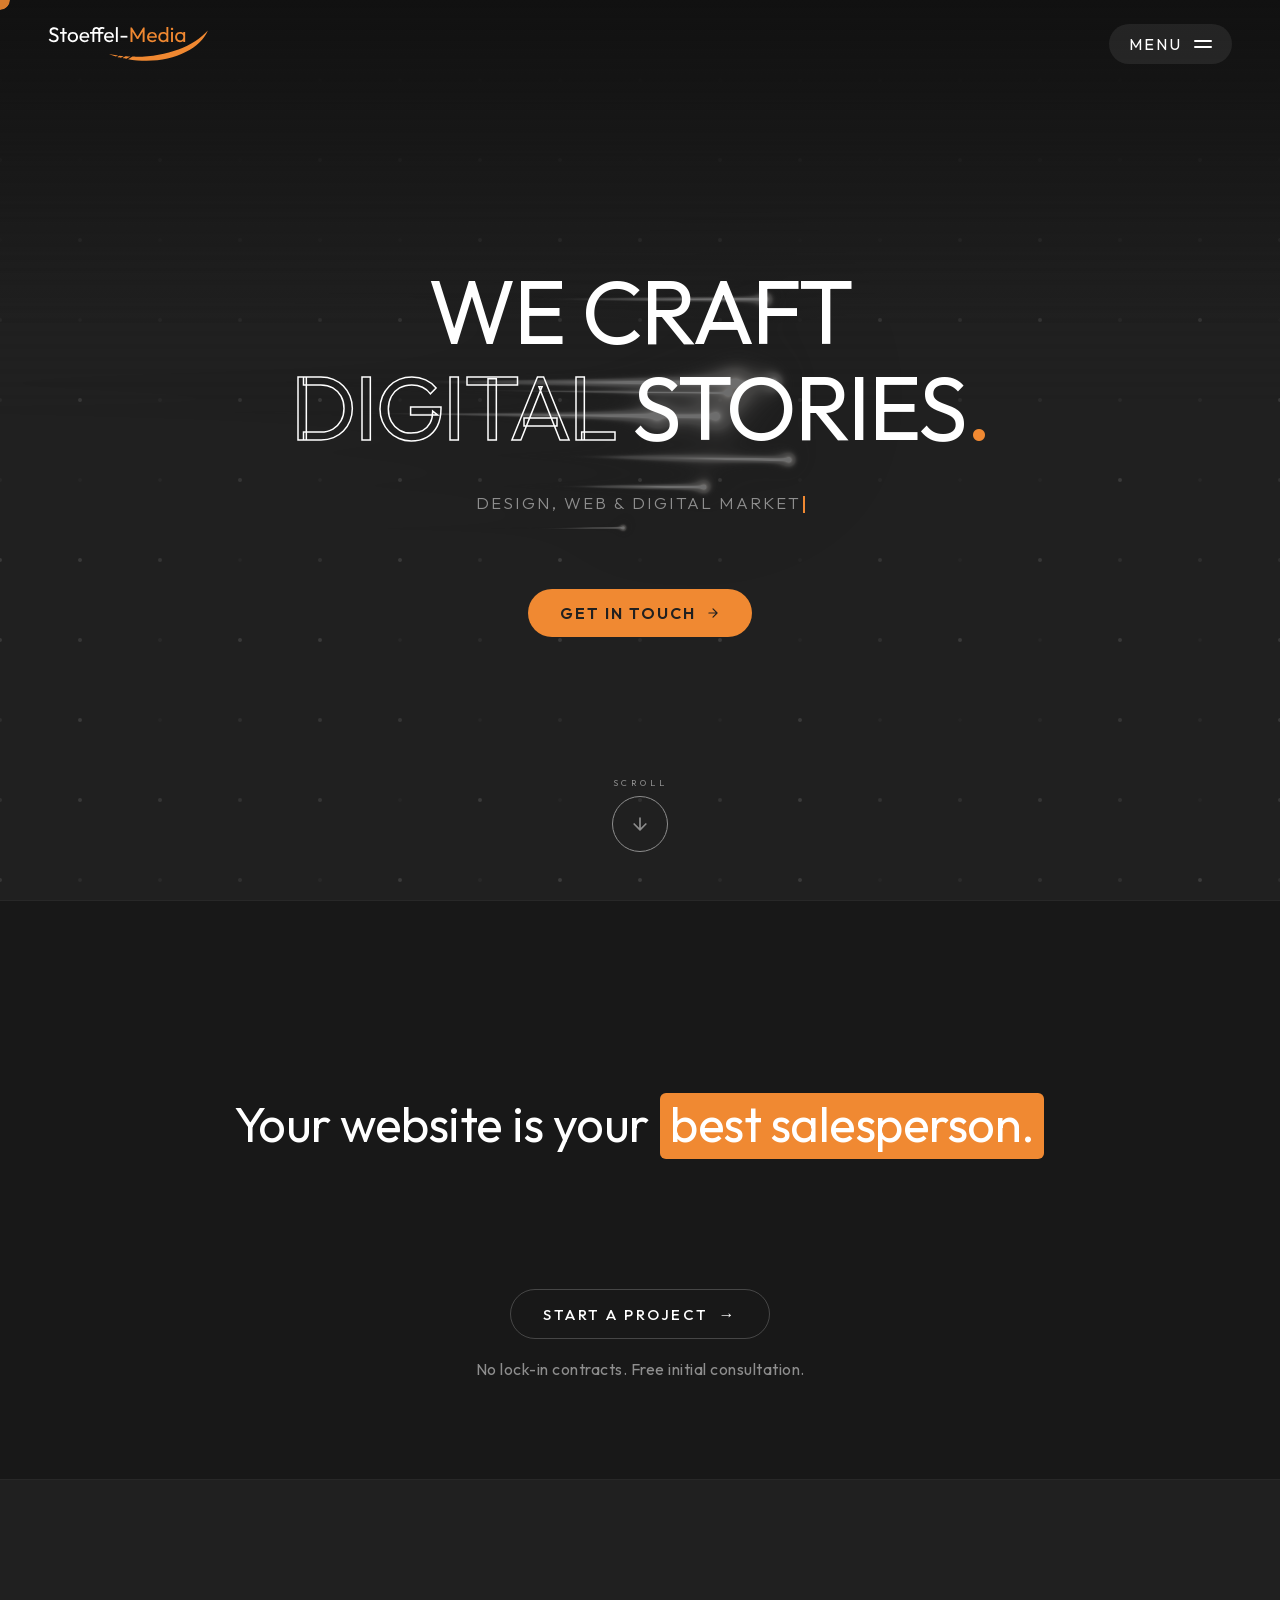
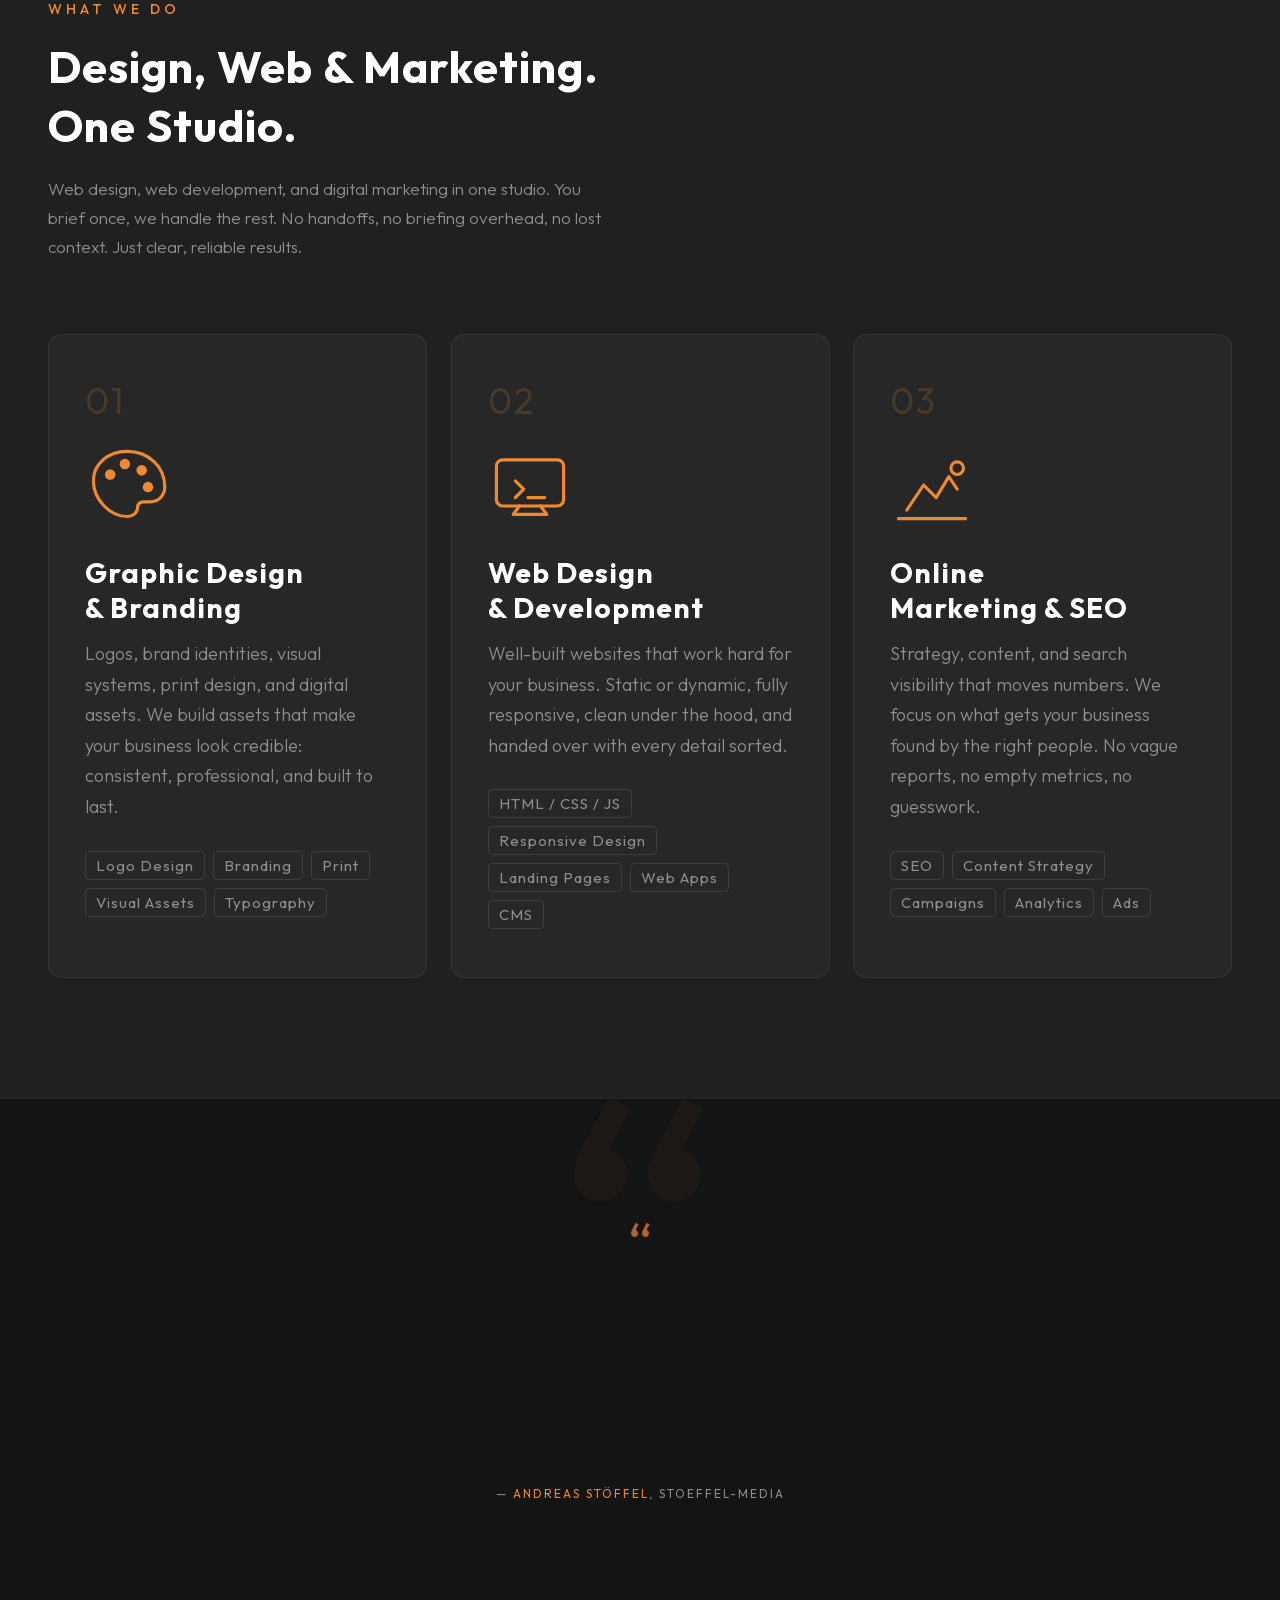
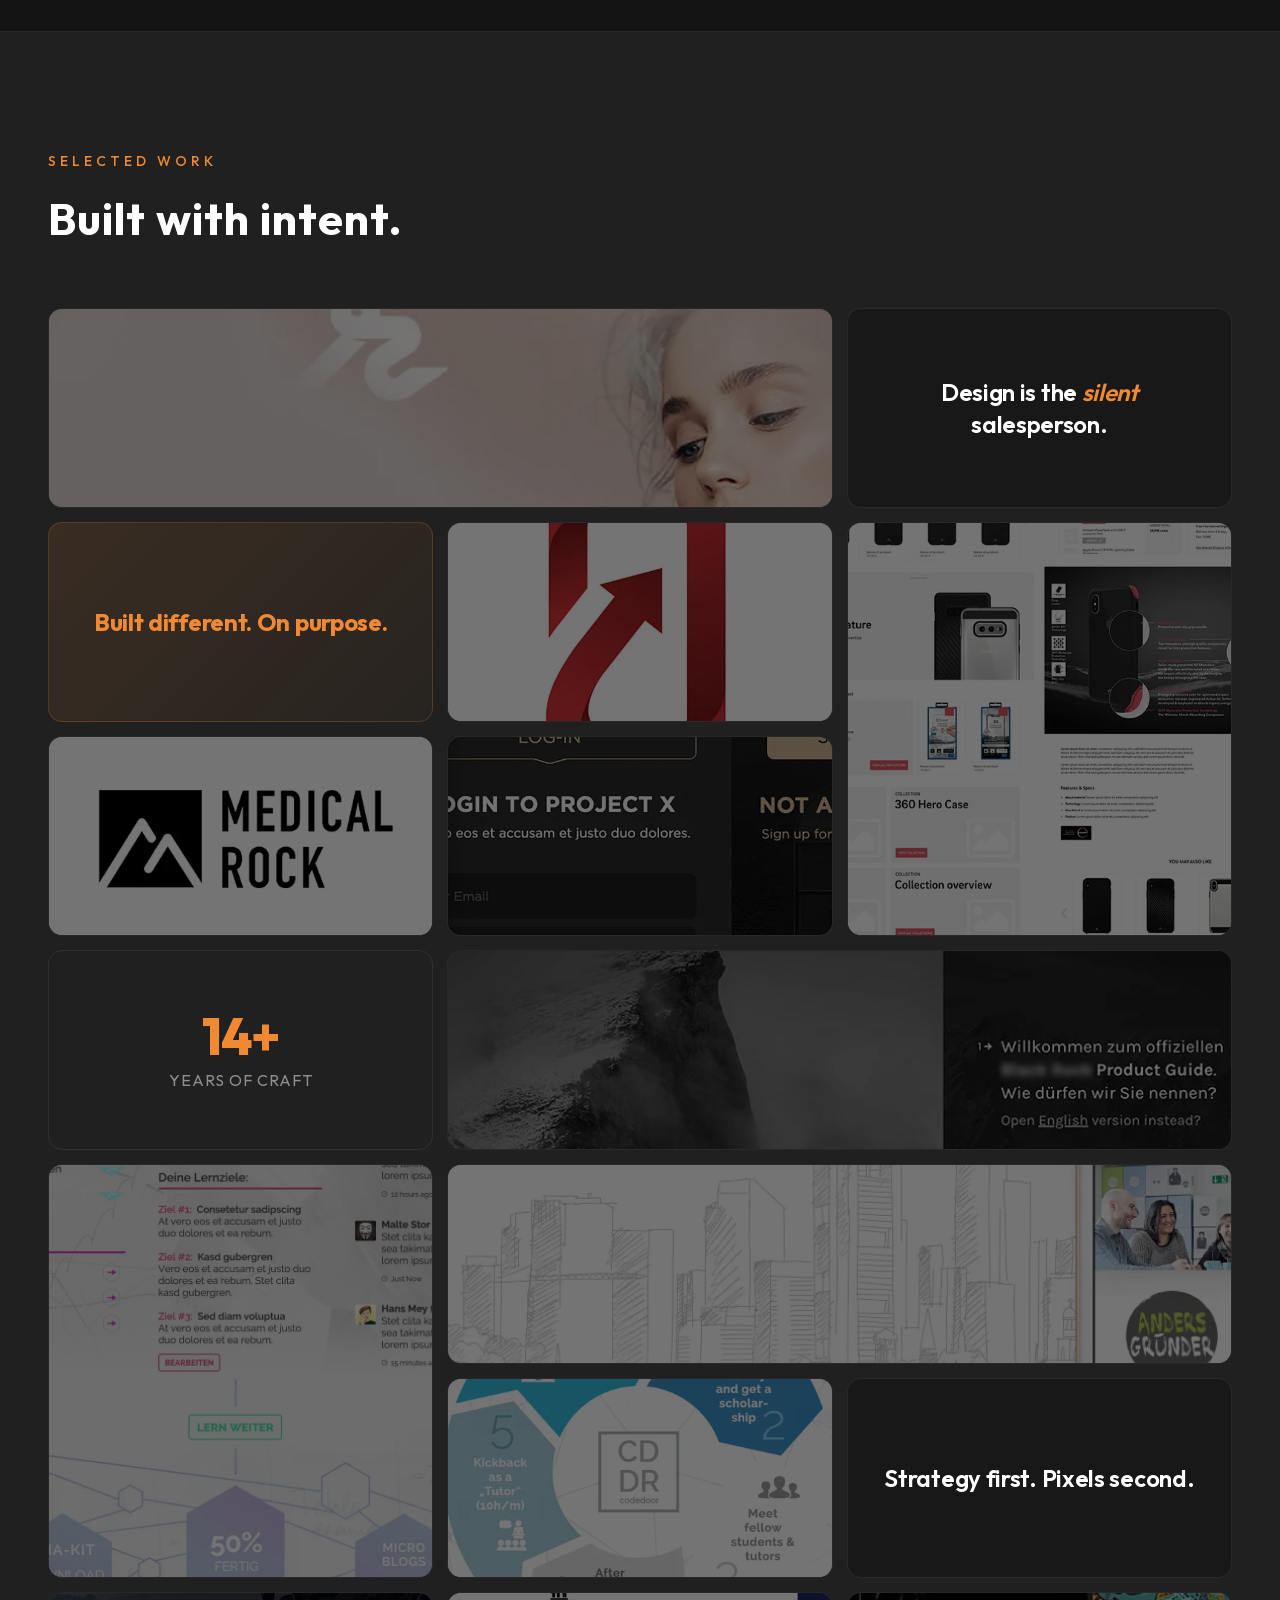
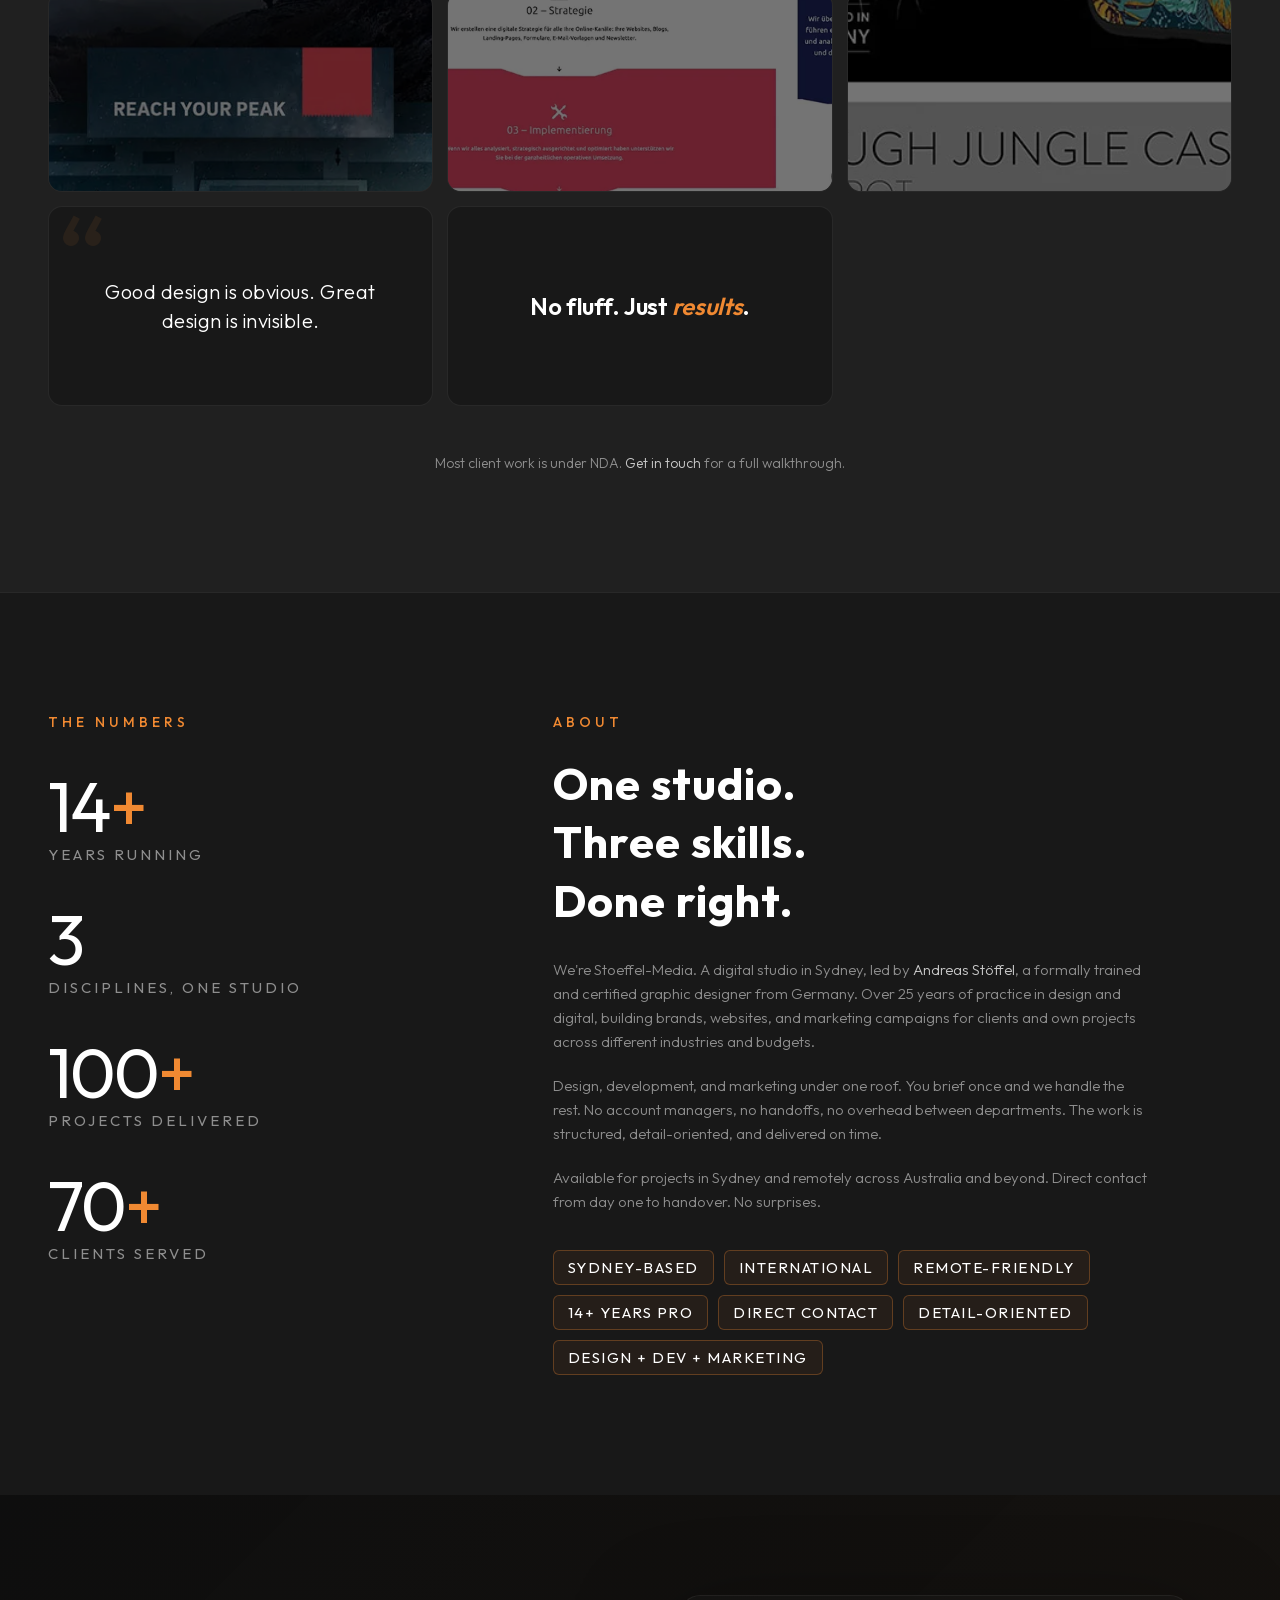
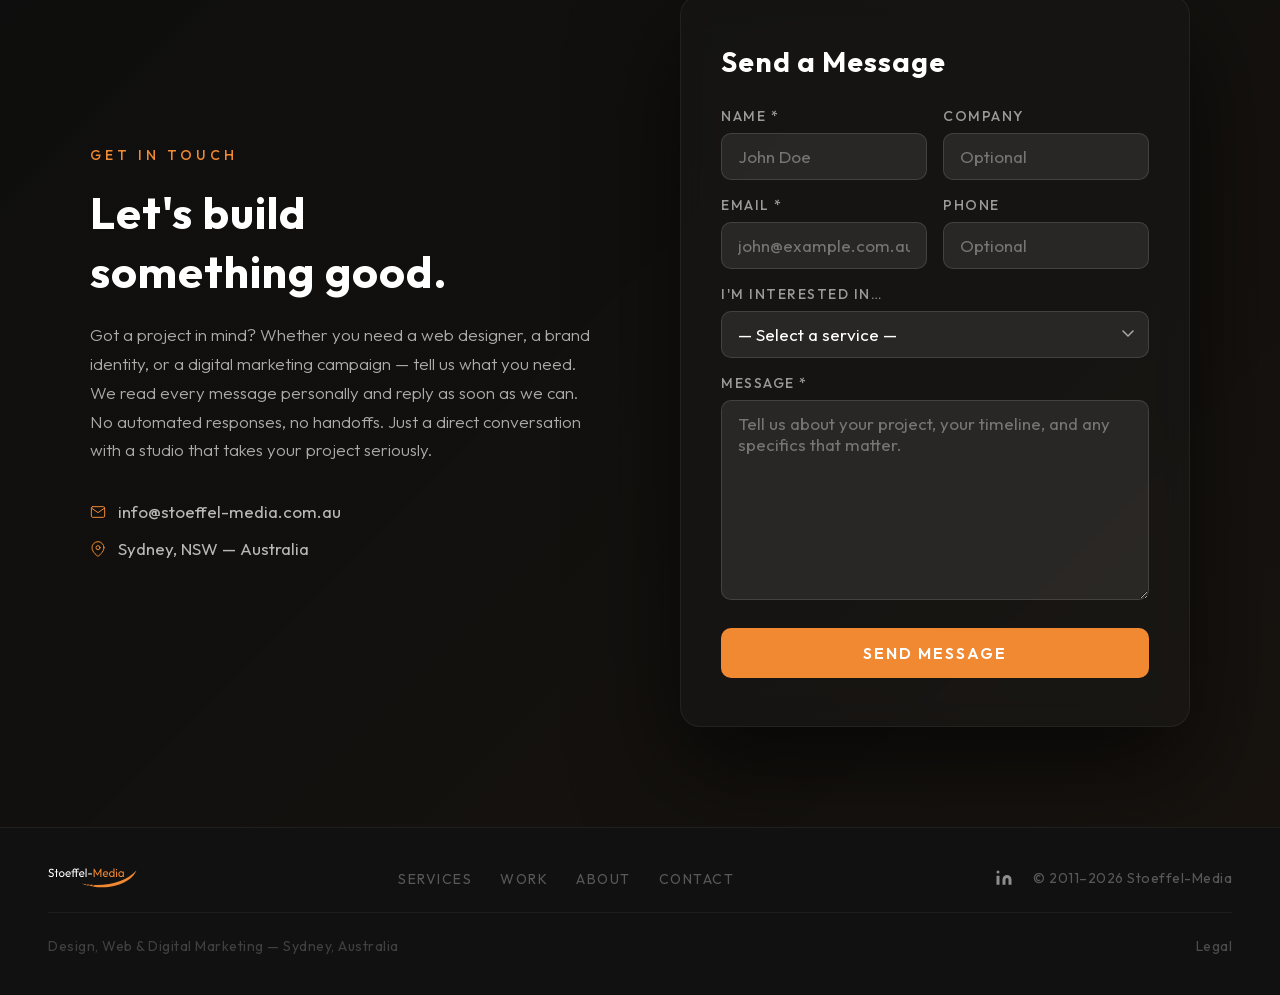
==== commit e8763634: "Performance, UX, and content updates - WebGL lazy-init via window.load to reduce TBT - Cache headers" ====
--- a/index.html
+++ b/index.html
@@ -81,7 +81,7 @@
       { "@type": "Country", "name": "Australia" }
     ],
     "sameAs": [
-      "https://www.linkedin.com/in/andreas-stoeffel-mediengestalter/"
+      "https://www.linkedin.com/in/andreas-stoffel1/"
     ],
     "hasOfferCatalog": {
       "@type": "OfferCatalog",
@@ -127,8 +127,8 @@
 
   <!-- Nav -->
   <nav class="nav" aria-label="Main navigation">
-    <a href="/" class="nav-logo hoverable" aria-label="Stoeffel-Media home"><img src="img/logo.svg" alt="Stoeffel-Media" height="28" /></a>
-    <a href="#" class="nav-logo-center hoverable" id="nav-logo-center" aria-label="Scroll to top" onclick="window.scrollTo({top:0,behavior:'smooth'});return false;"><img src="img/logo.svg" alt="Stoeffel-Media" height="18" /></a>
+    <a href="/" class="nav-logo hoverable" aria-label="Stoeffel-Media home"><img src="img/logo.svg" alt="Stoeffel-Media" width="125" height="28" /></a>
+    <a href="#" class="nav-logo-center hoverable" id="nav-logo-center" aria-label="Scroll to top" onclick="window.scrollTo({top:0,behavior:'smooth'});return false;"><img src="img/logo.svg" alt="Stoeffel-Media" width="81" height="18" /></a>
     <button class="nav-menu-btn hoverable" aria-label="Open navigation menu" aria-expanded="false">
       Menu
       <div class="hamburger" aria-hidden="true"><span></span><span></span></div>
@@ -146,6 +146,8 @@
       <li><a href="/legal" class="hoverable">Legal</a></li>
     </ul>
   </div>
+
+  <main id="main-content">
 
   <!-- Hero -->
   <section class="hero" aria-labelledby="hero-heading">
@@ -161,7 +163,10 @@
       <svg viewBox="0 0 24 24" aria-hidden="true"><path d="M5 12h14M12 5l7 7-7 7"/></svg>
     </a>
     <div class="hero-scroll" aria-hidden="true">
-      <svg viewBox="0 0 24 24"><path d="M12 5v14M5 12l7 7 7-7"/></svg>
+      <span class="hero-scroll-label">Scroll</span>
+      <div class="hero-scroll-ring">
+        <svg viewBox="0 0 24 24"><path d="M12 5v14M5 12l7 7 7-7"/></svg>
+      </div>
     </div>
   </section>
 
@@ -195,6 +200,7 @@
 
   <!-- Services -->
   <section class="services" id="services" aria-labelledby="services-title">
+    <div class="services-inner">
     <div class="services-header">
       <div class="section-label reveal">What We Do</div>
       <h2 class="section-title reveal" id="services-title">Design, Web &amp; Marketing.<br>One Studio.</h2>
@@ -266,6 +272,7 @@
       </article>
 
     </div>
+    </div>
   </section>
 
   <!-- Quote -->
@@ -294,8 +301,11 @@
       <div class="bento-item bento-wide bento-img hoverable reveal"
            data-full="img/work-samples/header_wd.jpg"
            data-alt="Jewellery Brand — Website Header">
-        <img src="img/work-samples/thumbs/header_wd.jpg"
-             alt="Jewellery Brand — Website Header" loading="lazy" />
+        <picture>
+          <source srcset="img/work-samples/thumbs/header_wd.webp" type="image/webp" />
+          <img src="img/work-samples/thumbs/header_wd.jpg"
+               alt="Jewellery Brand — Website Header" loading="lazy" width="1000" height="400" />
+        </picture>
         <div class="bento-view"><svg viewBox="0 0 24 24"><path d="M15 3h6v6M9 21H3v-6M21 3l-7 7M3 21l7-7"/></svg></div>
         <div class="bento-label"><span>Web Design</span> Jewellery Brand</div>
       </div>
@@ -312,8 +322,11 @@
       <div class="bento-item bento-img hoverable reveal"
            data-full="img/work-samples/logo_apptainment.jpg"
            data-alt="APPtainment — Logo Design">
-        <img src="img/work-samples/thumbs/logo_apptainment.jpg"
-             alt="APPtainment — Logo Design" loading="lazy" />
+        <picture>
+          <source srcset="img/work-samples/thumbs/logo_apptainment.webp" type="image/webp" />
+          <img src="img/work-samples/thumbs/logo_apptainment.jpg"
+               alt="APPtainment — Logo Design" loading="lazy" width="1000" height="741" />
+        </picture>
         <div class="bento-view"><svg viewBox="0 0 24 24"><path d="M15 3h6v6M9 21H3v-6M21 3l-7 7M3 21l7-7"/></svg></div>
         <div class="bento-label"><span>Branding</span> APPtainment</div>
       </div>
@@ -321,8 +334,11 @@
       <div class="bento-item bento-img bento-tall hoverable reveal"
            data-full="img/work-samples/website-concept.png"
            data-alt="E-Commerce Concept — Web Design">
-        <img src="img/work-samples/thumbs/website-concept.png"
-             alt="E-Commerce Concept — Web Design" loading="lazy" />
+        <picture>
+          <source srcset="img/work-samples/thumbs/website-concept.webp" type="image/webp" />
+          <img src="img/work-samples/thumbs/website-concept.png"
+               alt="E-Commerce Concept — Web Design" loading="lazy" width="800" height="1167" />
+        </picture>
         <div class="bento-view"><svg viewBox="0 0 24 24"><path d="M15 3h6v6M9 21H3v-6M21 3l-7 7M3 21l7-7"/></svg></div>
         <div class="bento-label"><span>Web Design</span> E-Commerce Concept</div>
       </div>
@@ -331,8 +347,11 @@
       <div class="bento-item bento-img hoverable reveal"
            data-full="img/work-samples/log_medical-rock.png"
            data-alt="Medical Rock — Logo Design">
-        <img src="img/work-samples/thumbs/log_medical-rock.png"
-             alt="Medical Rock — Logo Design" loading="lazy" />
+        <picture>
+          <source srcset="img/work-samples/thumbs/log_medical-rock.webp" type="image/webp" />
+          <img src="img/work-samples/thumbs/log_medical-rock.png"
+               alt="Medical Rock — Logo Design" loading="lazy" width="800" height="800" />
+        </picture>
         <div class="bento-view"><svg viewBox="0 0 24 24"><path d="M15 3h6v6M9 21H3v-6M21 3l-7 7M3 21l7-7"/></svg></div>
         <div class="bento-label"><span>Branding</span> Medical Rock</div>
       </div>
@@ -340,8 +359,11 @@
       <div class="bento-item bento-img hoverable reveal"
            data-full="img/work-samples/login-signup_modal.jpg"
            data-alt="Project X — Login Modal">
-        <img src="img/work-samples/thumbs/login-signup_modal.jpg"
-             alt="Project X — Login Modal" loading="lazy" />
+        <picture>
+          <source srcset="img/work-samples/thumbs/login-signup_modal.webp" type="image/webp" />
+          <img src="img/work-samples/thumbs/login-signup_modal.jpg"
+               alt="Project X — Login Modal" loading="lazy" width="919" height="720" />
+        </picture>
         <div class="bento-view"><svg viewBox="0 0 24 24"><path d="M15 3h6v6M9 21H3v-6M21 3l-7 7M3 21l7-7"/></svg></div>
         <div class="bento-label"><span>UI Design</span> Project X</div>
       </div>
@@ -355,8 +377,11 @@
       <div class="bento-item bento-wide bento-img hoverable reveal"
            data-full="img/work-samples/website_asset.jpg"
            data-alt="Product Guide — Web Design">
-        <img src="img/work-samples/thumbs/website_asset.jpg"
-             alt="Product Guide — Web Design" loading="lazy" />
+        <picture>
+          <source srcset="img/work-samples/thumbs/website_asset.webp" type="image/webp" />
+          <img src="img/work-samples/thumbs/website_asset.jpg"
+               alt="Product Guide — Web Design" loading="lazy" width="1200" height="653" />
+        </picture>
         <div class="bento-view"><svg viewBox="0 0 24 24"><path d="M15 3h6v6M9 21H3v-6M21 3l-7 7M3 21l7-7"/></svg></div>
         <div class="bento-label"><span>Web Design</span> Product Guide</div>
       </div>
@@ -365,8 +390,11 @@
       <div class="bento-item bento-img bento-tall hoverable reveal"
            data-full="img/work-samples/website_ccls.jpg"
            data-alt="Creative Learning Space — Website">
-        <img src="img/work-samples/thumbs/website_ccls.jpg"
-             alt="Creative Learning Space — Website" loading="lazy" />
+        <picture>
+          <source srcset="img/work-samples/thumbs/website_ccls.webp" type="image/webp" />
+          <img src="img/work-samples/thumbs/website_ccls.jpg"
+               alt="Creative Learning Space — Website" loading="lazy" width="1200" height="2200" />
+        </picture>
         <div class="bento-view"><svg viewBox="0 0 24 24"><path d="M15 3h6v6M9 21H3v-6M21 3l-7 7M3 21l7-7"/></svg></div>
         <div class="bento-label"><span>Web Design</span> Creative Learning Space</div>
       </div>
@@ -374,8 +402,11 @@
       <div class="bento-item bento-wide bento-img hoverable reveal"
            data-full="img/work-samples/teaser_sil.jpg"
            data-alt="Social Impact Lab — App Teaser">
-        <img src="img/work-samples/thumbs/teaser_sil.jpg"
-             alt="Social Impact Lab — App Teaser" loading="lazy" />
+        <picture>
+          <source srcset="img/work-samples/thumbs/teaser_sil.webp" type="image/webp" />
+          <img src="img/work-samples/thumbs/teaser_sil.jpg"
+               alt="Social Impact Lab — App Teaser" loading="lazy" width="1200" height="717" />
+        </picture>
         <div class="bento-view"><svg viewBox="0 0 24 24"><path d="M15 3h6v6M9 21H3v-6M21 3l-7 7M3 21l7-7"/></svg></div>
         <div class="bento-label"><span>App Design</span> Social Impact Lab</div>
       </div>
@@ -384,8 +415,11 @@
       <div class="bento-item bento-img hoverable reveal"
            data-full="img/work-samples/infographic_cd.png"
            data-alt="Codedoor — Infographic">
-        <img src="img/work-samples/thumbs/infographic_cd.png"
-             alt="Codedoor — Infographic" loading="lazy" />
+        <picture>
+          <source srcset="img/work-samples/thumbs/infographic_cd.webp" type="image/webp" />
+          <img src="img/work-samples/thumbs/infographic_cd.png"
+               alt="Codedoor — Infographic" loading="lazy" width="825" height="806" />
+        </picture>
         <div class="bento-view"><svg viewBox="0 0 24 24"><path d="M15 3h6v6M9 21H3v-6M21 3l-7 7M3 21l7-7"/></svg></div>
         <div class="bento-label"><span>Graphic Design</span> Codedoor</div>
       </div>
@@ -398,8 +432,11 @@
       <div class="bento-item bento-img hoverable reveal"
            data-full="img/work-samples/sm_post.jpg"
            data-alt="Trade Fair Campaign — Social Media">
-        <img src="img/work-samples/thumbs/sm_post.jpg"
-             alt="Trade Fair Campaign — Social Media" loading="lazy" />
+        <picture>
+          <source srcset="img/work-samples/thumbs/sm_post.webp" type="image/webp" />
+          <img src="img/work-samples/thumbs/sm_post.jpg"
+               alt="Trade Fair Campaign — Social Media" loading="lazy" width="600" height="766" />
+        </picture>
         <div class="bento-view"><svg viewBox="0 0 24 24"><path d="M15 3h6v6M9 21H3v-6M21 3l-7 7M3 21l7-7"/></svg></div>
         <div class="bento-label"><span>Marketing</span> Trade Fair Campaign</div>
       </div>
@@ -407,8 +444,11 @@
       <div class="bento-item bento-img hoverable reveal"
            data-full="img/work-samples/website_agency.jpg"
            data-alt="Growth Marketing Agency — Website">
-        <img src="img/work-samples/thumbs/website_agency.jpg"
-             alt="Growth Marketing Agency — Website" loading="lazy" />
+        <picture>
+          <source srcset="img/work-samples/thumbs/website_agency.webp" type="image/webp" />
+          <img src="img/work-samples/thumbs/website_agency.jpg"
+               alt="Growth Marketing Agency — Website" loading="lazy" width="800" height="1215" />
+        </picture>
         <div class="bento-view"><svg viewBox="0 0 24 24"><path d="M15 3h6v6M9 21H3v-6M21 3l-7 7M3 21l7-7"/></svg></div>
         <div class="bento-label"><span>Web Design</span> Marketing Agency</div>
       </div>
@@ -416,8 +456,11 @@
       <div class="bento-item bento-img hoverable reveal"
            data-full="img/work-samples/sm_wd.jpg"
            data-alt="Social Media — Product Teaser">
-        <img src="img/work-samples/thumbs/sm_wd.jpg"
-             alt="Social Media — Product Teaser" loading="lazy" />
+        <picture>
+          <source srcset="img/work-samples/thumbs/sm_wd.webp" type="image/webp" />
+          <img src="img/work-samples/thumbs/sm_wd.jpg"
+               alt="Social Media — Product Teaser" loading="lazy" width="492" height="1000" />
+        </picture>
         <div class="bento-view"><svg viewBox="0 0 24 24"><path d="M15 3h6v6M9 21H3v-6M21 3l-7 7M3 21l7-7"/></svg></div>
         <div class="bento-label"><span>Social Media</span> Product Teaser</div>
       </div>
@@ -488,7 +531,7 @@
         <div class="section-label reveal">About</div>
         <h2 class="section-title reveal" id="about-title">One studio.<br>Three skills.<br>Done right.</h2>
         <div class="about-bio reveal reveal-delay-1">
-          <p>We're Stoeffel-Media. A digital studio in Sydney, led by <a href="https://www.linkedin.com/in/andreas-stoeffel-mediengestalter/" target="_blank" rel="noopener noreferrer" class="about-name-link hoverable">Andreas Stöffel</a>, a formally trained and certified graphic designer from Germany. Over 25 years of practice in design and digital, building brands, websites, and marketing campaigns for clients and own projects across different industries and budgets.</p>
+          <p>We're Stoeffel-Media. A digital studio in Sydney, led by <a href="https://www.linkedin.com/in/andreas-stoffel1/" target="_blank" rel="noopener noreferrer" class="about-name-link hoverable">Andreas Stöffel</a>, a formally trained and certified graphic designer from Germany. Over 25 years of practice in design and digital, building brands, websites, and marketing campaigns for clients and own projects across different industries and budgets.</p>
           <p>Design, development, and marketing under one roof. You brief once and we handle the rest. No account managers, no handoffs, no overhead between departments. The work is structured, detail-oriented, and delivered on time.</p>
           <p>Available for projects in Sydney and remotely across Australia and beyond. Direct contact from day one to handover. No surprises.</p>
         </div>
@@ -589,21 +632,24 @@
           </div>
 
           <button type="submit" class="form-submit hoverable">Send Message</button>
-          <p class="recaptcha-notice">Protected by reCAPTCHA &mdash; <a href="https://policies.google.com/privacy" target="_blank" rel="noopener noreferrer">Privacy</a> &amp; <a href="https://policies.google.com/terms" target="_blank" rel="noopener noreferrer">Terms</a></p>
-          <div class="form-message" role="alert" aria-live="polite"></div>
 
         </form>
       </div>
 
     </div>
   </section>
+
+  <!-- Toast notification -->
+  <div class="toast" id="toast" role="alert" aria-live="polite" aria-atomic="true"></div>
+
+  </main>
 
   <!-- Footer -->
   <footer class="footer">
     <div class="footer-inner">
 
       <a href="#" class="footer-logo hoverable" aria-label="Scroll to top" onclick="window.scrollTo({top:0,behavior:'smooth'});return false;">
-        <img src="img/logo.svg" alt="Stoeffel-Media" height="20" />
+        <img src="img/logo.svg" alt="Stoeffel-Media" width="90" height="20" />
       </a>
 
       <ul class="footer-nav" aria-label="Footer navigation">
@@ -615,7 +661,7 @@
 
       <div class="footer-right">
         <div class="footer-social">
-          <a href="https://www.linkedin.com/in/andreas-stoeffel-mediengestalter/" target="_blank" rel="noopener noreferrer" class="hoverable" aria-label="LinkedIn profile">
+          <a href="https://www.linkedin.com/in/andreas-stoffel1/" target="_blank" rel="noopener noreferrer" class="hoverable" aria-label="LinkedIn profile">
             <svg viewBox="0 0 24 24" aria-hidden="true"><path d="M16 8a6 6 0 0 1 6 6v7h-4v-7a2 2 0 0 0-2-2 2 2 0 0 0-2 2v7h-4v-7a6 6 0 0 1 6-6zM2 9h4v12H2z"/><circle cx="4" cy="4" r="2"/></svg>
           </a>
         </div>
--- a/css/style.css
+++ b/css/style.css
@@ -478,25 +478,44 @@
   position: absolute;
   bottom: 48px;
   left: 50%;
-  transform: translateX(-50%);
-  width: 40px;
-  height: 40px;
+  transform: translateX(-50%) translateY(-15px);
+  display: flex;
+  flex-direction: column;
+  align-items: center;
+  gap: 8px;
+  opacity: 0;
+  animation: scrollFadeDown 0.7s cubic-bezier(0.16, 1, 0.3, 1) 3s forwards;
+}
+
+.hero-scroll-label {
+  font-family: var(--font-body);
+  font-size: 9px;
+  letter-spacing: 0.4em;
+  text-transform: uppercase;
+  color: var(--text-secondary);
+  width: 56px;
+  text-align: center;
+}
+
+.hero-scroll-ring {
+  width: 56px;
+  height: 56px;
   border: 1px solid var(--text-secondary);
   border-radius: 50%;
   display: flex;
   align-items: center;
   justify-content: center;
-  animation: bounce 2s ease infinite, scaleIn 0.6s cubic-bezier(0.16, 1, 0.3, 1) 1.3s both;
-  opacity: 0;
+  animation: bounceY 2s ease 3.7s infinite;
 }
 
 .hero-scroll svg {
-  width: 14px;
-  height: 14px;
+  width: 20px;
+  height: 20px;
   stroke: var(--text-secondary);
   fill: none;
   stroke-width: 2;
   stroke-linecap: round;
+  stroke-linejoin: round;
 }
 
 /* Section defaults */
@@ -663,6 +682,11 @@
   z-index: 2;
   background: var(--bg);
   padding: 120px 48px;
+}
+
+.services-inner {
+  max-width: 1500px;
+  margin: 0 auto;
 }
 
 .services-header {
@@ -1655,27 +1679,35 @@
   text-decoration: underline;
 }
 
-.form-message {
-  margin-top: 20px;
-  padding: 12px 16px;
-  border-left: 3px solid transparent;
-  font-size: 18px;
-  font-weight: 400;
+.toast {
+  position: fixed;
+  top: 24px;
+  right: 24px;
+  z-index: 9999;
+  max-width: 360px;
+  padding: 14px 20px;
+  border-radius: 8px;
+  font-family: var(--font-body);
+  font-size: 17px;
   line-height: 1.5;
-  display: none;
-}
-
-.form-message.success {
-  border-left-color: var(--accent);
-  color: var(--accent);
-  display: block;
-}
-
-.form-message.error {
-  border-left-color: #e05252;
-  color: #e05252;
-  display: block;
-}
+  color: #ffffff;
+  background: #2e2e2e;
+  border-left: 4px solid transparent;
+  box-shadow: 0 8px 32px rgba(0,0,0,0.4);
+  opacity: 0;
+  transform: translateX(calc(100% + 32px));
+  transition: opacity 0.35s ease, transform 0.35s cubic-bezier(0.16, 1, 0.3, 1);
+  pointer-events: none;
+}
+
+.toast.toast--visible {
+  opacity: 1;
+  transform: translateX(0);
+  pointer-events: auto;
+}
+
+.toast.toast--success { border-left-color: var(--accent); }
+.toast.toast--error   { border-left-color: #e05252; }
 
 /* Footer */
 .footer {
@@ -1856,14 +1888,14 @@
   to   { opacity: 1; transform: translateY(0); }
 }
 
-@keyframes scaleIn {
-  from { opacity: 0; transform: translateX(-50%) scale(0.8); }
-  to   { opacity: 1; transform: translateX(-50%) scale(1); }
-}
-
-@keyframes bounce {
-  0%, 100% { transform: translateX(-50%) translateY(0); }
-  50%       { transform: translateX(-50%) translateY(8px); }
+@keyframes scrollFadeDown {
+  from { opacity: 0; transform: translateX(-50%) translateY(-15px); }
+  to   { opacity: 1; transform: translateX(-50%) translateY(0); }
+}
+
+@keyframes bounceY {
+  0%, 100% { transform: translateY(0); }
+  50%       { transform: translateY(8px); }
 }
 
 @keyframes stmtEnter {
@@ -1932,6 +1964,28 @@
   /* Hero */
   .hero { padding: 0 24px; min-height: 100svh; }
   .hero-heading { line-height: 1.08; }
+  .hero-scroll-ring { width: 39px; height: 39px; }
+  .hero-scroll svg { width: 14px; height: 14px; }
+  .hero-scroll-label { font-size: 6px; width: 39px; }
+  .hero-scroll { gap: 6px; }
+
+  /* Toast — bottom full-width on mobile */
+  .toast {
+    top: auto;
+    bottom: 0;
+    right: 0;
+    left: 0;
+    max-width: 100%;
+    border-radius: 8px 8px 0 0;
+    border-left: none;
+    border-top: 4px solid transparent;
+    font-size: 17px;
+    padding: 20px 24px;
+    transform: translateY(100%);
+  }
+  .toast.toast--visible { transform: translateY(0); }
+  .toast.toast--success { border-top-color: var(--accent); }
+  .toast.toast--error   { border-top-color: #e05252; }
 
   /* Statements */
   .statements { padding: 80px 24px; }
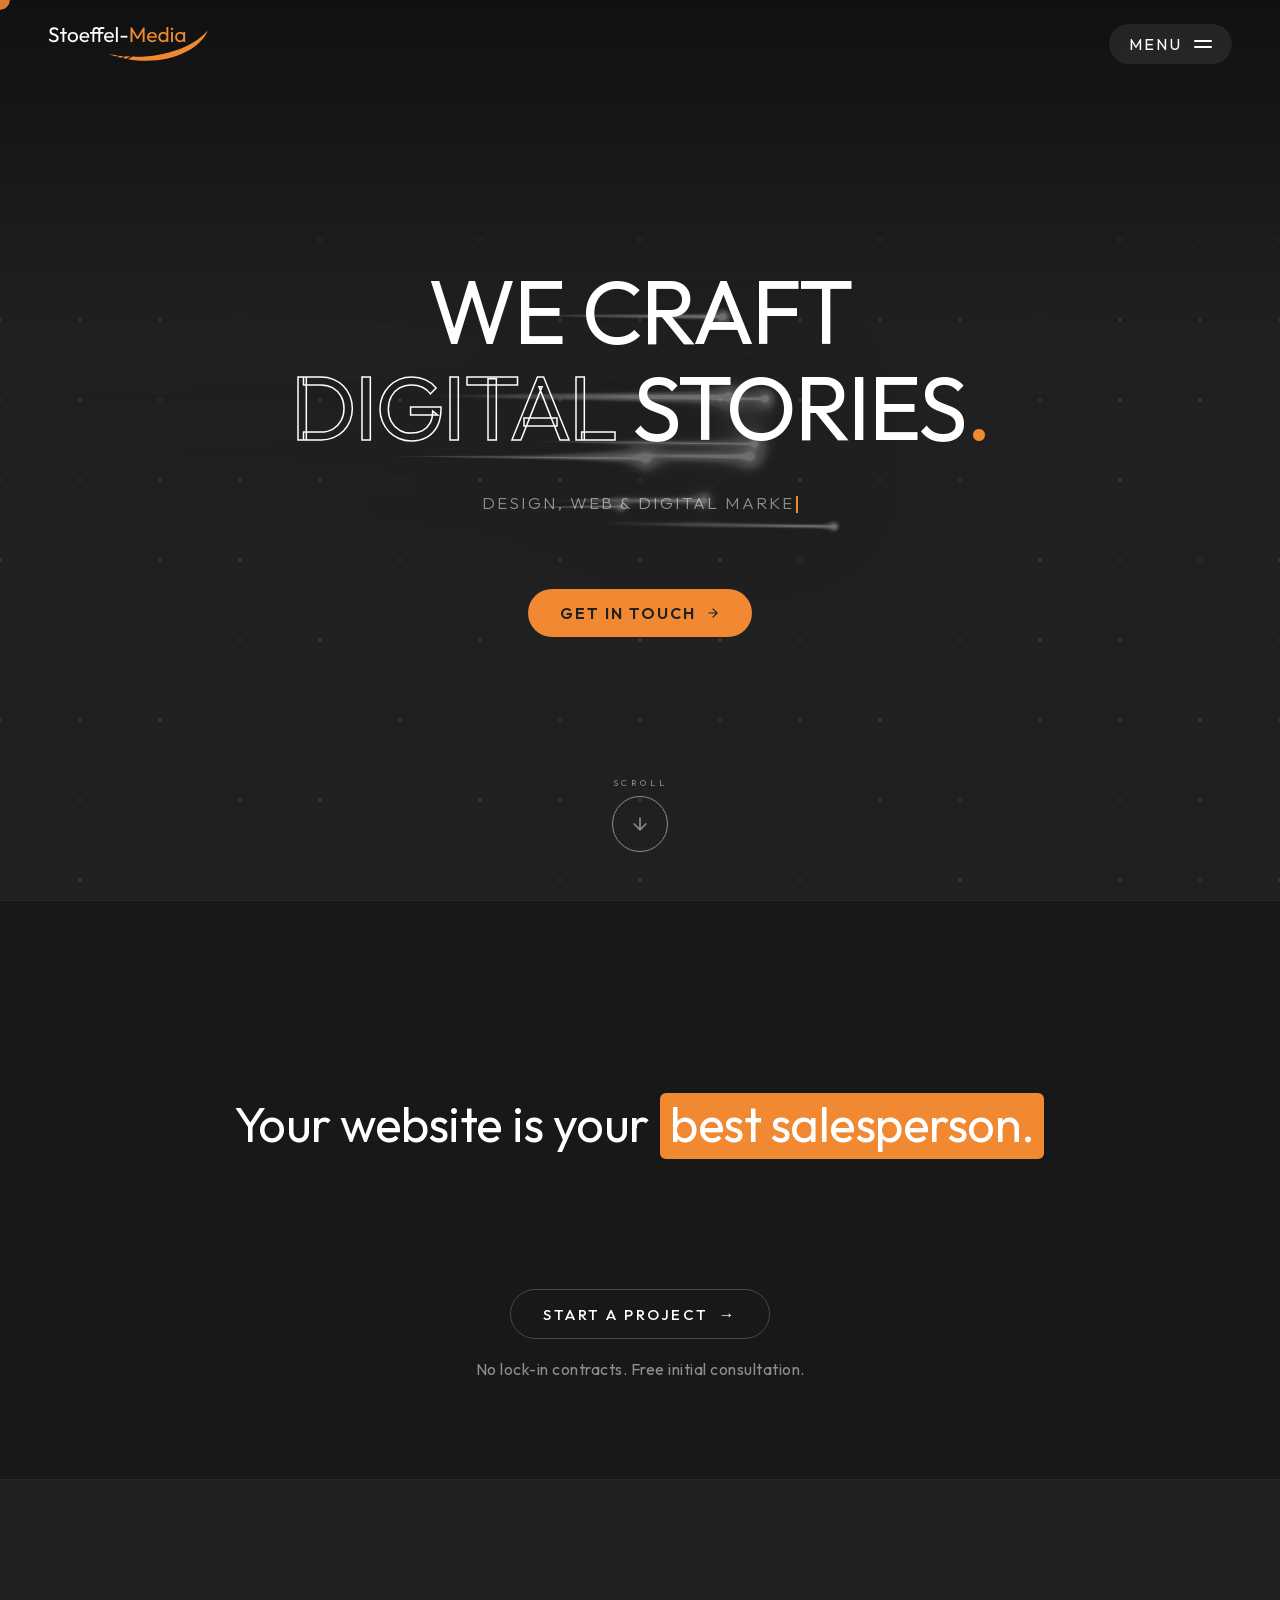
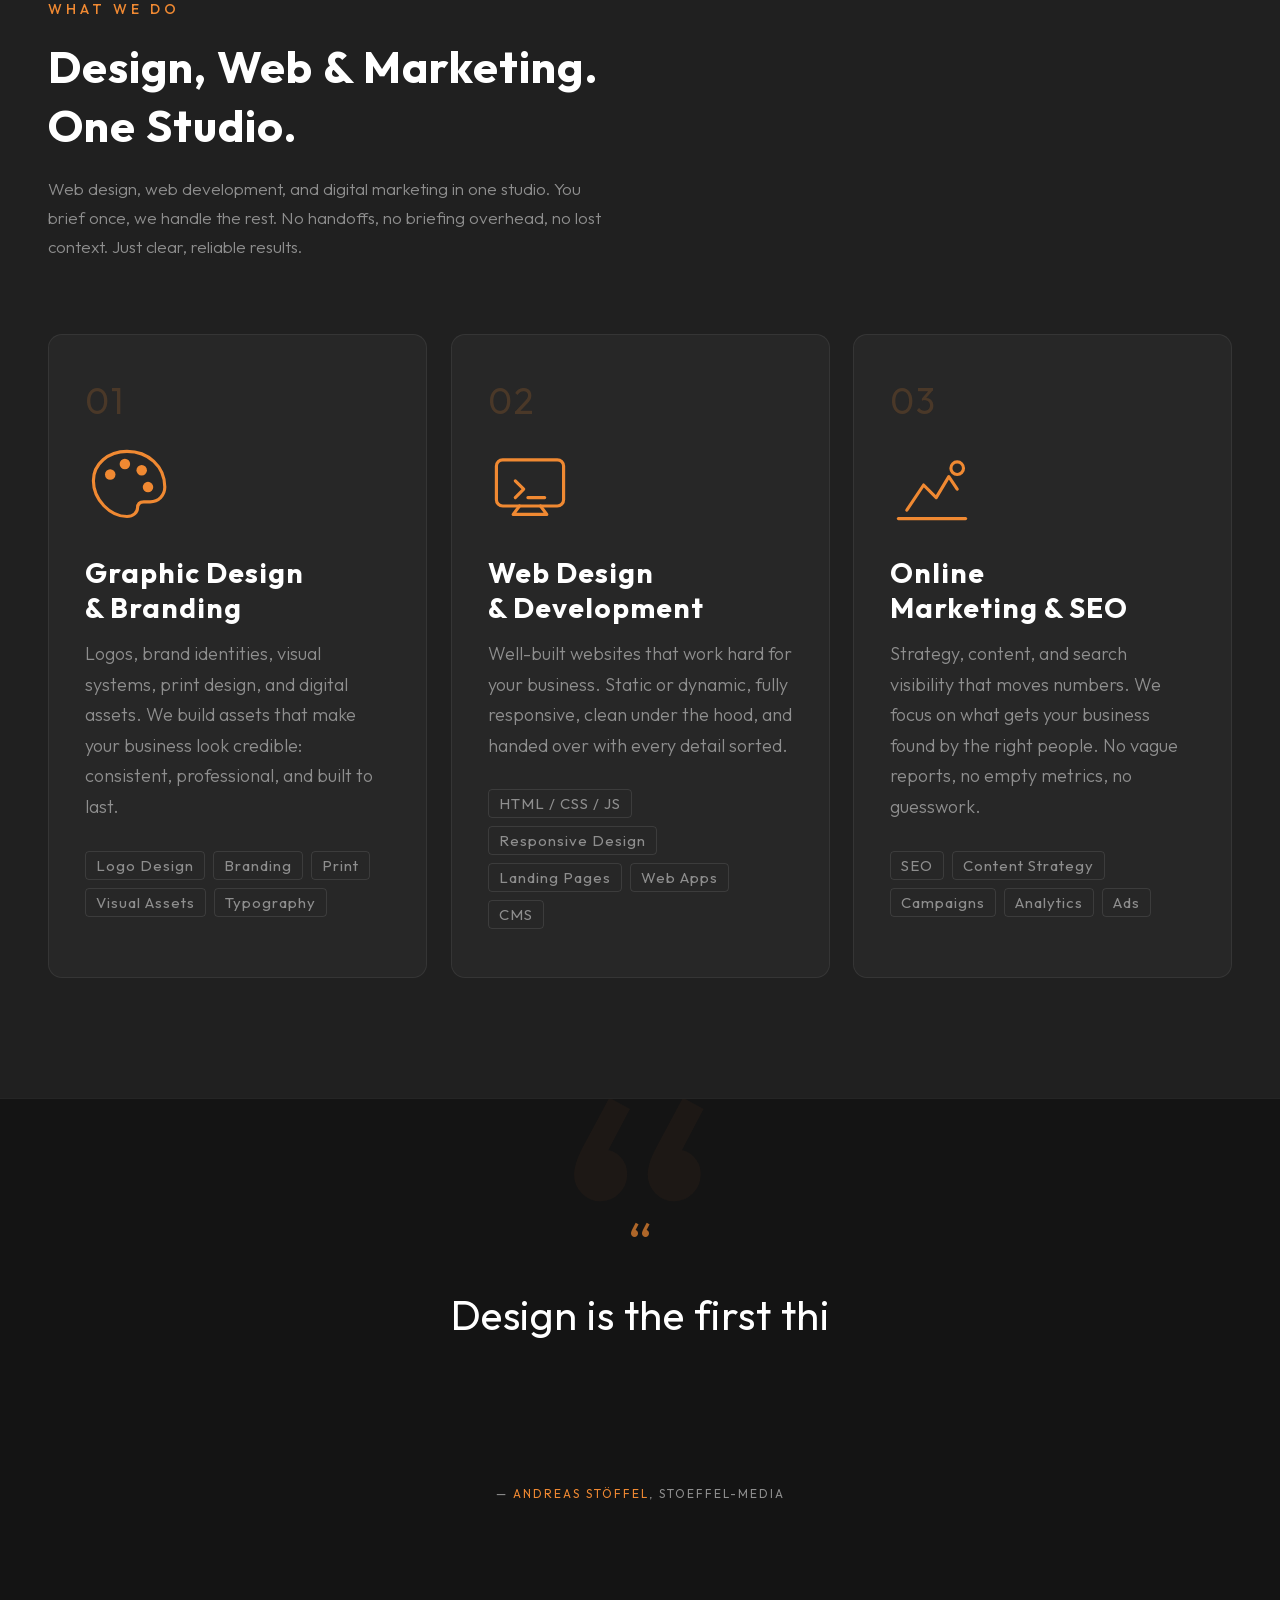
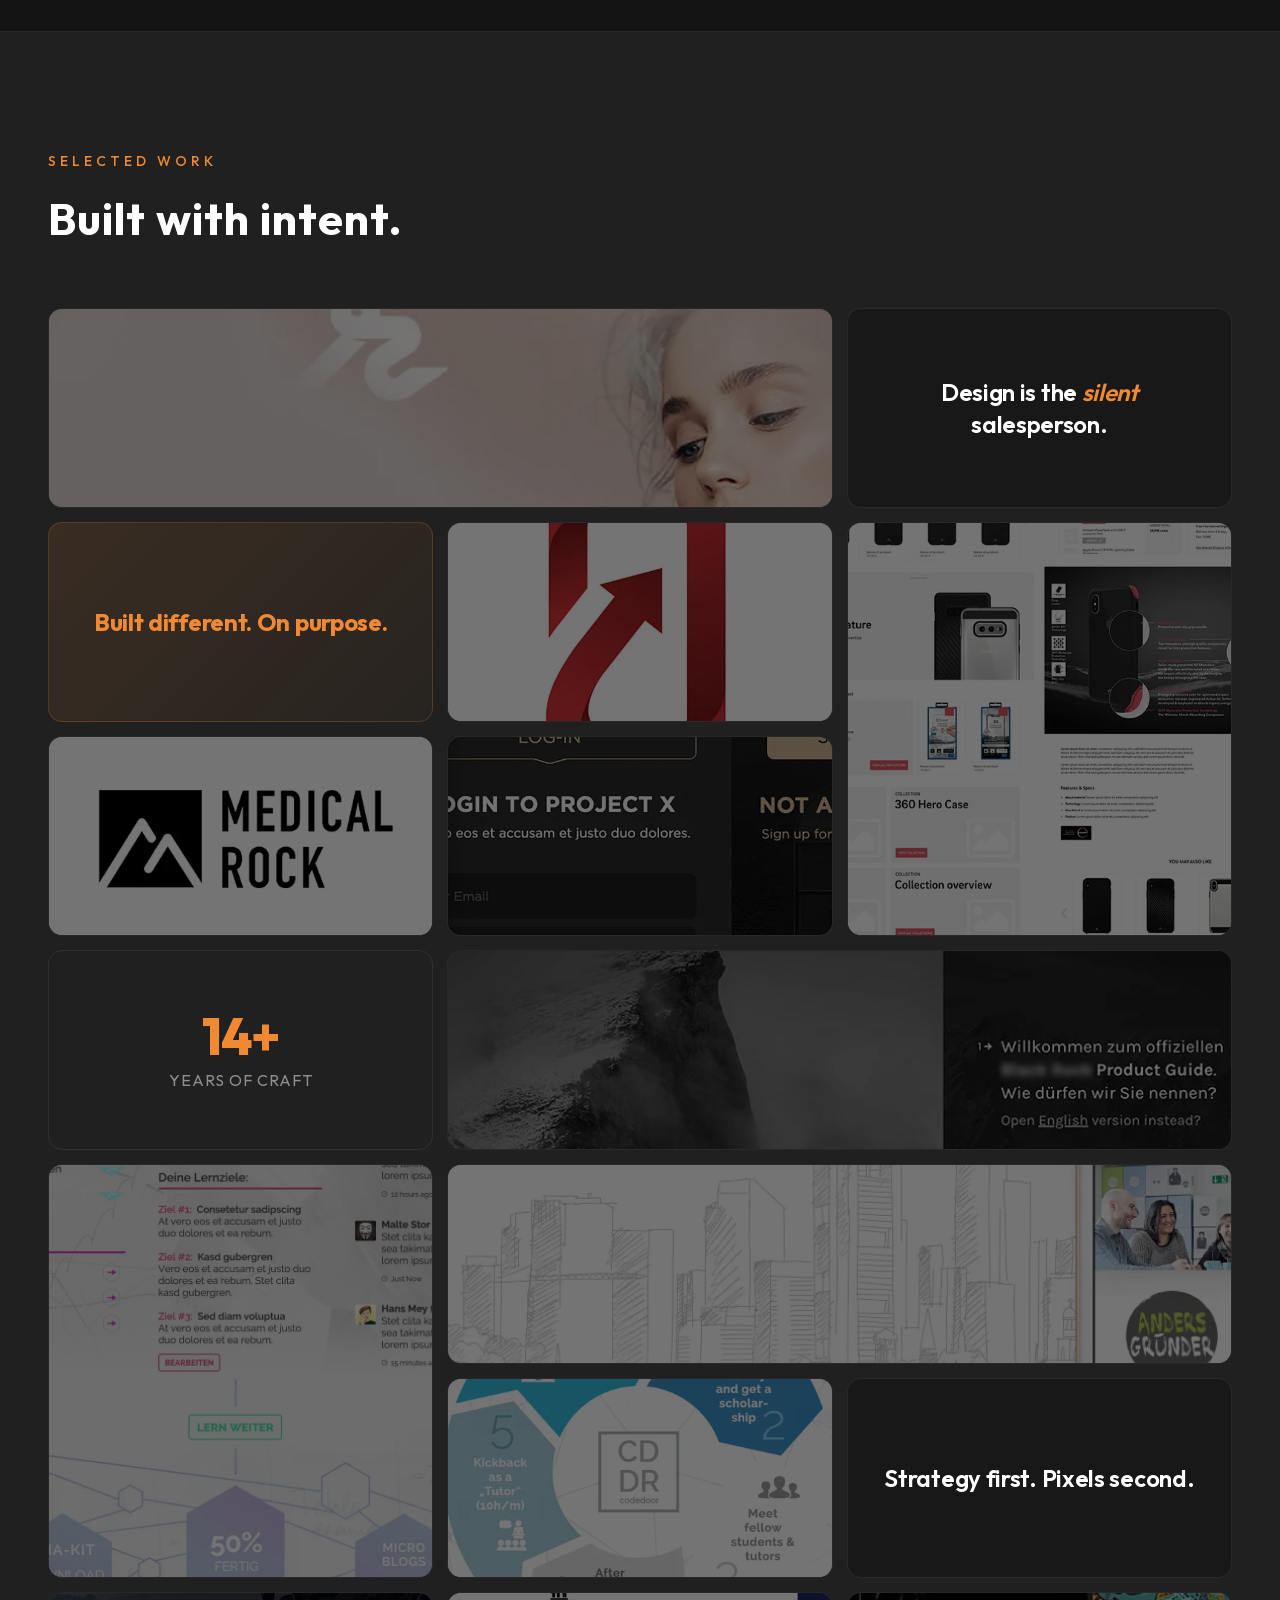
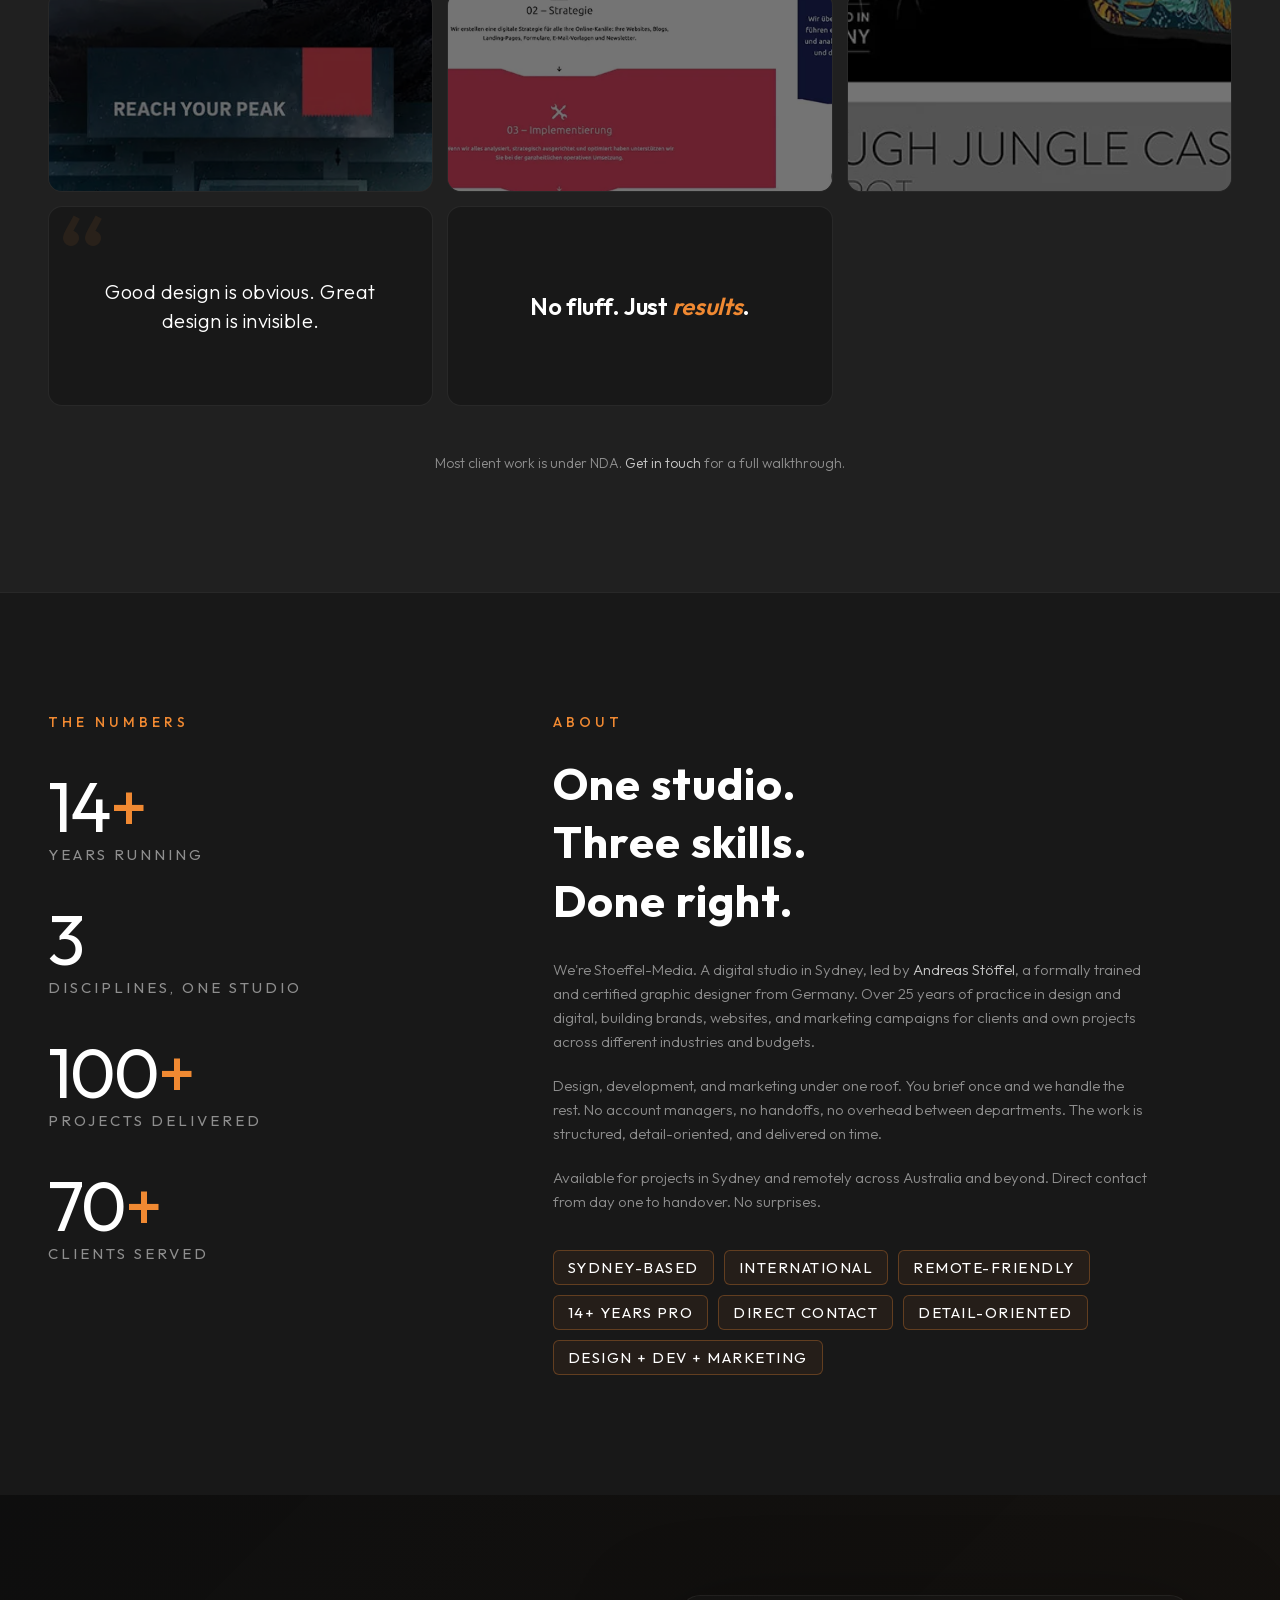
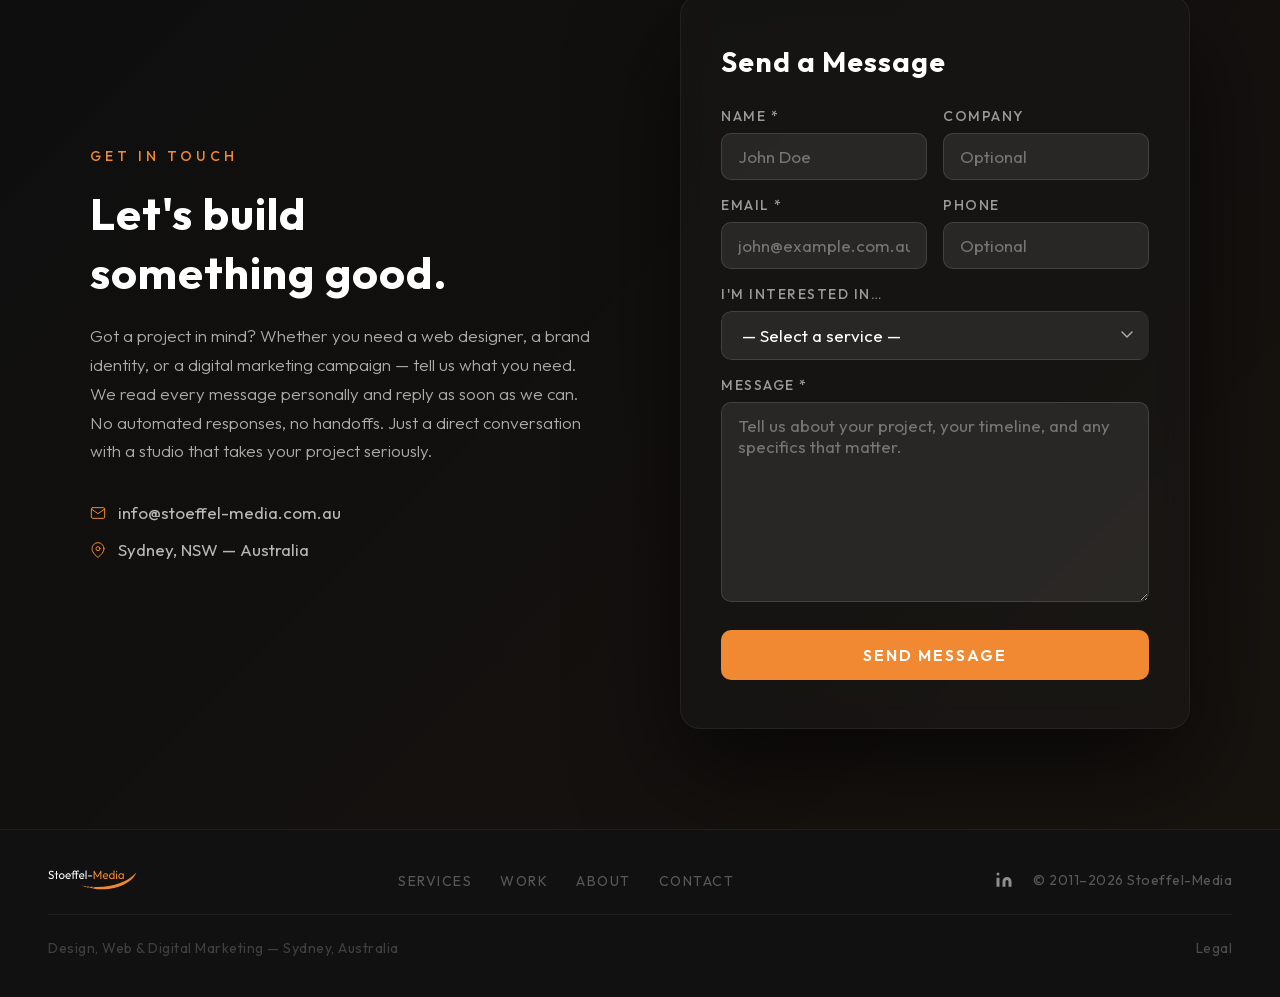
==== commit c315152f: "Milestones video background, updated stats, and auth security - Add background video to milestones s" ====
--- a/index.html
+++ b/index.html
@@ -614,14 +614,16 @@
 
           <div class="form-group">
             <label for="f-service">I'm interested in…</label>
-            <select id="f-service" name="service">
-              <option value="">— Select a service —</option>
-              <option value="design">Graphic Design &amp; Branding</option>
-              <option value="web">Web Design &amp; Development</option>
-              <option value="marketing">Online Marketing &amp; SEO</option>
-              <option value="multiple">Multiple services</option>
-              <option value="other">Not sure yet</option>
-            </select>
+            <div class="select-wrap">
+              <select id="f-service" name="service">
+                <option value="">— Select a service —</option>
+                <option value="design">Graphic Design &amp; Branding</option>
+                <option value="web">Web Design &amp; Development</option>
+                <option value="marketing">Online Marketing &amp; SEO</option>
+                <option value="multiple">Multiple services</option>
+                <option value="other">Not sure yet</option>
+              </select>
+            </div>
           </div>
 
           <div class="form-group">
--- a/css/style.css
+++ b/css/style.css
@@ -205,7 +205,7 @@
 }
 
 .nav-logo-center img {
-  height: 18px;
+  height: 29px;
   width: auto;
   display: block;
   position: relative;
@@ -1587,7 +1587,12 @@
               box-shadow 0.35s ease,
               transform 0.35s ease,
               background 0.3s ease;
+}
+
+.form-group input,
+.form-group textarea {
   -webkit-appearance: none;
+  appearance: none;
 }
 
 .form-group input:hover,
@@ -1614,12 +1619,37 @@
   box-shadow: 0 0 0 3px rgba(224, 82, 82, 0.12);
 }
 
+.select-wrap {
+  position: relative;
+  overflow: hidden;
+  border-radius: 10px;
+}
+
+.select-wrap::after {
+  content: '';
+  position: absolute;
+  right: 16px;
+  top: 50%;
+  transform: translateY(-50%);
+  width: 12px;
+  height: 8px;
+  background-image: url("data:image/svg+xml,%3Csvg xmlns='http://www.w3.org/2000/svg' width='12' height='8' viewBox='0 0 12 8'%3E%3Cpath d='M1 1l5 5 5-5' stroke='%23aaa' stroke-width='1.5' fill='none' stroke-linecap='round'/%3E%3C/svg%3E");
+  background-repeat: no-repeat;
+  background-size: contain;
+  pointer-events: none;
+}
+
 .form-group select {
   cursor: pointer;
-  background-image: url("data:image/svg+xml,%3Csvg xmlns='http://www.w3.org/2000/svg' width='12' height='8' viewBox='0 0 12 8'%3E%3Cpath d='M1 1l5 5 5-5' stroke='%23aaa' stroke-width='1.5' fill='none' stroke-linecap='round'/%3E%3C/svg%3E");
-  background-repeat: no-repeat;
-  background-position: right 14px center;
-  padding-right: 36px;
+  color-scheme: dark;
+  width: calc(100% + 40px);
+  padding-right: 16px;
+  border-radius: 10px 0 0 10px;
+}
+
+.form-group select option {
+  background-color: #2a2a2a;
+  color: #ffffff;
 }
 
 .form-group textarea {
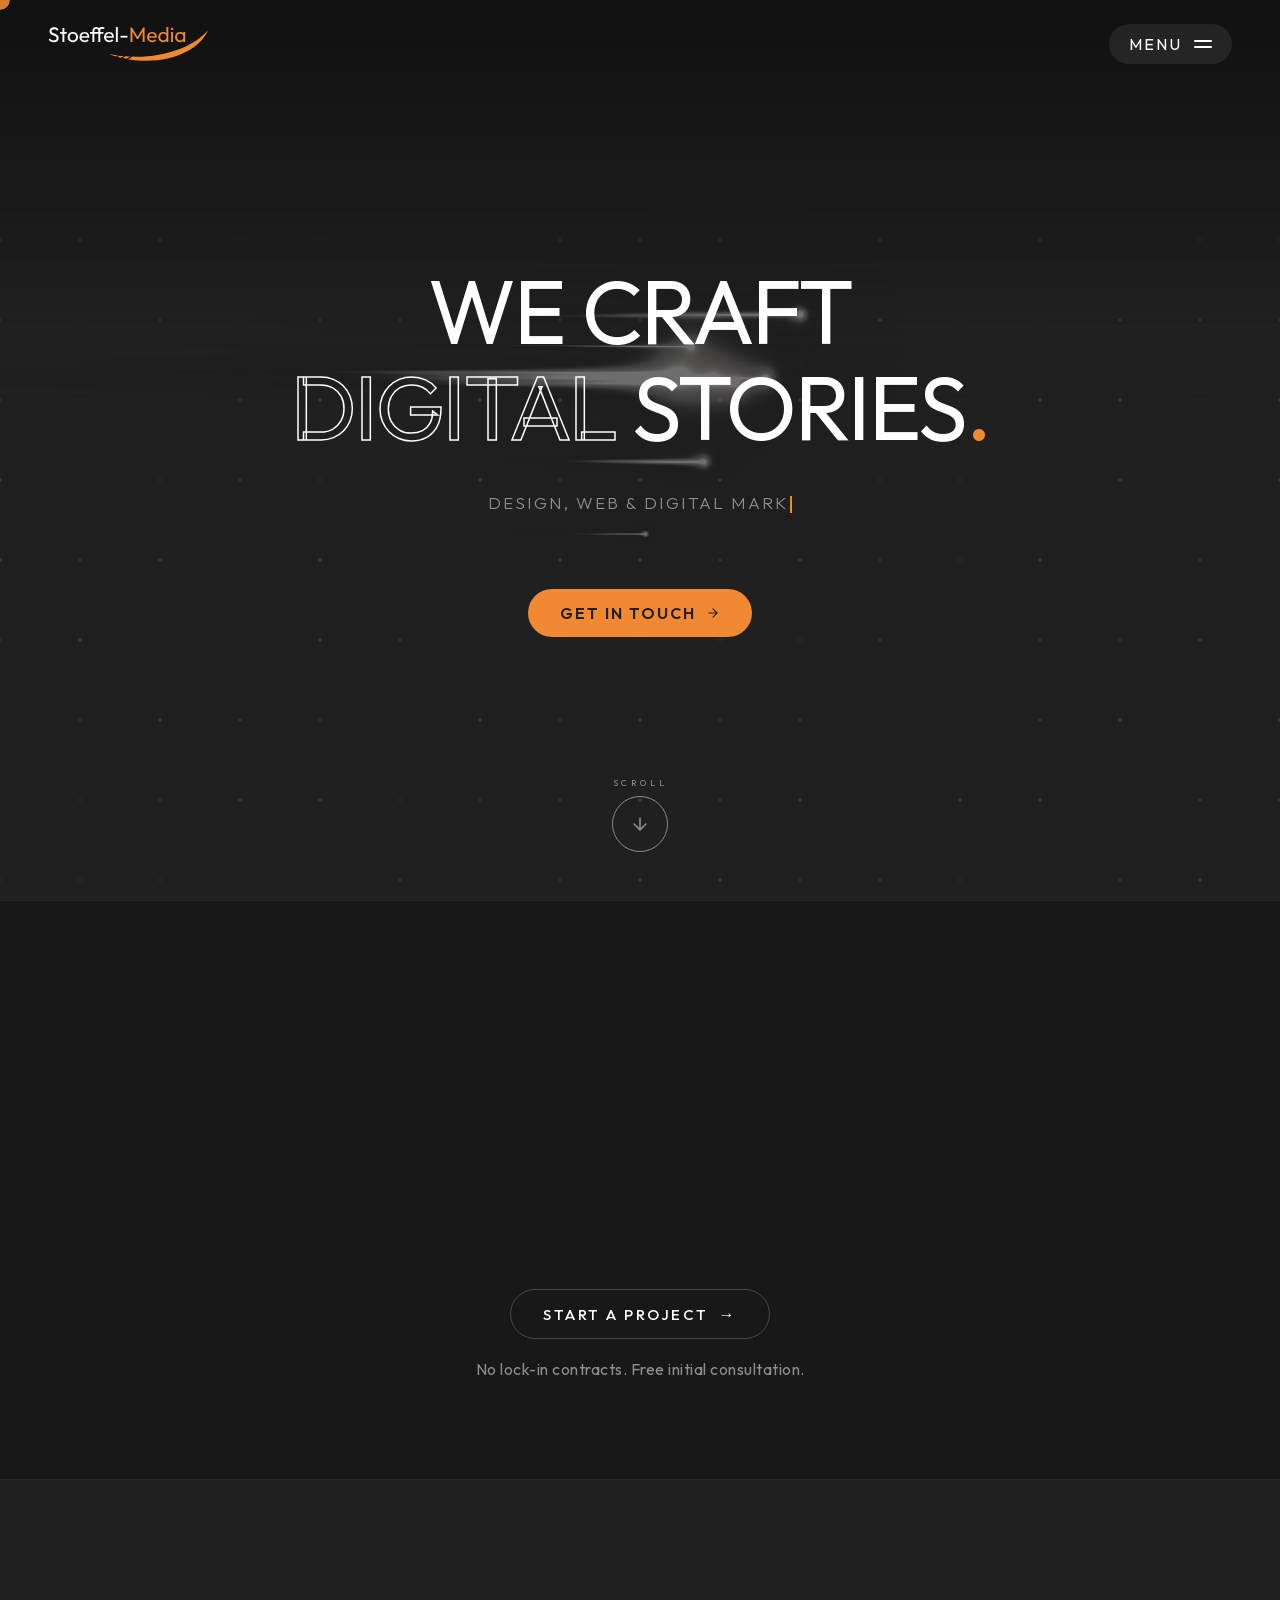
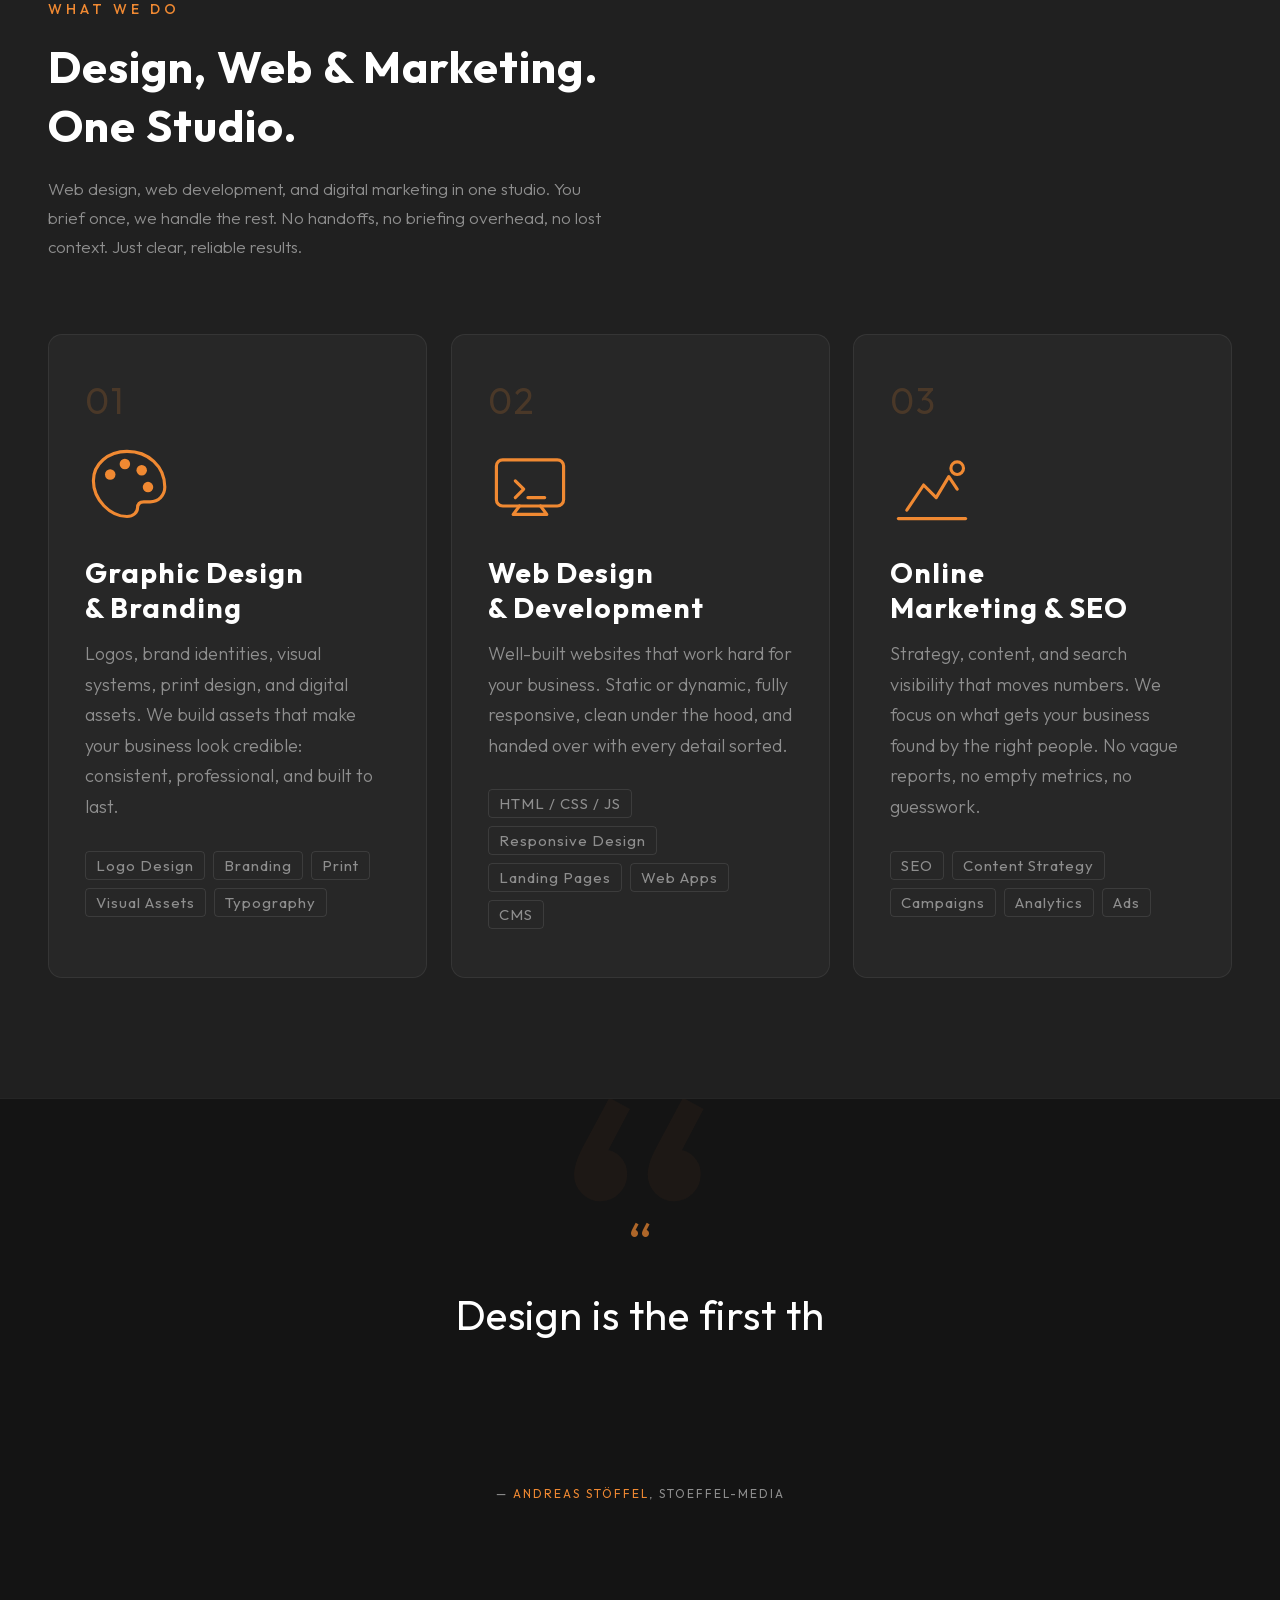
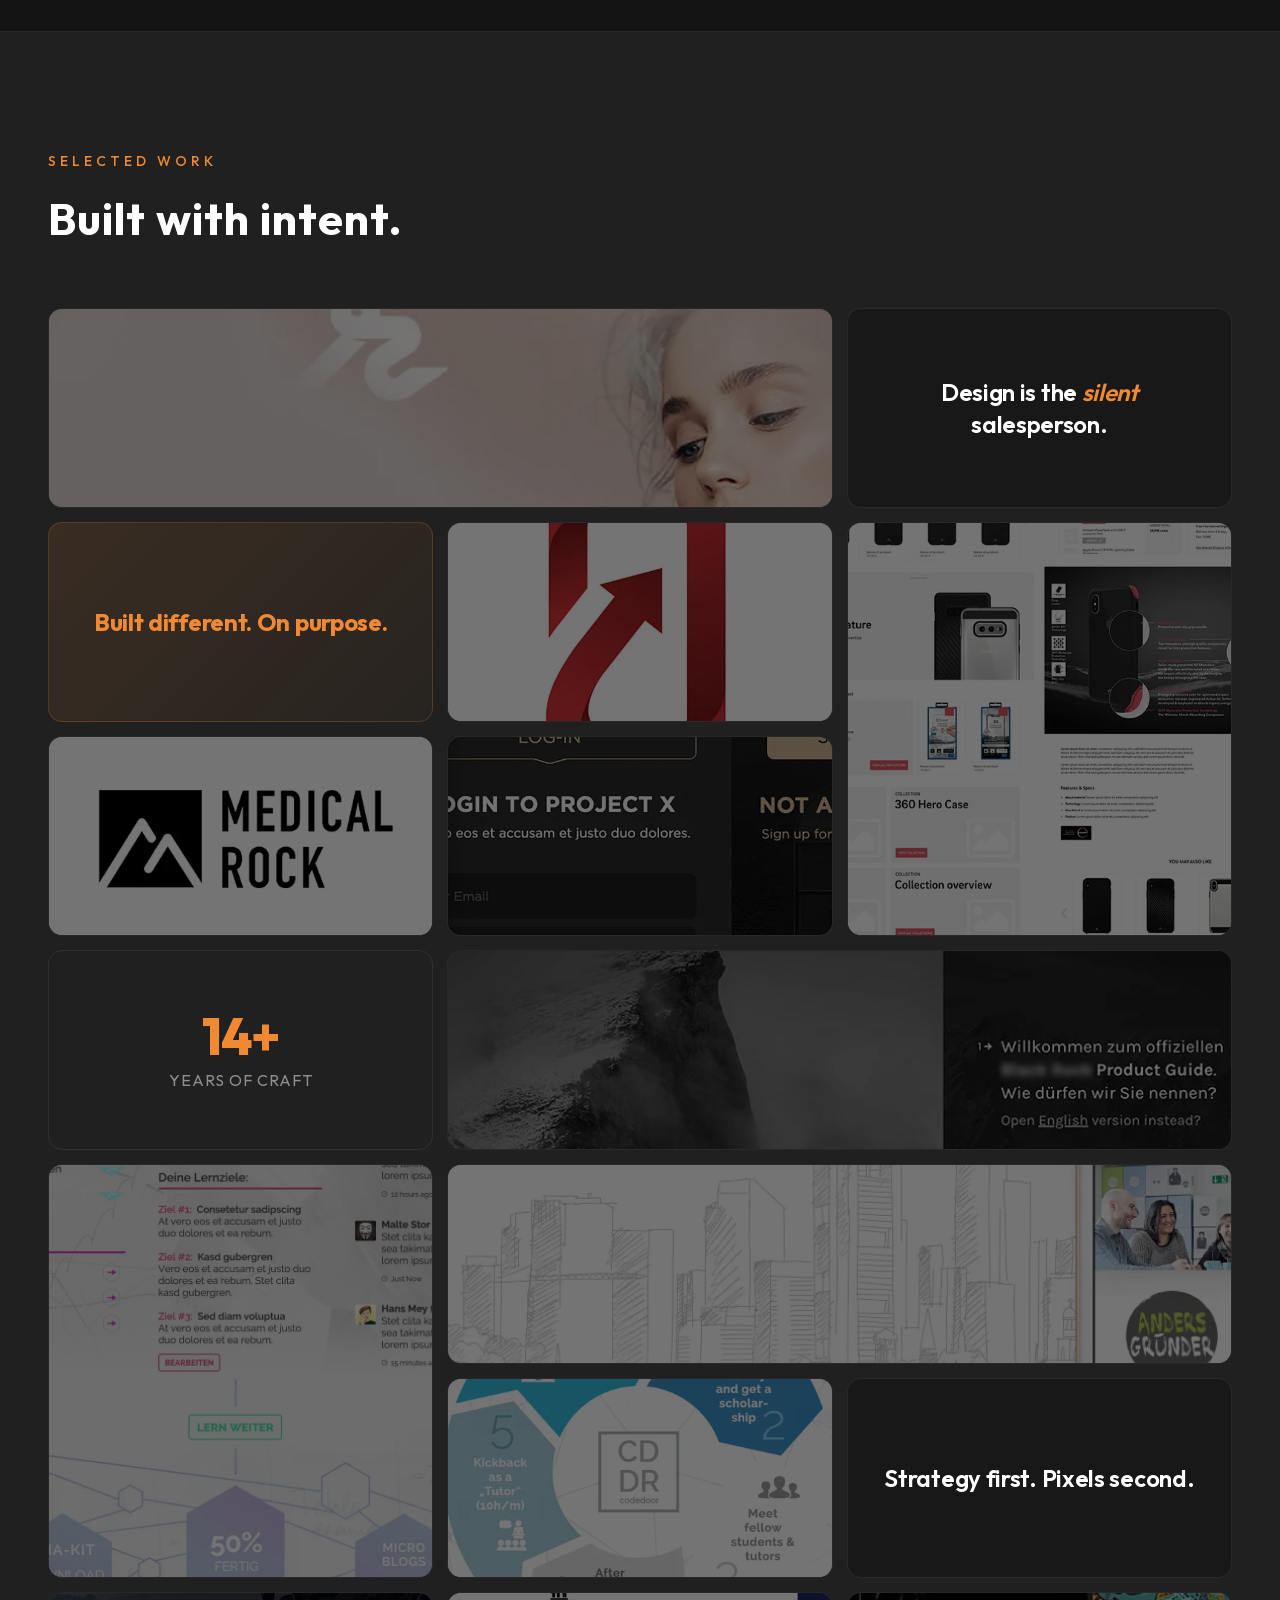
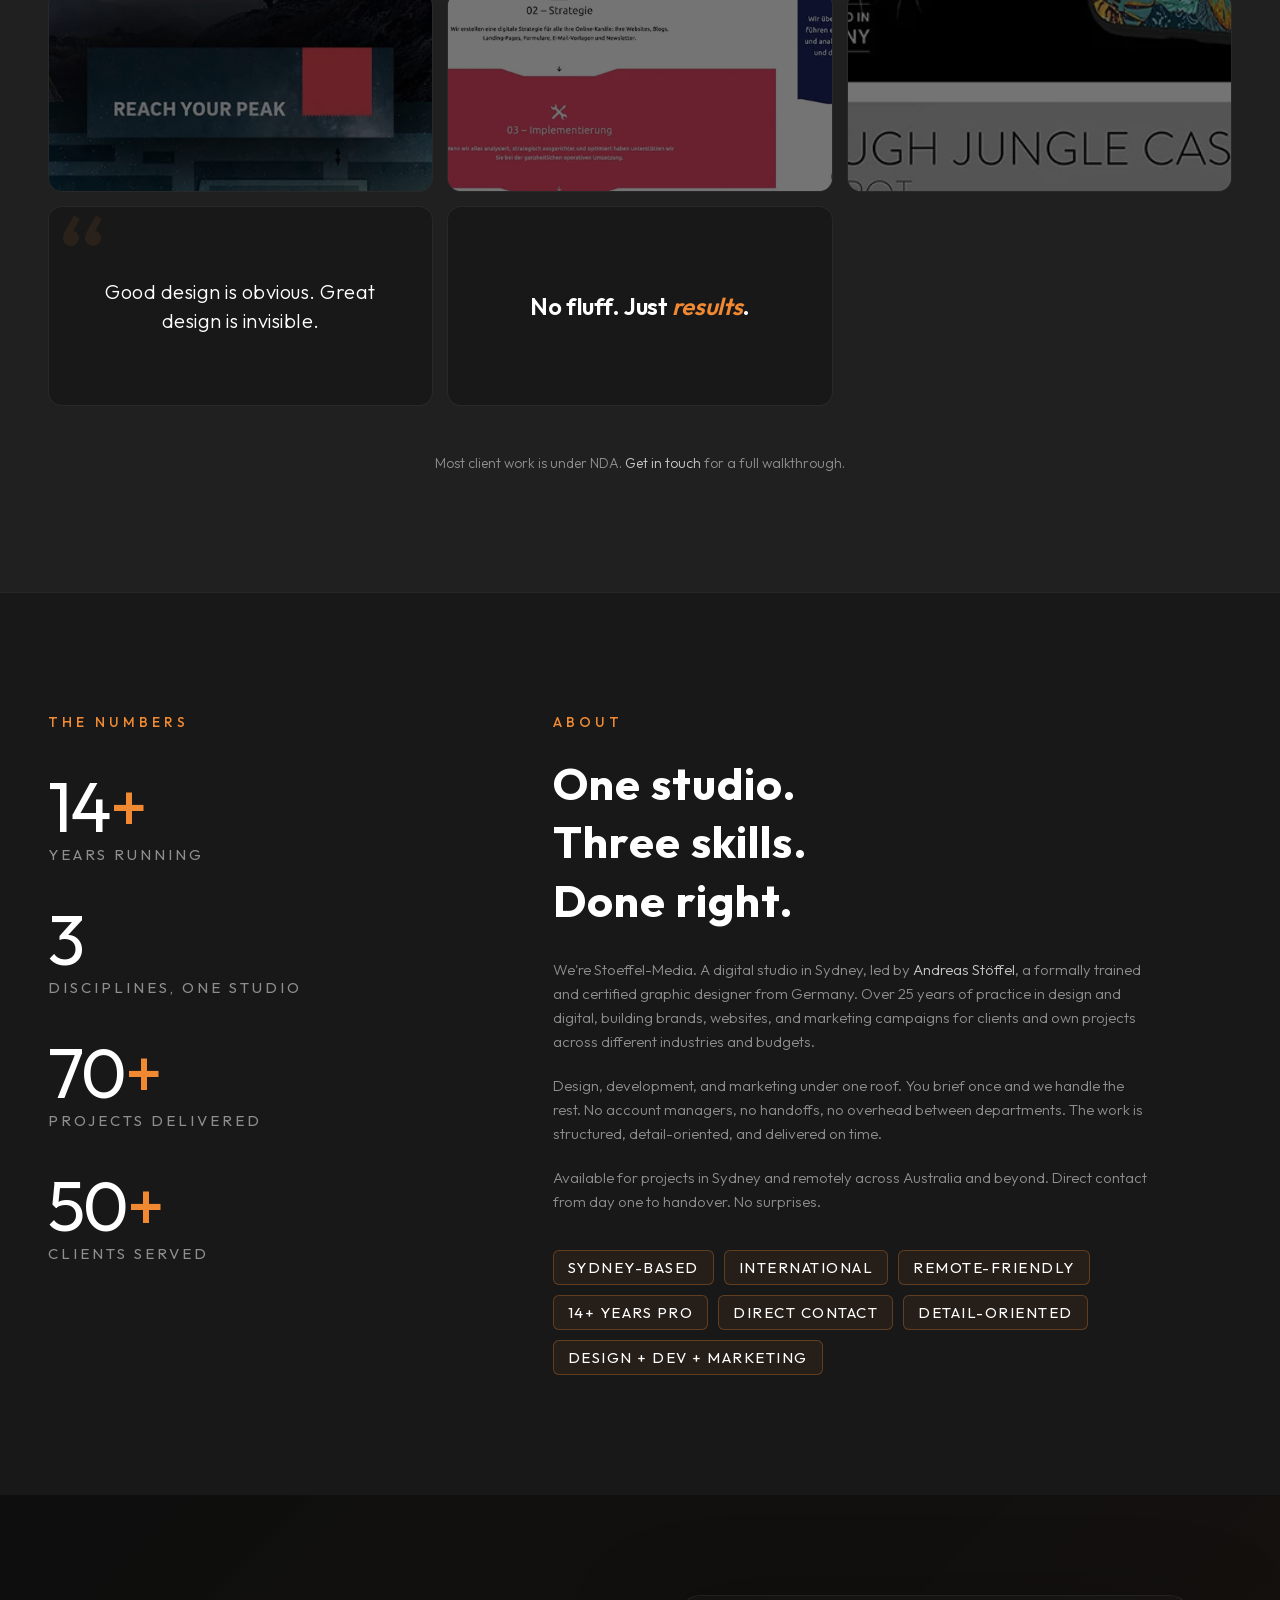
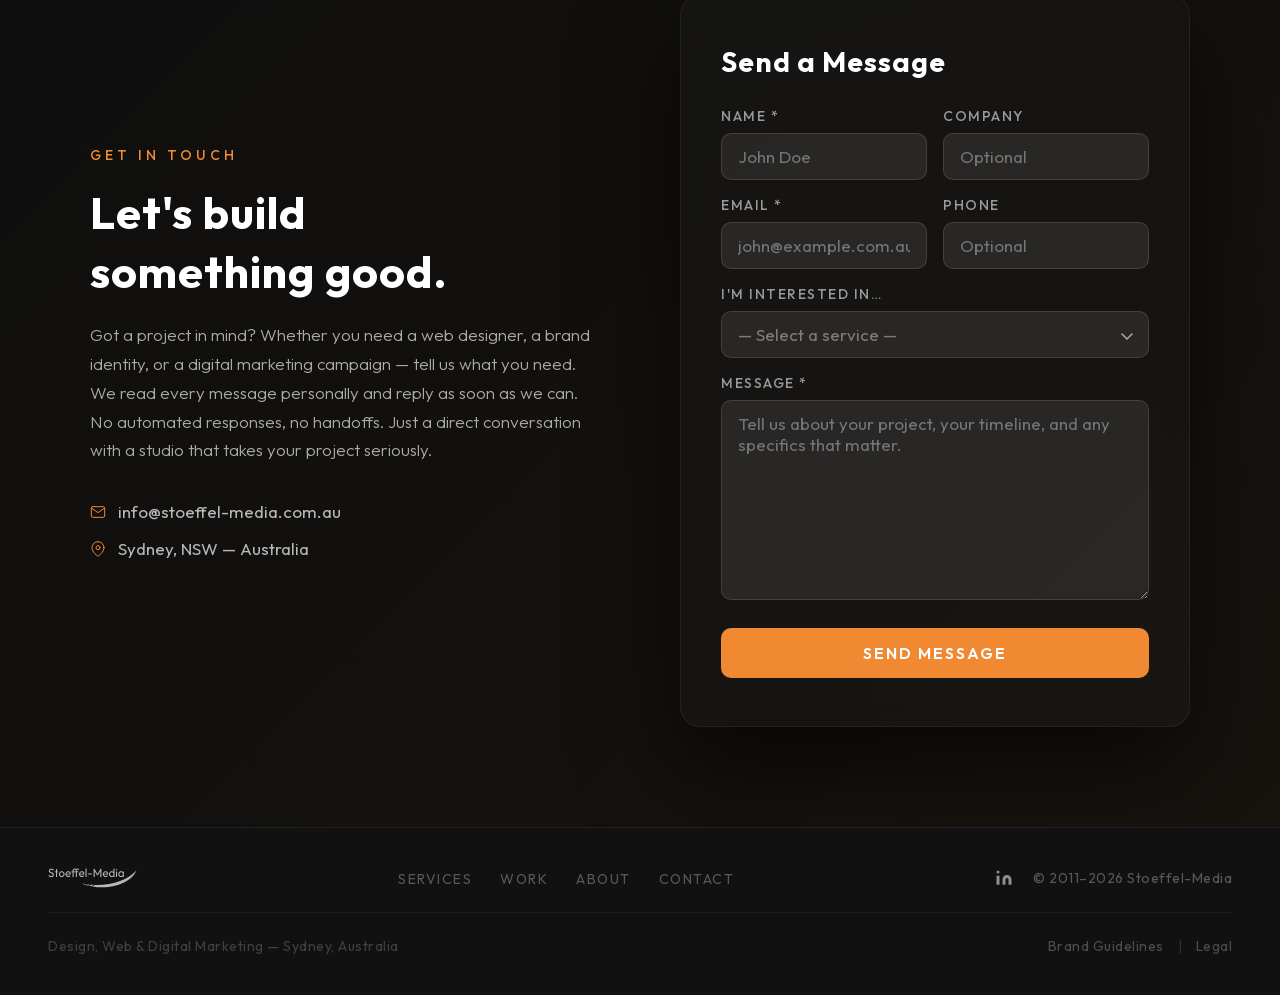
==== commit 3cacd7b7: "Legal open source credits, footer logo hover orange, and heart cursor refinements Co-Authored-By: Cl" ====
--- a/index.html
+++ b/index.html
@@ -518,11 +518,11 @@
           <div class="stat-label">Disciplines, One Studio</div>
         </div>
         <div class="stat-item">
-          <div class="stat-number">100<span>+</span></div>
+          <div class="stat-number">70<span>+</span></div>
           <div class="stat-label">Projects Delivered</div>
         </div>
         <div class="stat-item">
-          <div class="stat-number">70<span>+</span></div>
+          <div class="stat-number">50<span>+</span></div>
           <div class="stat-label">Clients Served</div>
         </div>
       </div>
@@ -614,15 +614,19 @@
 
           <div class="form-group">
             <label for="f-service">I'm interested in…</label>
-            <div class="select-wrap">
-              <select id="f-service" name="service">
-                <option value="">— Select a service —</option>
-                <option value="design">Graphic Design &amp; Branding</option>
-                <option value="web">Web Design &amp; Development</option>
-                <option value="marketing">Online Marketing &amp; SEO</option>
-                <option value="multiple">Multiple services</option>
-                <option value="other">Not sure yet</option>
-              </select>
+            <div class="select-wrap" id="service-select-wrap">
+              <input type="hidden" id="f-service" name="service" value="">
+              <div class="custom-select hoverable" role="combobox" aria-expanded="false" aria-haspopup="listbox" tabindex="0" aria-labelledby="service-label">
+                <span class="custom-select-value">— Select a service —</span>
+              </div>
+              <ul class="custom-select-dropdown" role="listbox" aria-label="Service options">
+                <li class="custom-select-option" role="option" data-value="" aria-selected="false">— Select a service —</li>
+                <li class="custom-select-option" role="option" data-value="design" aria-selected="false">Graphic Design &amp; Branding</li>
+                <li class="custom-select-option" role="option" data-value="web" aria-selected="false">Web Design &amp; Development</li>
+                <li class="custom-select-option" role="option" data-value="marketing" aria-selected="false">Online Marketing &amp; SEO</li>
+                <li class="custom-select-option" role="option" data-value="multiple" aria-selected="false">Multiple services</li>
+                <li class="custom-select-option" role="option" data-value="other" aria-selected="false">Not sure yet</li>
+              </ul>
             </div>
           </div>
 
@@ -674,7 +678,11 @@
 
     <div class="footer-bottom">
       <p>Design, Web &amp; Digital Marketing &mdash; Sydney, Australia</p>
-      <a href="/legal" class="hoverable">Legal</a>
+      <div class="footer-bottom-links">
+        <a href="/stoeffel-media_brand-guidelines.pdf" target="_blank" rel="noopener" class="hoverable brand-guidelines-link">Brand Guidelines</a>
+        <span class="footer-divider" aria-hidden="true">|</span>
+        <a href="/legal" class="hoverable">Legal</a>
+      </div>
     </div>
   </footer>
 
--- a/css/style.css
+++ b/css/style.css
@@ -93,7 +93,11 @@
   width: 36px;
   height: 36px;
   clip-path: path('M 18 10 C 28 5, 36 8, 35 17 C 36 28, 18 35, 18 35 C 18 35, 0 28, 1 17 C 0 8, 8 5, 18 10 Z');
-  opacity: 0.9;
+  opacity: 0.72;
+}
+
+.cursor.on-logo.hovering {
+  opacity: 0.58;
 }
 
 .cursor.on-accent {
@@ -1596,7 +1600,6 @@
 }
 
 .form-group input:hover,
-.form-group select:hover,
 .form-group textarea:hover {
   border-color: rgba(240, 137, 50, 0.4);
   background: rgba(255,255,255,0.12);
@@ -1605,7 +1608,6 @@
 }
 
 .form-group input:focus,
-.form-group select:focus,
 .form-group textarea:focus {
   border-color: var(--accent);
   background: rgba(255,255,255,0.1);
@@ -1619,37 +1621,115 @@
   box-shadow: 0 0 0 3px rgba(224, 82, 82, 0.12);
 }
 
+/* Custom dropdown — replaces native <select> for Chromium compatibility */
 .select-wrap {
   position: relative;
-  overflow: hidden;
-  border-radius: 10px;
 }
 
 .select-wrap::after {
   content: '';
   position: absolute;
   right: 16px;
-  top: 50%;
-  transform: translateY(-50%);
+  top: 22px;
   width: 12px;
   height: 8px;
   background-image: url("data:image/svg+xml,%3Csvg xmlns='http://www.w3.org/2000/svg' width='12' height='8' viewBox='0 0 12 8'%3E%3Cpath d='M1 1l5 5 5-5' stroke='%23aaa' stroke-width='1.5' fill='none' stroke-linecap='round'/%3E%3C/svg%3E");
   background-repeat: no-repeat;
   background-size: contain;
   pointer-events: none;
-}
-
-.form-group select {
+  transition: transform 0.2s ease;
+  z-index: 1;
+}
+
+.select-wrap.is-open::after {
+  transform: rotate(180deg);
+}
+
+.custom-select {
+  width: 100%;
+  padding: 12px 40px 12px 16px;
+  background: rgba(255,255,255,0.08);
+  border: 1.5px solid rgba(255,255,255,0.12);
+  border-radius: 10px;
+  font-size: 17px;
+  font-family: 'Outfit', sans-serif;
+  color: rgba(255,255,255,0.4);
   cursor: pointer;
-  color-scheme: dark;
-  width: calc(100% + 40px);
-  padding-right: 16px;
-  border-radius: 10px 0 0 10px;
-}
-
-.form-group select option {
-  background-color: #2a2a2a;
+  user-select: none;
+  box-sizing: border-box;
+  transition: border-color 0.3s ease,
+              box-shadow 0.35s ease,
+              transform 0.35s ease,
+              background 0.3s ease;
+}
+
+.custom-select.has-value {
   color: #ffffff;
+}
+
+.custom-select:hover {
+  border-color: rgba(240, 137, 50, 0.4);
+  background: rgba(255,255,255,0.12);
+  transform: translateY(-2px);
+  box-shadow: 0 8px 24px rgba(240, 137, 50, 0.12);
+}
+
+.custom-select:focus,
+.custom-select.is-open {
+  outline: none;
+  border-color: var(--accent);
+  background: rgba(255,255,255,0.1);
+  box-shadow: 0 0 0 3px rgba(240, 137, 50, 0.12), 0 8px 24px rgba(240, 137, 50, 0.15);
+  transform: translateY(-2px);
+}
+
+.custom-select-dropdown {
+  position: absolute;
+  top: calc(100% + 6px);
+  left: 0;
+  right: 0;
+  background: #222222;
+  border: 1.5px solid rgba(255,255,255,0.12);
+  border-radius: 10px;
+  list-style: none;
+  margin: 0;
+  padding: 6px 0;
+  z-index: 9999;
+  opacity: 0;
+  visibility: hidden;
+  transform: translateY(-6px);
+  transition: opacity 0.2s ease, transform 0.2s ease, visibility 0.2s;
+  box-shadow: 0 20px 60px rgba(0,0,0,0.5);
+}
+
+.select-wrap.is-open .custom-select-dropdown {
+  opacity: 1;
+  visibility: visible;
+  transform: translateY(0);
+}
+
+.custom-select-option {
+  padding: 10px 16px;
+  font-size: 16px;
+  font-family: 'Outfit', sans-serif;
+  color: rgba(255,255,255,0.6);
+  cursor: pointer;
+  transition: background 0.15s ease, color 0.15s ease;
+  list-style: none;
+}
+
+.custom-select-option:first-child {
+  color: rgba(255,255,255,0.35);
+}
+
+.custom-select-option:hover,
+.custom-select-option.is-highlighted {
+  background: rgba(240, 137, 50, 0.15);
+  color: #ffffff;
+}
+
+.custom-select-option.is-selected {
+  color: var(--accent);
 }
 
 .form-group textarea {
@@ -1766,10 +1846,14 @@
   height: 20px;
   width: auto;
   display: block;
-}
-
-.footer-logo:hover {
+  filter: brightness(0) invert(1);
   opacity: 0.7;
+  transition: filter 0.3s ease, opacity 0.3s ease;
+}
+
+.footer-logo:hover img {
+  filter: contrast(0) sepia(1) saturate(3) hue-rotate(-10deg) brightness(1.15);
+  opacity: 1;
 }
 
 .footer-nav {
@@ -1851,6 +1935,30 @@
 
 .footer-bottom a:hover {
   color: var(--accent);
+}
+
+.footer-bottom-links {
+  display: flex;
+  align-items: center;
+  gap: 14px;
+}
+
+.footer-divider {
+  color: #ffffff;
+  opacity: 0.12;
+  font-size: 14px;
+  line-height: 1;
+  user-select: none;
+}
+
+@keyframes brandFlash {
+  0%   { color: rgba(255,255,255,0.25); }
+  40%  { color: var(--accent); }
+  100% { color: rgba(255,255,255,0.25); }
+}
+
+.brand-guidelines-link.flashed {
+  animation: brandFlash 2s ease forwards;
 }
 
 /* Reveal animations */
@@ -2104,7 +2212,7 @@
 .legal-inner {
   max-width: 820px;
   margin: 0 auto;
-  padding: 80px 48px 120px;
+  padding: 80px 48px 72px;
 }
 
 .legal-section {
@@ -2226,8 +2334,8 @@
 }
 
 .legal-footer-note {
-  margin-top: 64px;
-  padding-top: 24px;
+  margin-top: 16px;
+  padding-top: 12px;
   border-top: 1px solid rgba(255,255,255,0.06);
   font-size: 16px;
   color: rgba(255,255,255,0.2);
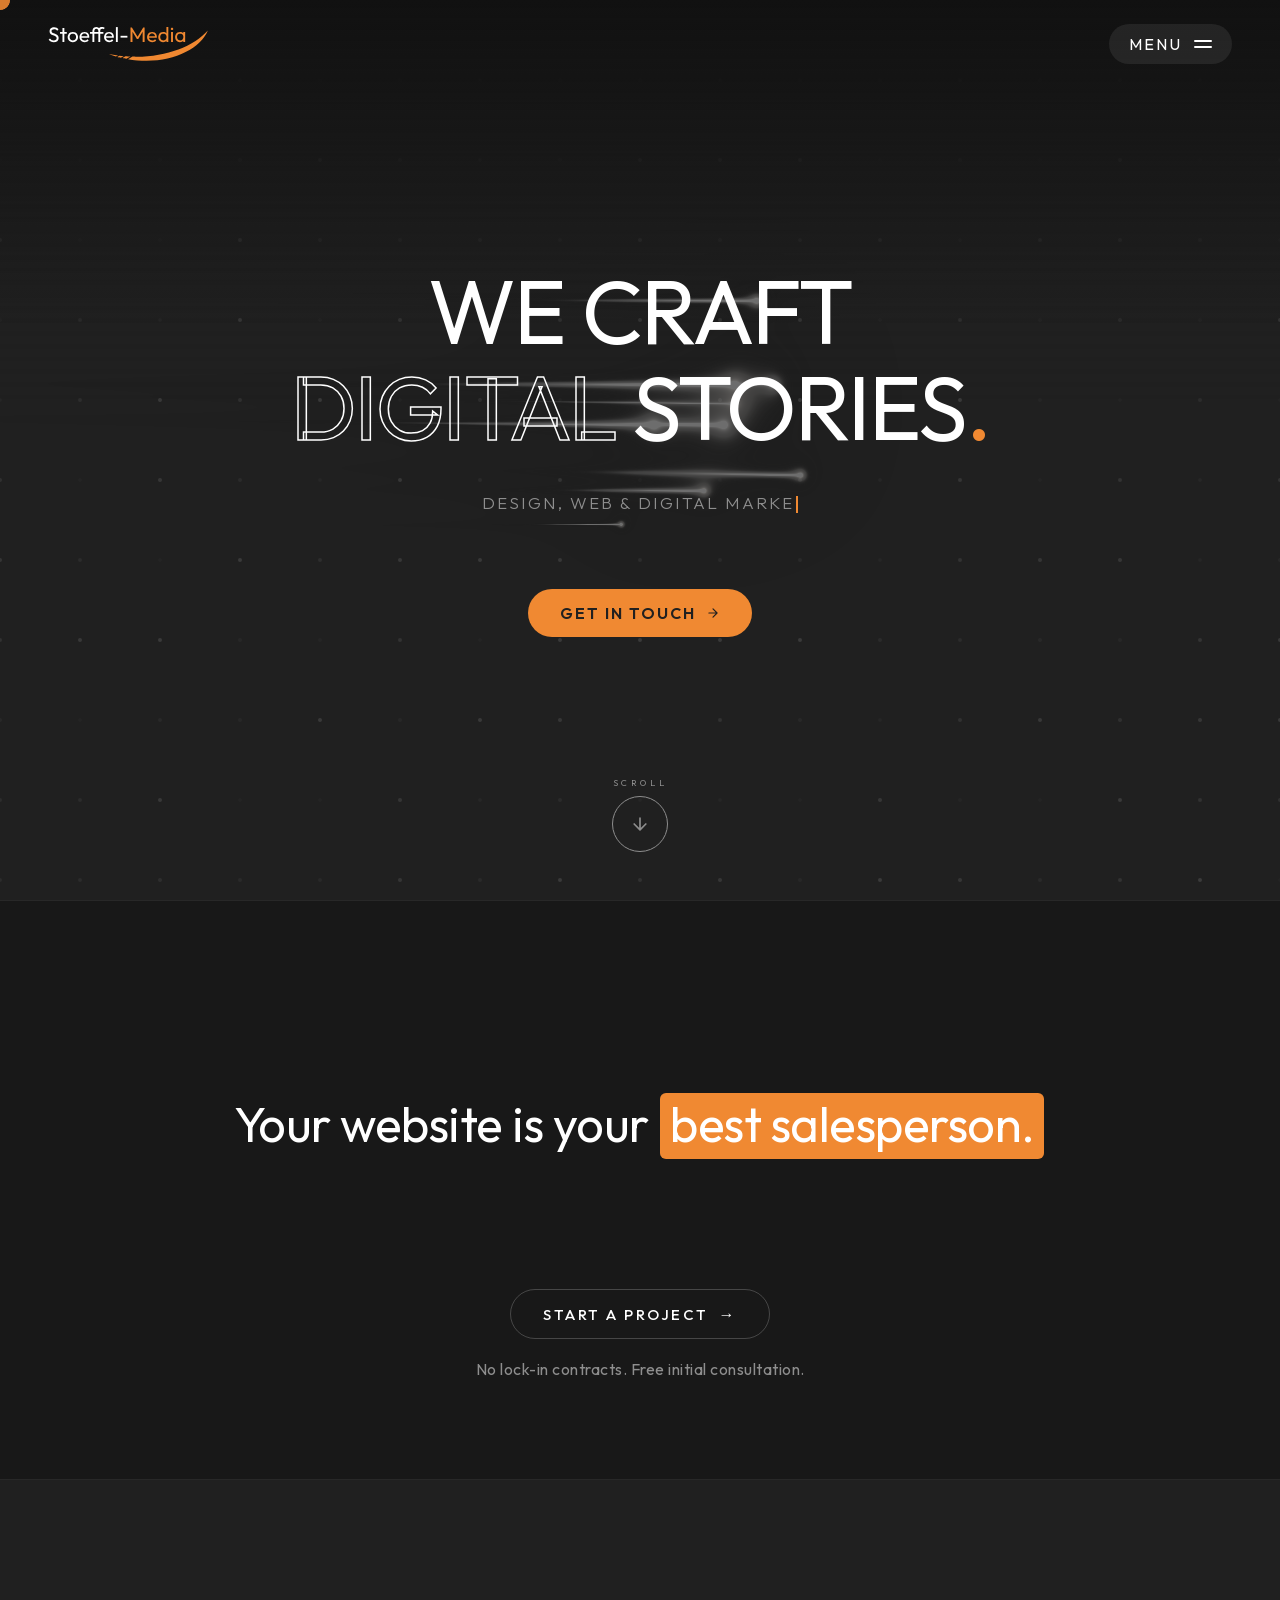
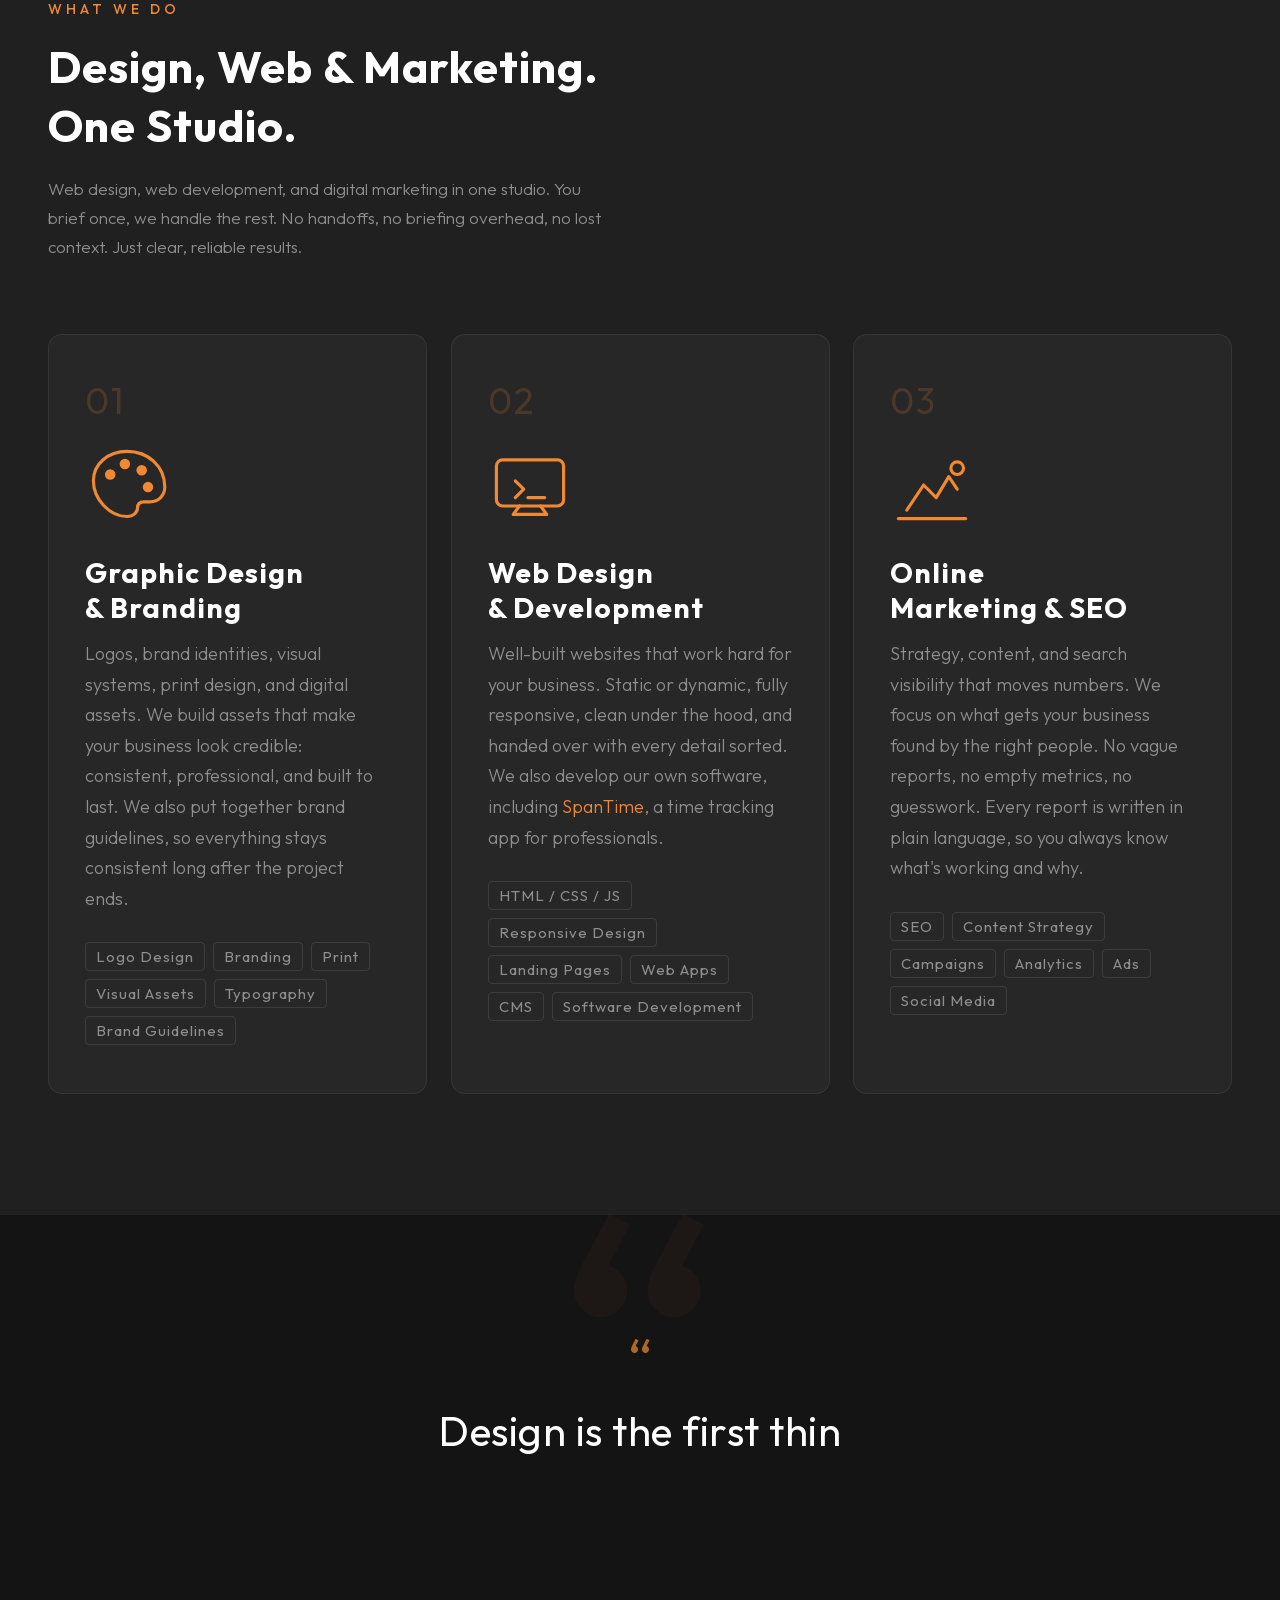
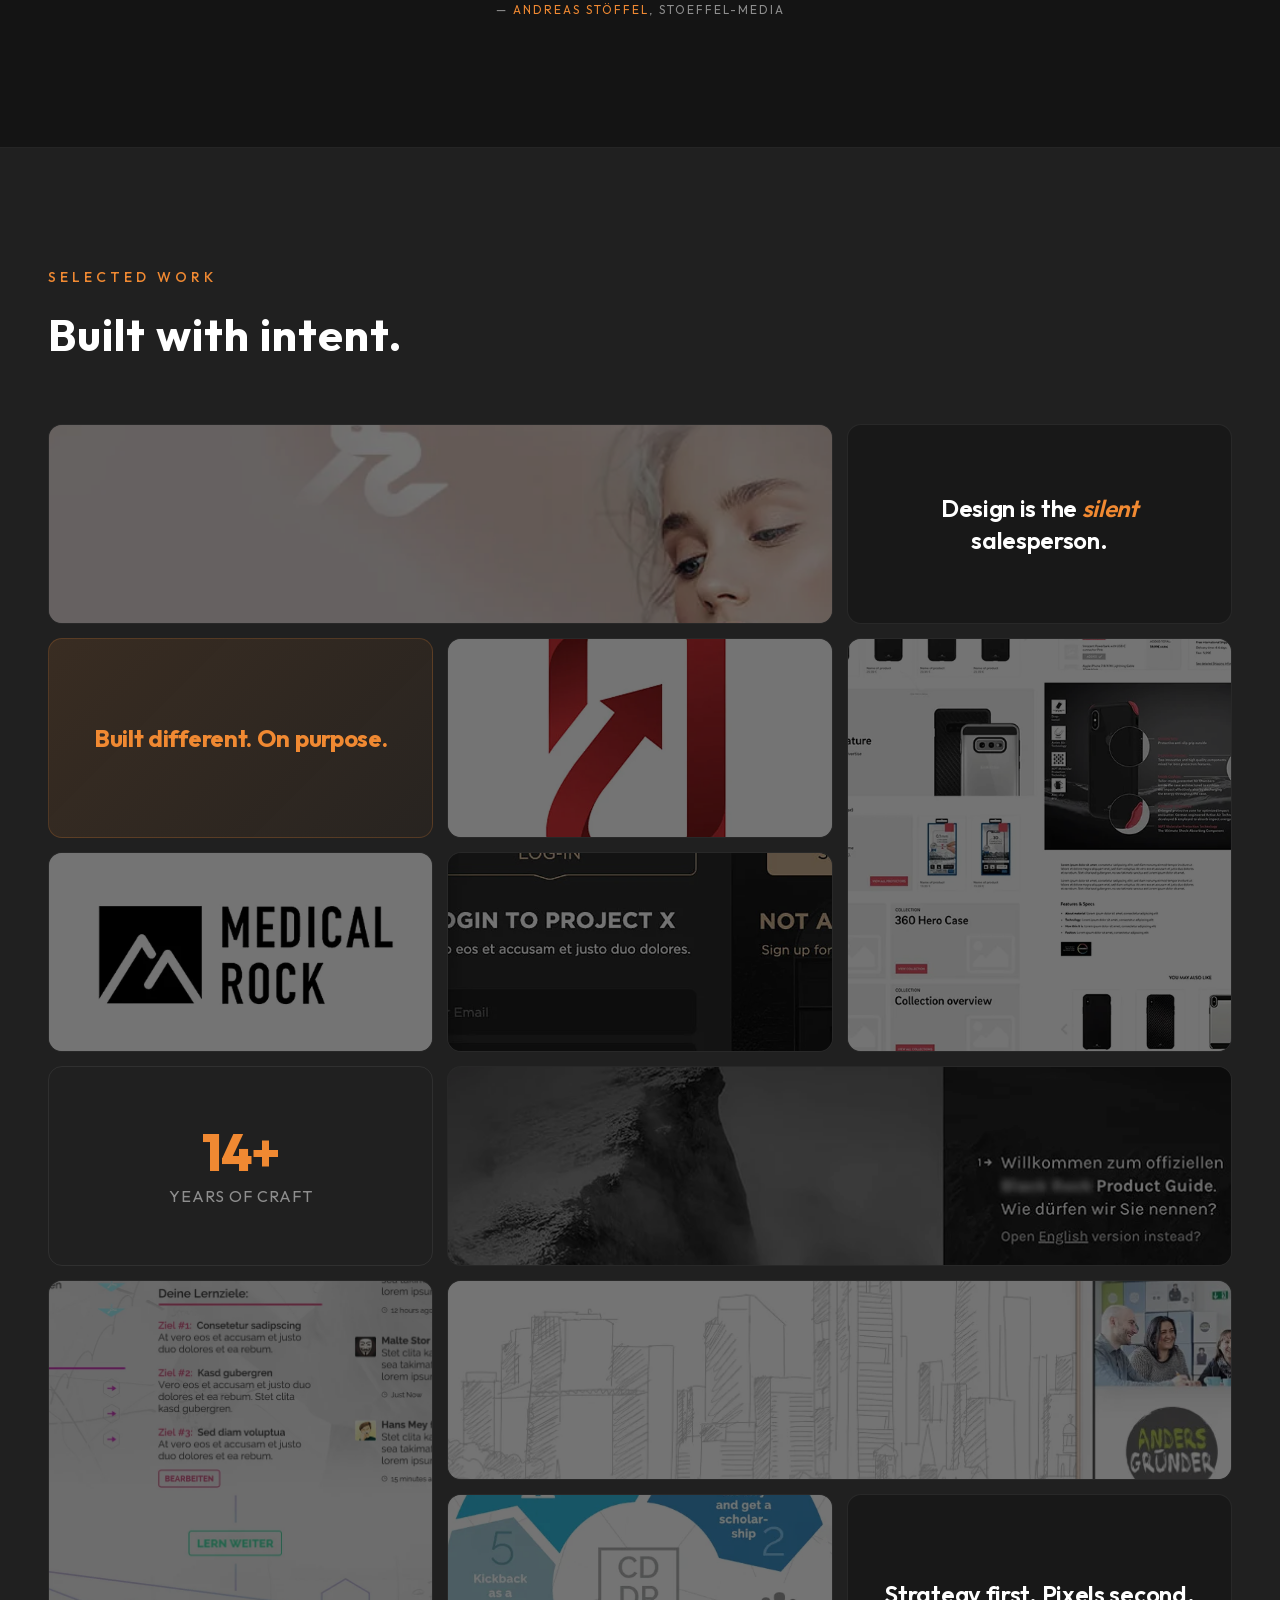
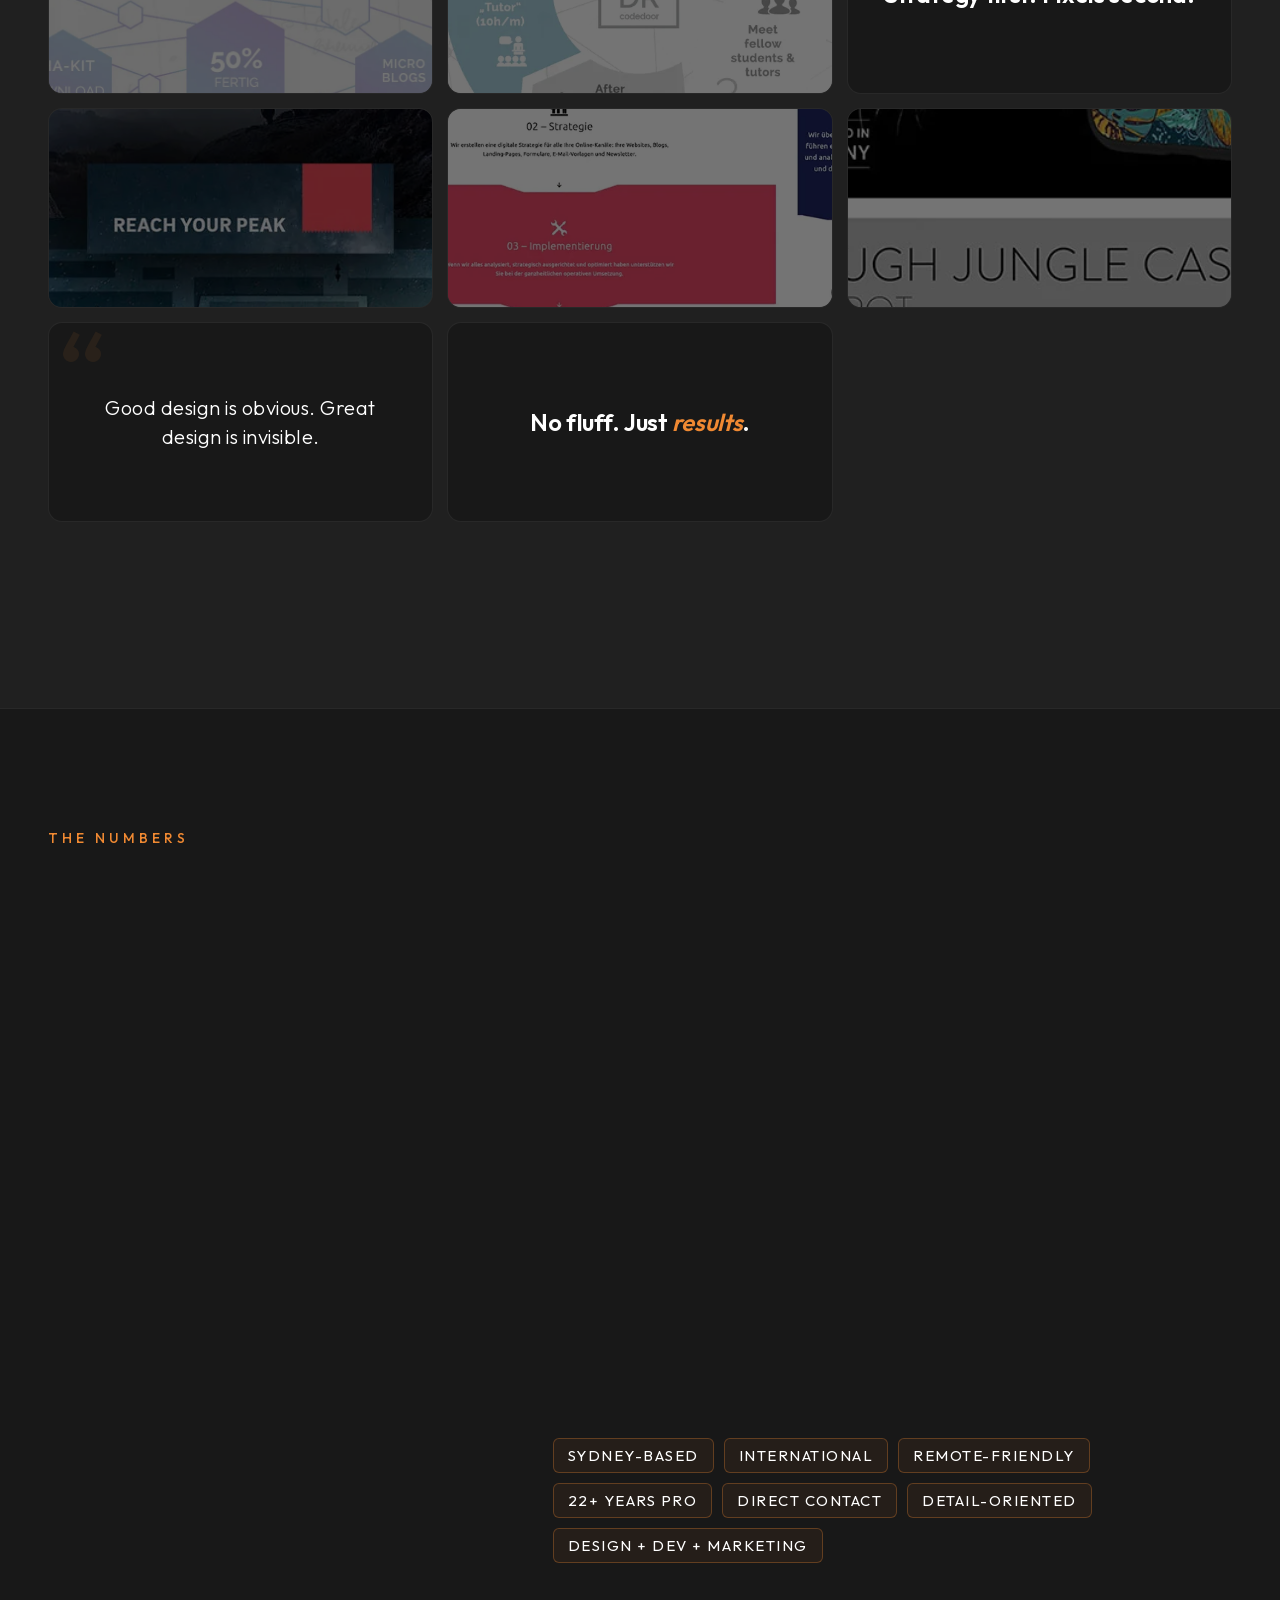
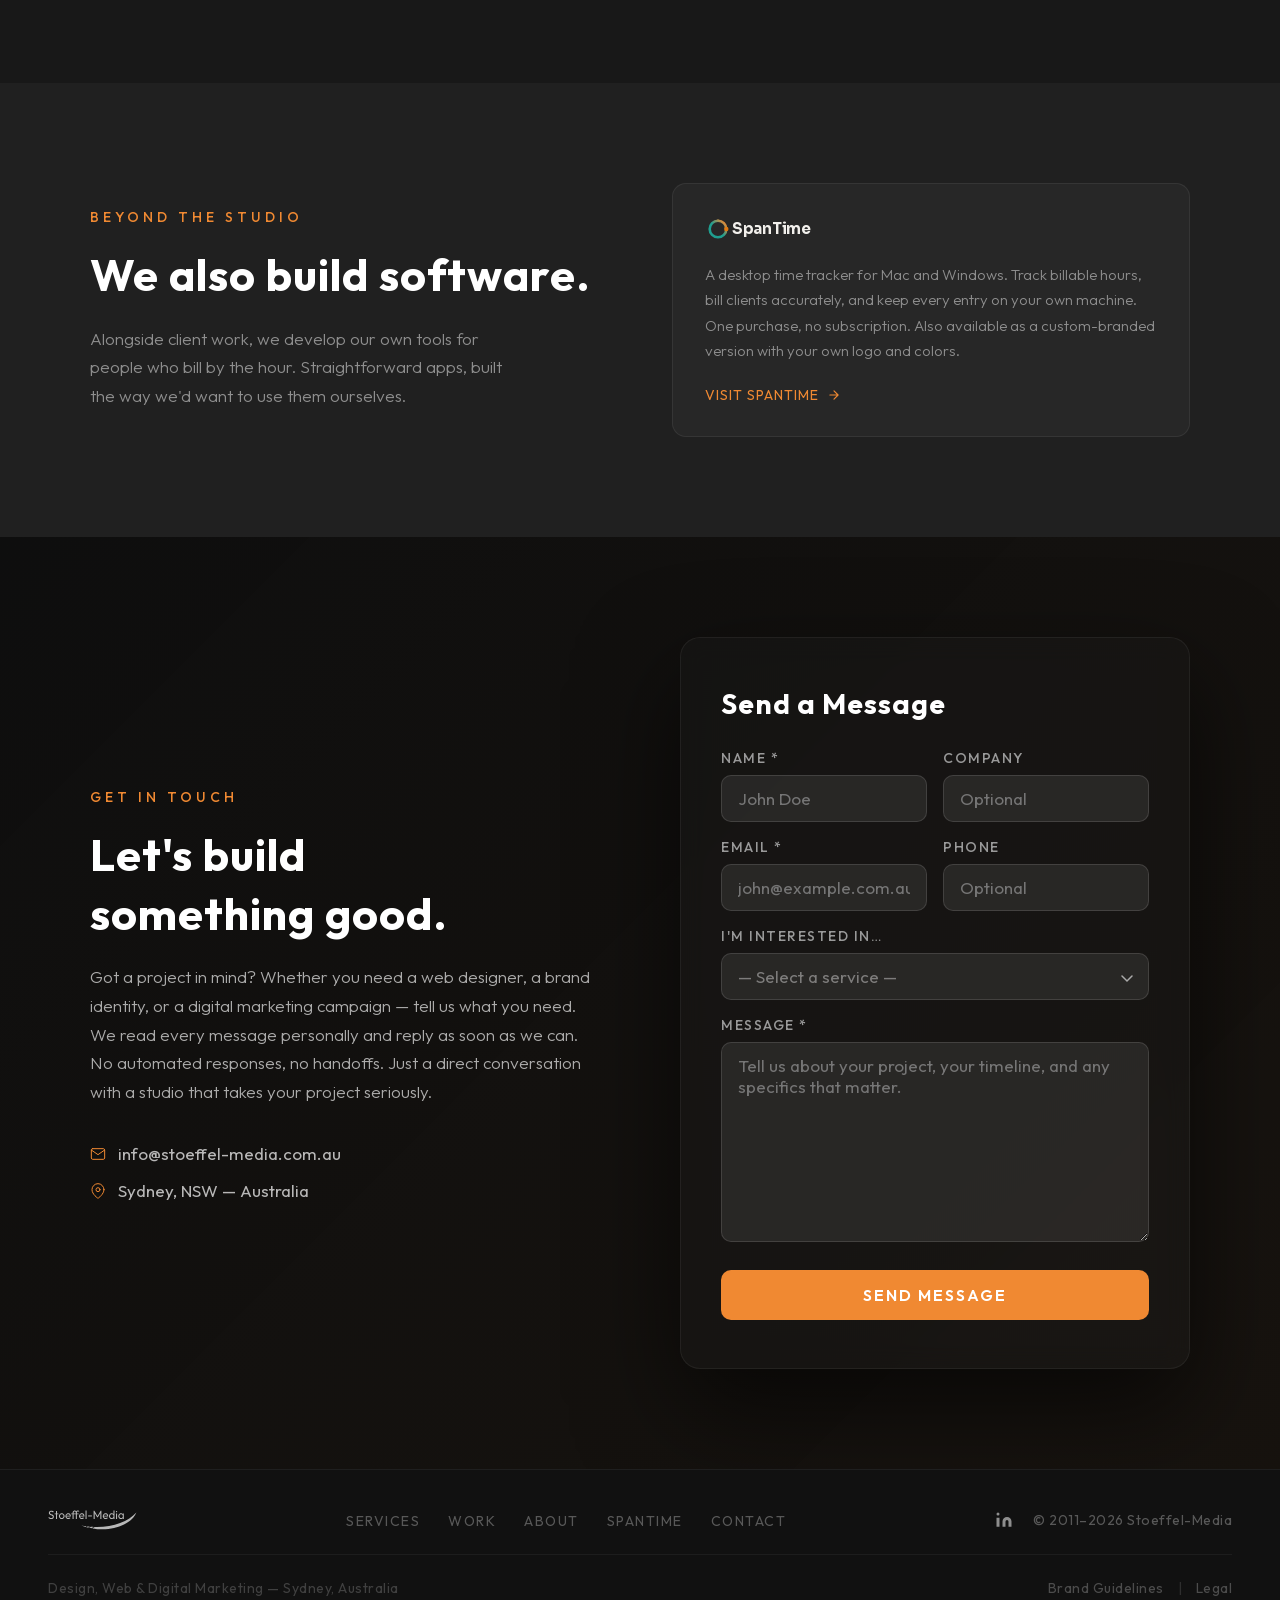
==== commit 41f5f2a0: "Add SpanTime software section, fix cursor and drag-link bugs Introduces a modest "Our Software" sect" ====
--- a/index.html
+++ b/index.html
@@ -16,7 +16,8 @@
 
   <!-- SEO -->
   <title>Graphic Design | Web Design & Digital Marketing Sydney — Stoeffel-Media</title>
-  <meta name="description" content="Stoeffel-Media is a digital studio in Sydney for web design, graphic design, and digital marketing. Branding, SEO, and online marketing under one roof. Available Australia-wide and beyond." />
+  <meta name="description" content="Stoeffel-Media is a digital studio in Sydney for web design, graphic design, digital marketing, and software development. Branding, SEO, and online marketing under one roof. Available Australia-wide and beyond." />
+  <meta name="keywords" content="web design Sydney, graphic design, digital marketing, SEO Sydney, software development, time tracking software" />
   <link rel="canonical" href="https://stoeffel-media.com.au/" />
   <meta name="robots" content="index, follow" />
   <meta name="author" content="Andreas Stöffel, Stoeffel-Media" />
@@ -27,7 +28,7 @@
   <meta property="og:type" content="website" />
   <meta property="og:url" content="https://stoeffel-media.com.au/" />
   <meta property="og:title" content="Graphic Design | Web Design & Digital Marketing Sydney — Stoeffel-Media" />
-  <meta property="og:description" content="A digital studio in Sydney for web design, graphic design, and digital marketing. Branding, SEO, and online marketing under one roof. No agency overhead." />
+  <meta property="og:description" content="A digital studio in Sydney for web design, graphic design, digital marketing, and software development. Branding, SEO, and online marketing under one roof. No agency overhead." />
   <meta property="og:image" content="https://stoeffel-media.com.au/img/og-image.png" />
   <meta property="og:image:width" content="1200" />
   <meta property="og:image:height" content="630" />
@@ -110,6 +111,14 @@
             "name": "Online Marketing & SEO",
             "description": "Search engine optimisation (SEO), digital marketing strategy, content, and paid advertising for Australian businesses."
           }
+        },
+        {
+          "@type": "Offer",
+          "itemOffered": {
+            "@type": "Service",
+            "name": "Software Development",
+            "description": "Software development and desktop tools for professionals, including SpanTime, our own time tracking app for Mac and Windows."
+          }
         }
       ]
     }
@@ -119,7 +128,7 @@
 <body>
 
   <!-- ── Custom Cursor ── -->
-  <div class="cursor" id="cursor" aria-hidden="true"></div>
+  <div class="cursor" id="cursor" aria-hidden="true"><span class="cursor-shape"></span></div>
 
   <!-- ── Background canvases (hero only) ── -->
   <canvas id="dot-pattern" aria-hidden="true"></canvas>
@@ -221,13 +230,14 @@
           <circle cx="30" cy="21" r="2.5" fill="currentColor" stroke="none"/>
         </svg>
         <h3>Graphic Design &amp; Branding</h3>
-        <p>Logos, brand identities, visual systems, print design, and digital assets. We build assets that make your business look credible: consistent, professional, and built to last.</p>
+        <p>Logos, brand identities, visual systems, print design, and digital assets. We build assets that make your business look credible: consistent, professional, and built to last. We also put together brand guidelines, so everything stays consistent long after the project ends.</p>
         <div class="service-tags">
           <span class="service-tag">Logo Design</span>
           <span class="service-tag">Branding</span>
           <span class="service-tag">Print</span>
           <span class="service-tag">Visual Assets</span>
           <span class="service-tag">Typography</span>
+          <span class="service-tag">Brand Guidelines</span>
         </div>
       </article>
 
@@ -241,13 +251,14 @@
           <path d="M13 18l4 4-4 4M19 26h8"/>
         </svg>
         <h3>Web Design &amp; Development</h3>
-        <p>Well-built websites that work hard for your business. Static or dynamic, fully responsive, clean under the hood, and handed over with every detail sorted.</p>
+        <p>Well-built websites that work hard for your business. Static or dynamic, fully responsive, clean under the hood, and handed over with every detail sorted. We also develop our own software, including <a href="#software" class="hoverable">SpanTime</a>, a time tracking app for professionals.</p>
         <div class="service-tags">
           <span class="service-tag">HTML / CSS / JS</span>
           <span class="service-tag">Responsive Design</span>
           <span class="service-tag">Landing Pages</span>
           <span class="service-tag">Web Apps</span>
           <span class="service-tag">CMS</span>
+          <span class="service-tag">Software Development</span>
         </div>
       </article>
 
@@ -261,13 +272,14 @@
           <path d="M4 36h32"/>
         </svg>
         <h3>Online Marketing &amp; SEO</h3>
-        <p>Strategy, content, and search visibility that moves numbers. We focus on what gets your business found by the right people. No vague reports, no empty metrics, no guesswork.</p>
+        <p>Strategy, content, and search visibility that moves numbers. We focus on what gets your business found by the right people. No vague reports, no empty metrics, no guesswork. Every report is written in plain language, so you always know what's working and why.</p>
         <div class="service-tags">
           <span class="service-tag">SEO</span>
           <span class="service-tag">Content Strategy</span>
           <span class="service-tag">Campaigns</span>
           <span class="service-tag">Analytics</span>
           <span class="service-tag">Ads</span>
+          <span class="service-tag">Social Media</span>
         </div>
       </article>
 
@@ -531,6 +543,10 @@
         <div class="section-label reveal">About</div>
         <h2 class="section-title reveal" id="about-title">One studio.<br>Three skills.<br>Done right.</h2>
         <div class="about-bio reveal reveal-delay-1">
+          <picture class="about-photo">
+            <source srcset="img/andreas-stoeffel_stoeffel-media.webp" type="image/webp">
+            <img src="img/andreas-stoeffel_stoeffel-media.jpg" alt="Andreas Stöffel — Stoeffel-Media" width="150" height="150" loading="lazy">
+          </picture>
           <p>We're Stoeffel-Media. A digital studio in Sydney, led by <a href="https://www.linkedin.com/in/andreas-stoffel1/" target="_blank" rel="noopener noreferrer" class="about-name-link hoverable">Andreas Stöffel</a>, a formally trained and certified graphic designer from Germany. Over 25 years of practice in design and digital, building brands, websites, and marketing campaigns for clients and own projects across different industries and budgets.</p>
           <p>Design, development, and marketing under one roof. You brief once and we handle the rest. No account managers, no handoffs, no overhead between departments. The work is structured, detail-oriented, and delivered on time.</p>
           <p>Available for projects in Sydney and remotely across Australia and beyond. Direct contact from day one to handover. No surprises.</p>
@@ -539,13 +555,33 @@
           <span class="highlight-tag">Sydney-Based</span>
           <span class="highlight-tag">International</span>
           <span class="highlight-tag">Remote-Friendly</span>
-          <span class="highlight-tag">14+ Years Pro</span>
+          <span class="highlight-tag">22+ Years Pro</span>
           <span class="highlight-tag">Direct Contact</span>
           <span class="highlight-tag">Detail-Oriented</span>
           <span class="highlight-tag">Design + Dev + Marketing</span>
         </div>
       </div>
 
+    </div>
+  </section>
+
+  <!-- Our Software -->
+  <section class="software" id="software" aria-labelledby="software-title">
+    <div class="software-inner">
+      <div class="software-header">
+        <div class="section-label reveal">Beyond the Studio</div>
+        <h2 class="section-title reveal" id="software-title">We also build software.</h2>
+        <p class="reveal reveal-delay-1">Alongside client work, we develop our own tools for people who bill by the hour. Straightforward apps, built the way we'd want to use them ourselves.</p>
+      </div>
+      <div class="software-grid">
+        <a href="https://stoeffel-media.com.au/spantime/" target="_blank" rel="noopener noreferrer" class="software-card hoverable reveal reveal-delay-2" aria-label="Visit SpanTime, our time tracking app for Mac and Windows">
+          <img src="img/spantime-logo-horizontal-dark.svg" alt="SpanTime" class="software-card-logo" width="204" height="50" loading="lazy" />
+          <p>A desktop time tracker for Mac and Windows. Track billable hours, bill clients accurately, and keep every entry on your own machine. One purchase, no subscription. Also available as a custom-branded version with your own logo and colors.</p>
+          <span class="software-card-link">Visit SpanTime
+            <svg viewBox="0 0 24 24" aria-hidden="true"><path d="M5 12h14M12 5l7 7-7 7"/></svg>
+          </span>
+        </a>
+      </div>
     </div>
   </section>
 
@@ -662,6 +698,7 @@
         <li><a href="#services" class="hoverable">Services</a></li>
         <li><a href="#portfolio" class="hoverable">Work</a></li>
         <li><a href="#about" class="hoverable">About</a></li>
+        <li><a href="#software" class="hoverable">SpanTime</a></li>
         <li><a href="#contact" class="hoverable">Contact</a></li>
       </ul>
 
--- a/css/style.css
+++ b/css/style.css
@@ -64,53 +64,66 @@
 }
 
 /* Cursor */
+/* #cursor only tracks position (JS sets transform: translate() every frame).
+   .cursor-shape owns size/shape/color, scaled via transform so it never
+   resizes its own box mid-transition — avoids clip-path coordinates being
+   reinterpreted against a simultaneously-changing box size, which could
+   render as a distorted, angular shape for a frame instead of a circle. */
 .cursor {
   position: fixed;
-  width: 20px;
-  height: 20px;
-  background: var(--accent);
-  border-radius: 50%;
+  top: 0;
+  left: 0;
+  width: 0;
+  height: 0;
   pointer-events: none;
   z-index: 99999;
-  transform: translate(-50%, -50%);
-  clip-path: path('M 10 0 C 15.52 0 20 4.48 20 10 C 20 15.52 15.52 20 10 20 C 4.48 20 0 15.52 0 10 C 0 4.48 4.48 0 10 0 Z');
-  transition: width 0.35s cubic-bezier(0.25, 1, 0.5, 1),
-              height 0.35s cubic-bezier(0.25, 1, 0.5, 1),
-              opacity 0.3s ease,
-              clip-path 0.45s cubic-bezier(0.25, 1, 0.5, 1);
   will-change: transform;
-  opacity: 0.9;
-}
-
-.cursor.hovering {
+}
+
+.cursor-shape {
+  position: absolute;
+  top: 0;
+  left: 0;
   width: 50px;
   height: 50px;
+  margin: -25px 0 0 -25px;
+  background: var(--accent);
   clip-path: path('M 25 0 C 38.81 0 50 11.19 50 25 C 50 38.81 38.81 50 25 50 C 11.19 50 0 38.81 0 25 C 0 11.19 11.19 0 25 0 Z');
+  transform: scale(0.4);
+  transform-origin: center;
+  transition: transform 0.35s cubic-bezier(0.25, 1, 0.5, 1),
+              opacity 0.3s ease,
+              background 0.3s ease,
+              clip-path 0.45s cubic-bezier(0.25, 1, 0.5, 1);
+  opacity: 0.9;
+}
+
+.cursor.hovering .cursor-shape {
+  transform: scale(1);
   opacity: 0.5;
 }
 
-.cursor.on-logo {
-  width: 36px;
-  height: 36px;
-  clip-path: path('M 18 10 C 28 5, 36 8, 35 17 C 36 28, 18 35, 18 35 C 18 35, 0 28, 1 17 C 0 8, 8 5, 18 10 Z');
+.cursor.on-logo .cursor-shape {
+  clip-path: path('M 25 15 C 35 10, 43 13, 42 22 C 43 33, 25 40, 25 40 C 25 40, 7 33, 8 22 C 7 13, 15 10, 25 15 Z');
+  transform: scale(0.72);
   opacity: 0.72;
 }
 
-.cursor.on-logo.hovering {
+.cursor.on-logo.hovering .cursor-shape {
   opacity: 0.58;
 }
 
-.cursor.on-accent {
+.cursor.on-accent .cursor-shape {
   background: #ffffff;
   opacity: 0.85;
 }
 
-.cursor.on-accent.hovering {
+.cursor.on-accent.hovering .cursor-shape {
   background: #ffffff;
   opacity: 0.5;
 }
 
-.cursor.has-action {
+.cursor.has-action .cursor-shape {
   background: radial-gradient(circle, #ffffff 4px, var(--accent) 4px);
 }
 
@@ -1400,6 +1413,30 @@
   margin-bottom: 28px;
 }
 
+.about-photo {
+  float: left;
+  width: 173px;
+  height: 173px;
+  border-radius: 50%;
+  overflow: hidden;
+  shape-outside: circle(50%);
+  margin: 4px 28px 12px 0;
+  flex-shrink: 0;
+}
+
+.about-photo img {
+  width: 100%;
+  height: 100%;
+  object-fit: cover;
+  object-position: center top;
+  display: block;
+  transition: transform 0.4s ease;
+}
+
+.about-photo:hover img {
+  transform: scale(1.15);
+}
+
 .about-bio {
   color: var(--text-secondary);
   font-size: 17px;
@@ -1413,6 +1450,12 @@
 
 .about-bio p:last-child {
   margin-bottom: 0;
+}
+
+.about-bio::after {
+  content: '';
+  display: block;
+  clear: both;
 }
 
 .about-name-link {
@@ -1441,6 +1484,93 @@
   padding: 7px 14px;
   border-radius: 6px;
   text-transform: uppercase;
+}
+
+/* --- Our Software --- */
+.software {
+  position: relative;
+  z-index: 2;
+  background: var(--bg);
+  padding: 100px 48px;
+}
+
+.software-inner {
+  max-width: 1100px;
+  margin: 0 auto;
+  display: grid;
+  grid-template-columns: 1fr 1fr;
+  gap: 64px;
+  align-items: center;
+}
+
+.software-header p {
+  color: var(--text-secondary);
+  font-size: 17px;
+  line-height: 1.7;
+  font-weight: 300;
+  max-width: 440px;
+}
+
+.software-grid {
+  display: grid;
+  grid-template-columns: repeat(auto-fit, minmax(240px, 1fr));
+  gap: 20px;
+}
+
+.software-card {
+  display: block;
+  background: rgba(255,255,255,0.03);
+  border: 1px solid var(--border);
+  border-radius: var(--radius);
+  padding: 32px;
+  text-decoration: none;
+  transition: border-color 0.35s ease, transform 0.35s cubic-bezier(0.25, 1, 0.5, 1);
+}
+
+.software-card:hover {
+  border-color: rgba(240, 137, 50, 0.3);
+  transform: translateY(-4px);
+}
+
+.software-card-logo {
+  height: 26px;
+  width: auto;
+  display: block;
+  margin-bottom: 20px;
+}
+
+.software-card p {
+  color: var(--text-secondary);
+  font-size: 15px;
+  line-height: 1.7;
+  font-weight: 300;
+  margin-bottom: 20px;
+}
+
+.software-card-link {
+  display: inline-flex;
+  align-items: center;
+  gap: 8px;
+  color: var(--accent);
+  font-size: 14px;
+  letter-spacing: 1px;
+  text-transform: uppercase;
+}
+
+.software-card-link svg {
+  width: 14px;
+  height: 14px;
+  fill: none;
+  stroke: currentColor;
+  stroke-width: 2;
+  stroke-linecap: round;
+  stroke-linejoin: round;
+  transition: transform 0.3s ease;
+  pointer-events: none;
+}
+
+.software-card:hover .software-card-link svg {
+  transform: translateX(3px);
 }
 
 /* --- Contact --- */
@@ -2053,6 +2183,15 @@
   .about-bio { font-size: 15px; line-height: 1.6; }
 }
 
+@media (max-width: 600px) {
+  .about-photo {
+    float: none;
+    shape-outside: none;
+    display: block;
+    margin: 0 auto 24px;
+  }
+}
+
 /* 1024px: tablet + phone landscape */
 @media (max-width: 1024px) {
   /* Layout */
@@ -2062,6 +2201,8 @@
   .about-stats { position: static; display: flex; gap: 40px; flex-wrap: wrap; }
   .about-stats .section-label { width: 100%; margin-bottom: 0; }
   .stat-item { margin-bottom: 0; }
+  .software-inner { grid-template-columns: 1fr; gap: 32px; }
+  .software-header p { max-width: 100%; }
   .contact-inner { grid-template-columns: 1fr; gap: 48px; }
   .bento-grid { grid-template-columns: repeat(2, 1fr); grid-auto-rows: 200px; }
 
@@ -2152,6 +2293,9 @@
   .about-stats { display: grid; grid-template-columns: 1fr 1fr; gap: 24px; }
   .about-stats .section-label { grid-column: 1 / -1; margin-bottom: 8px; }
 
+  /* Our Software */
+  .software { padding: 70px 24px; }
+
   /* Contact */
   .contact { padding: 80px 24px; }
   .form-card { padding: 32px 24px; }
